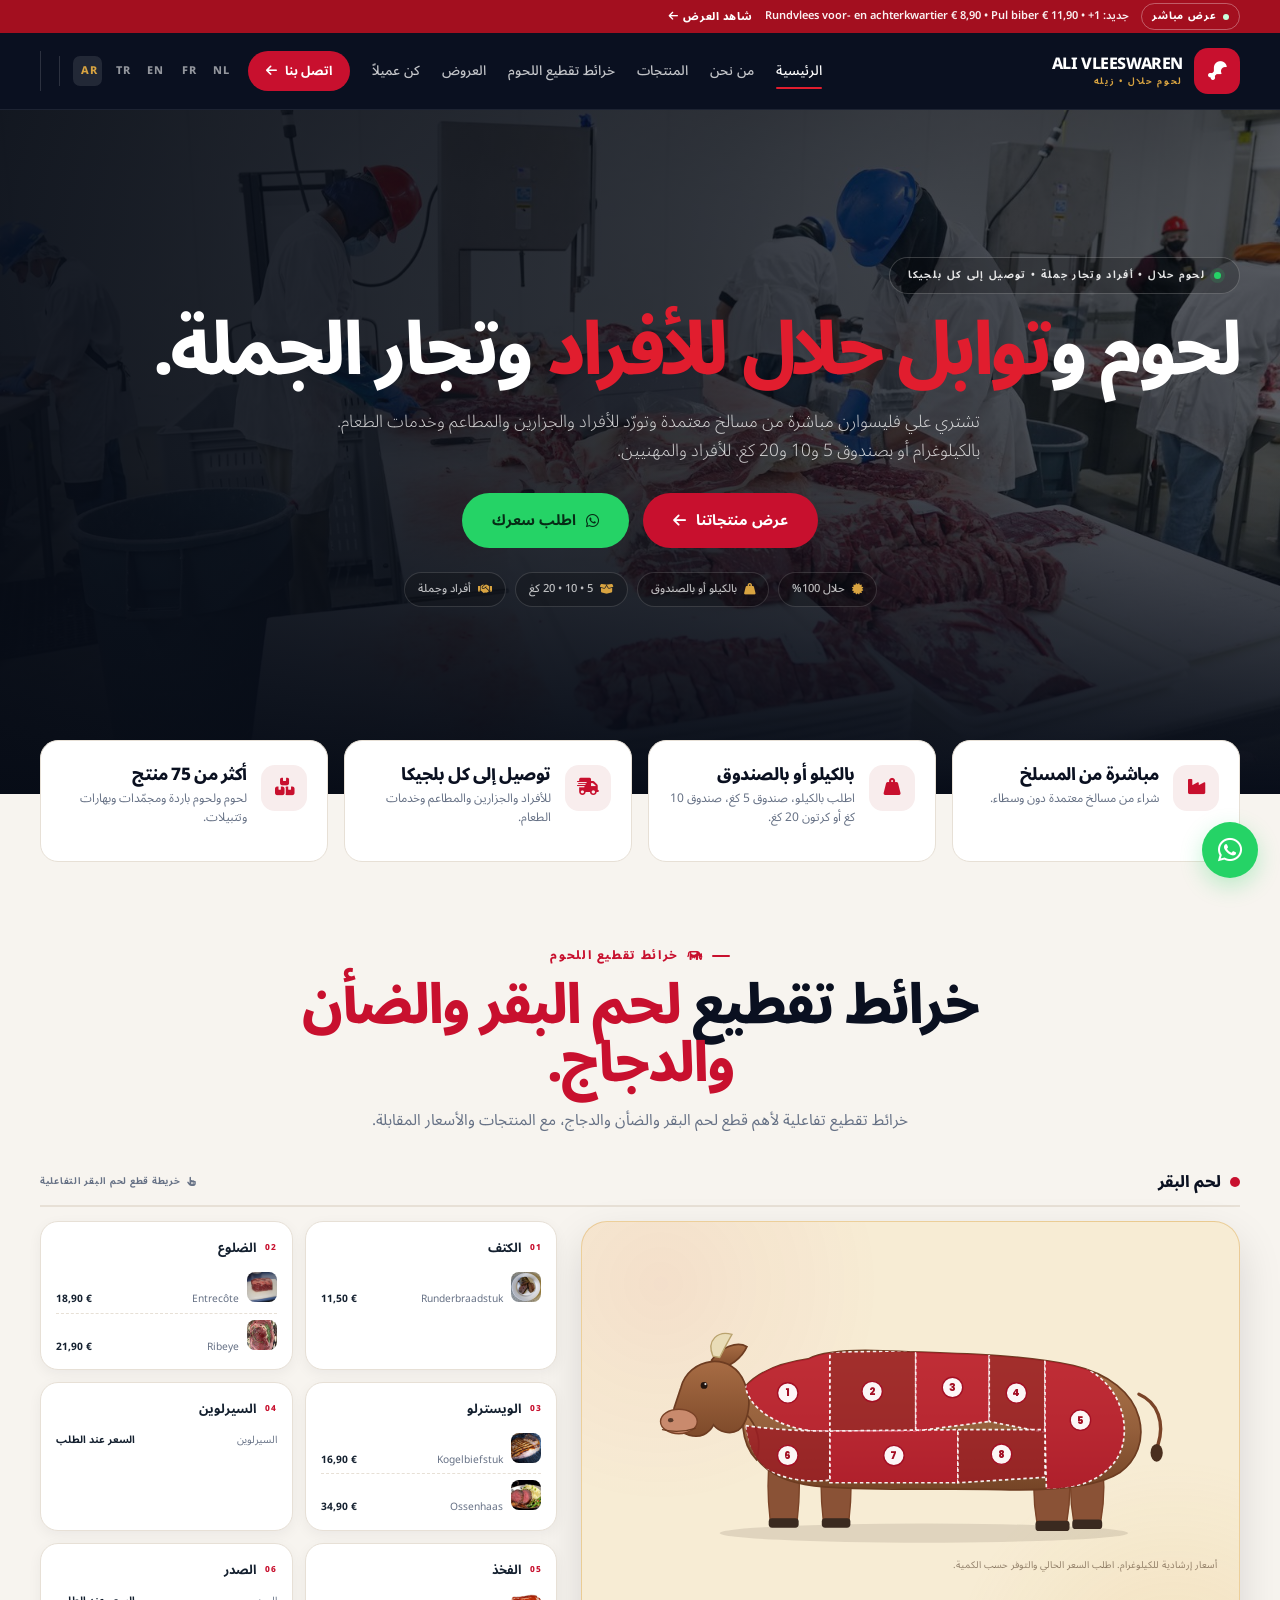
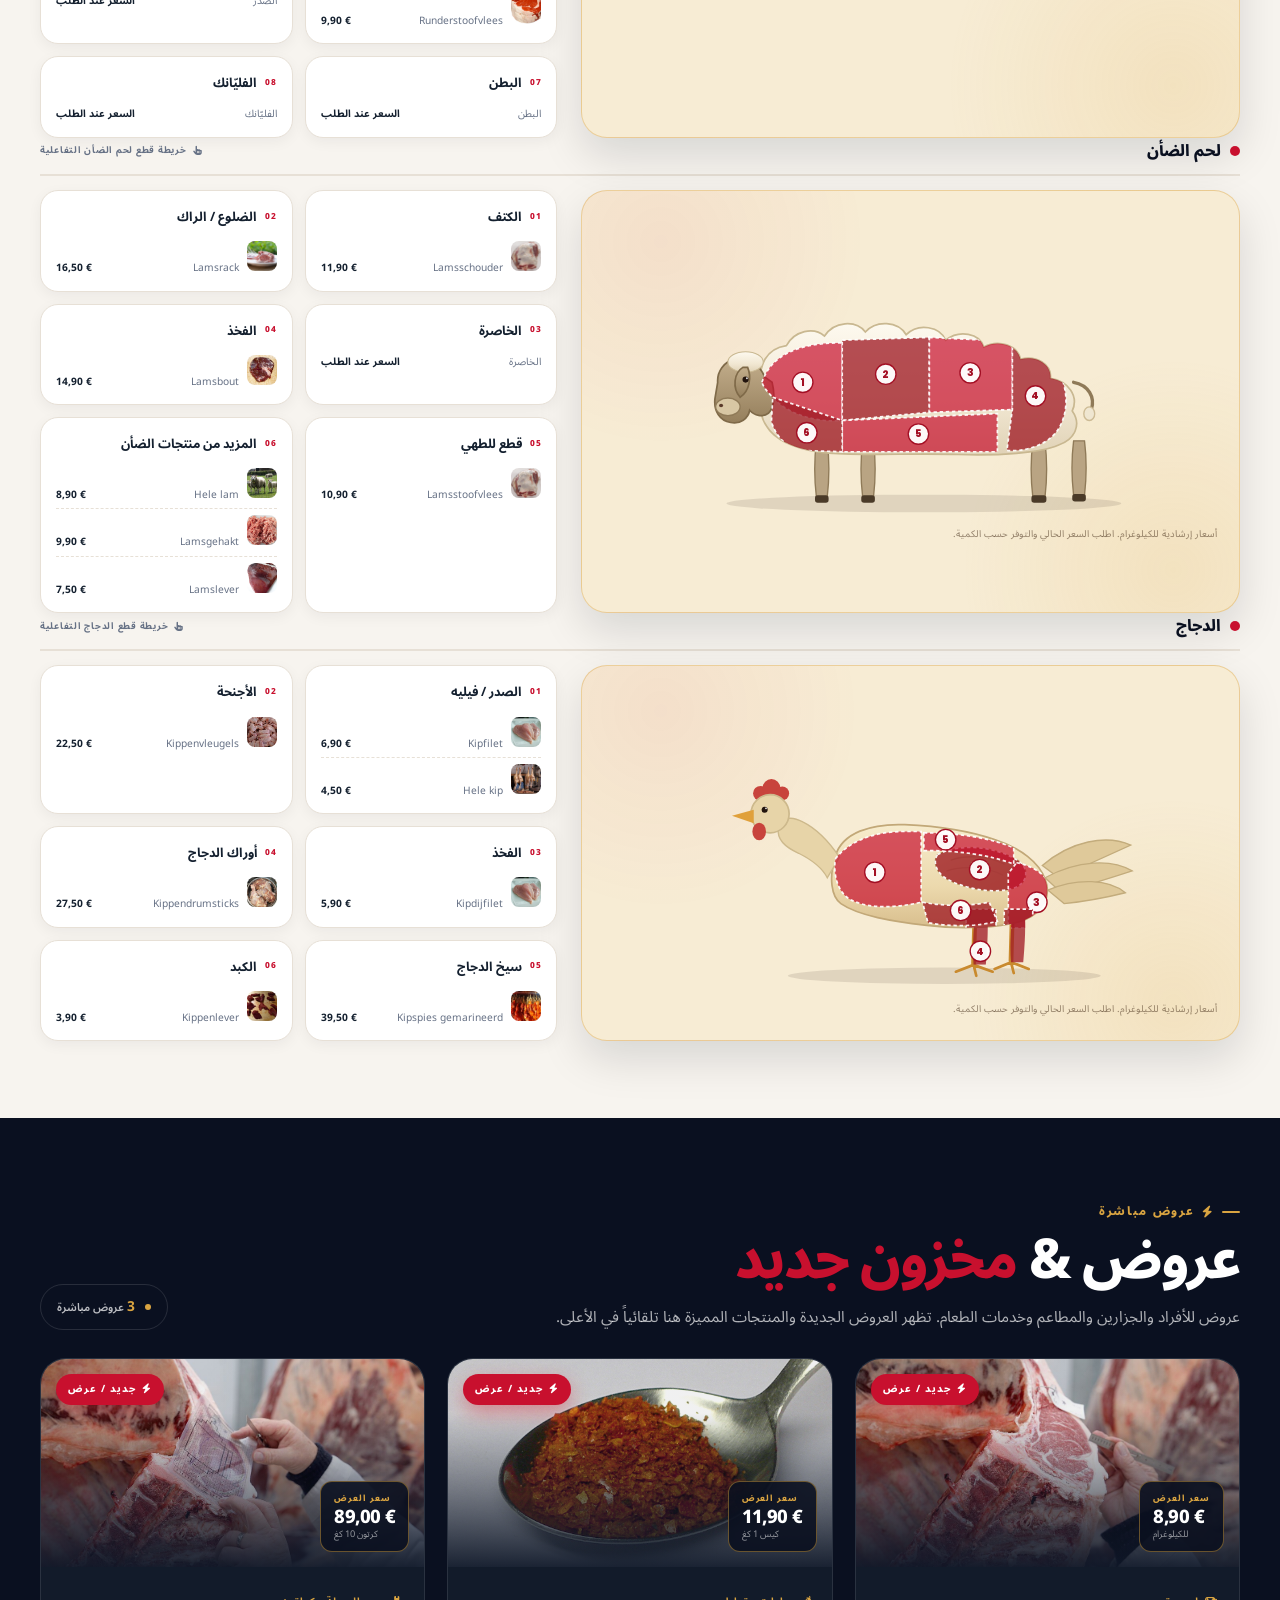
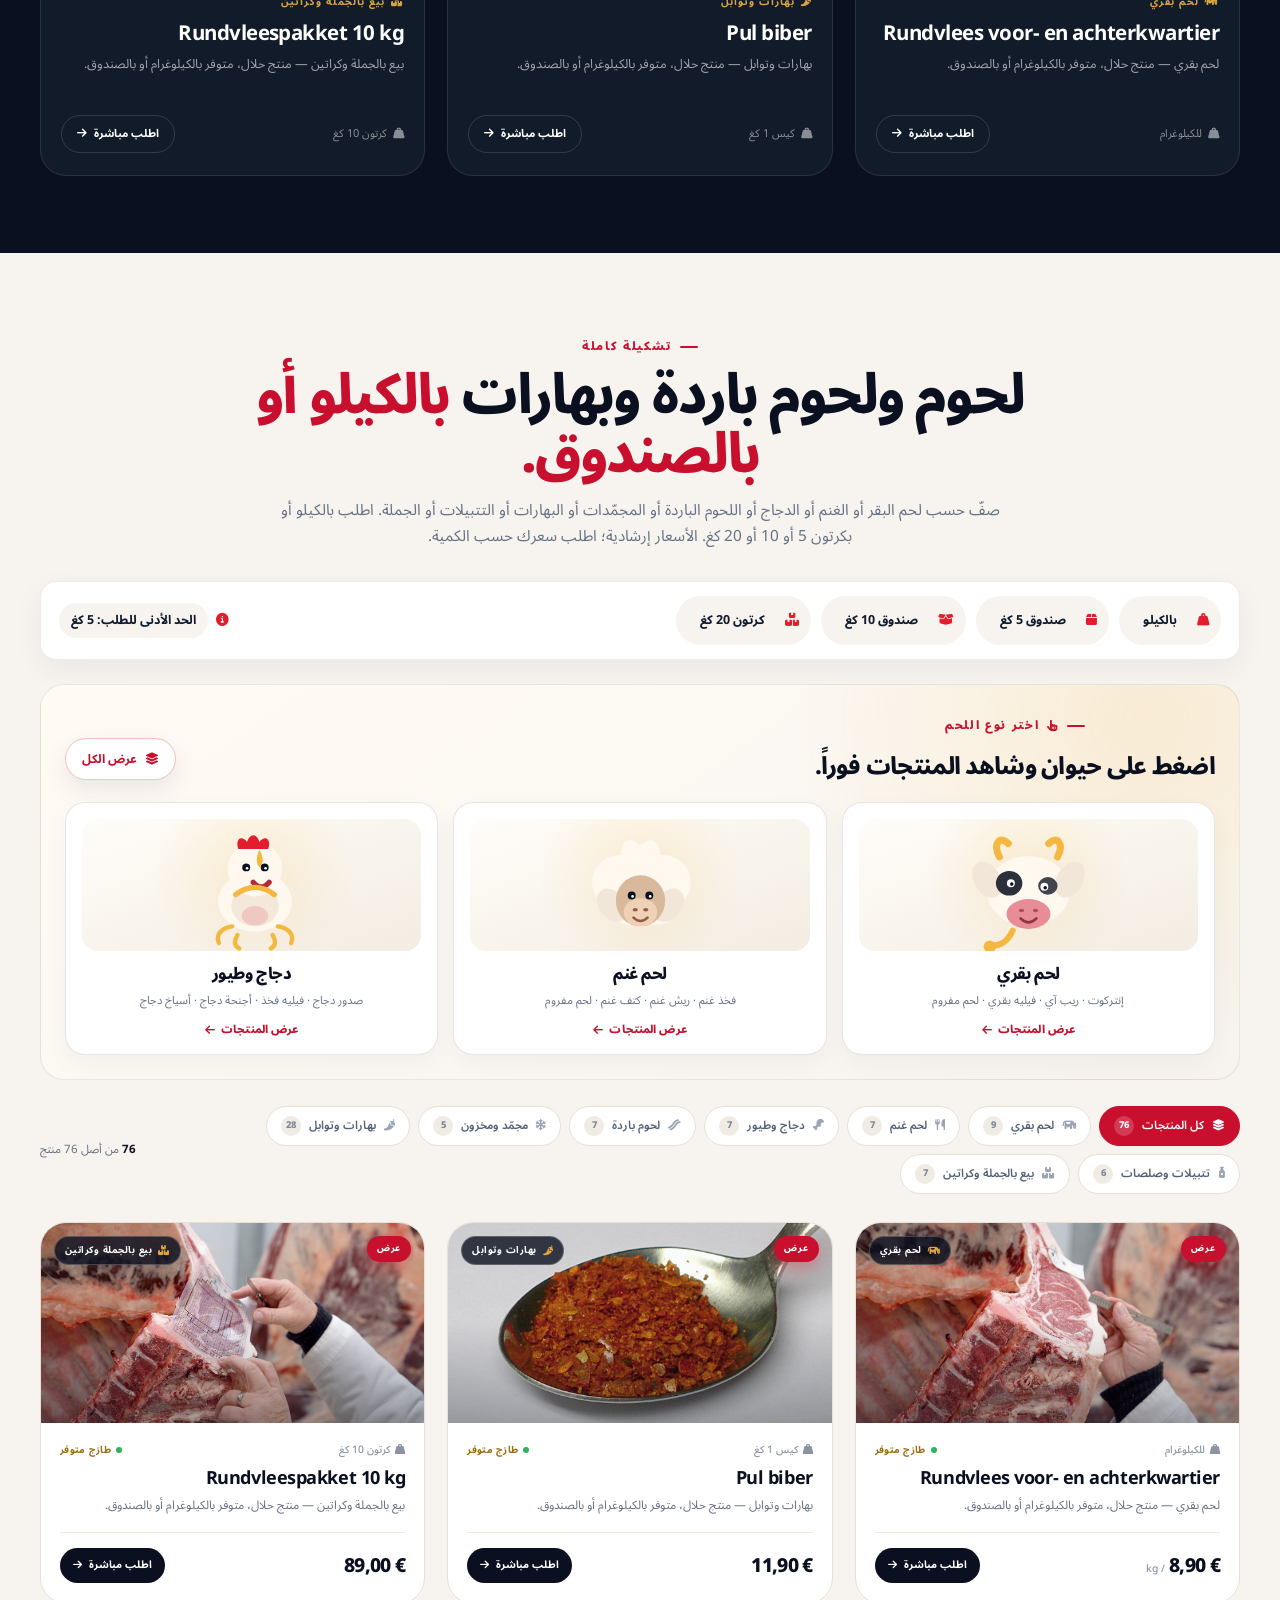
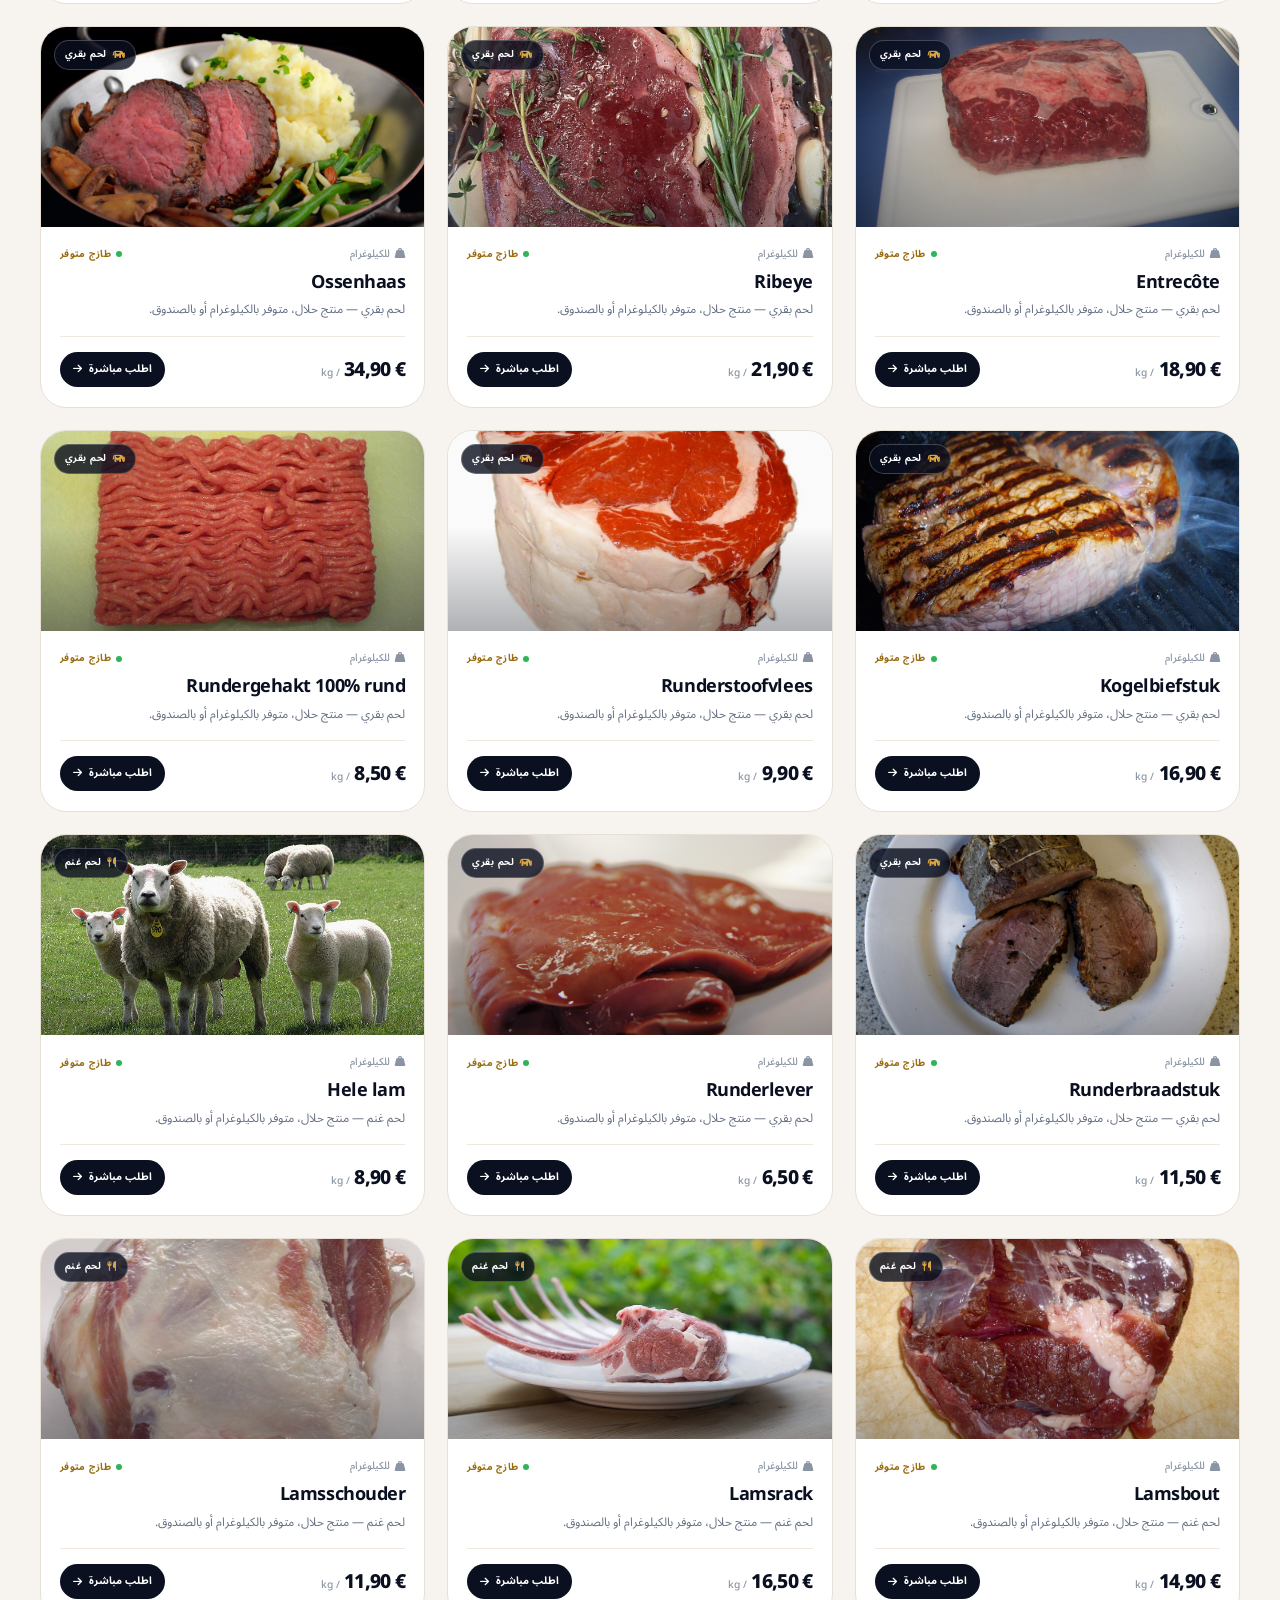
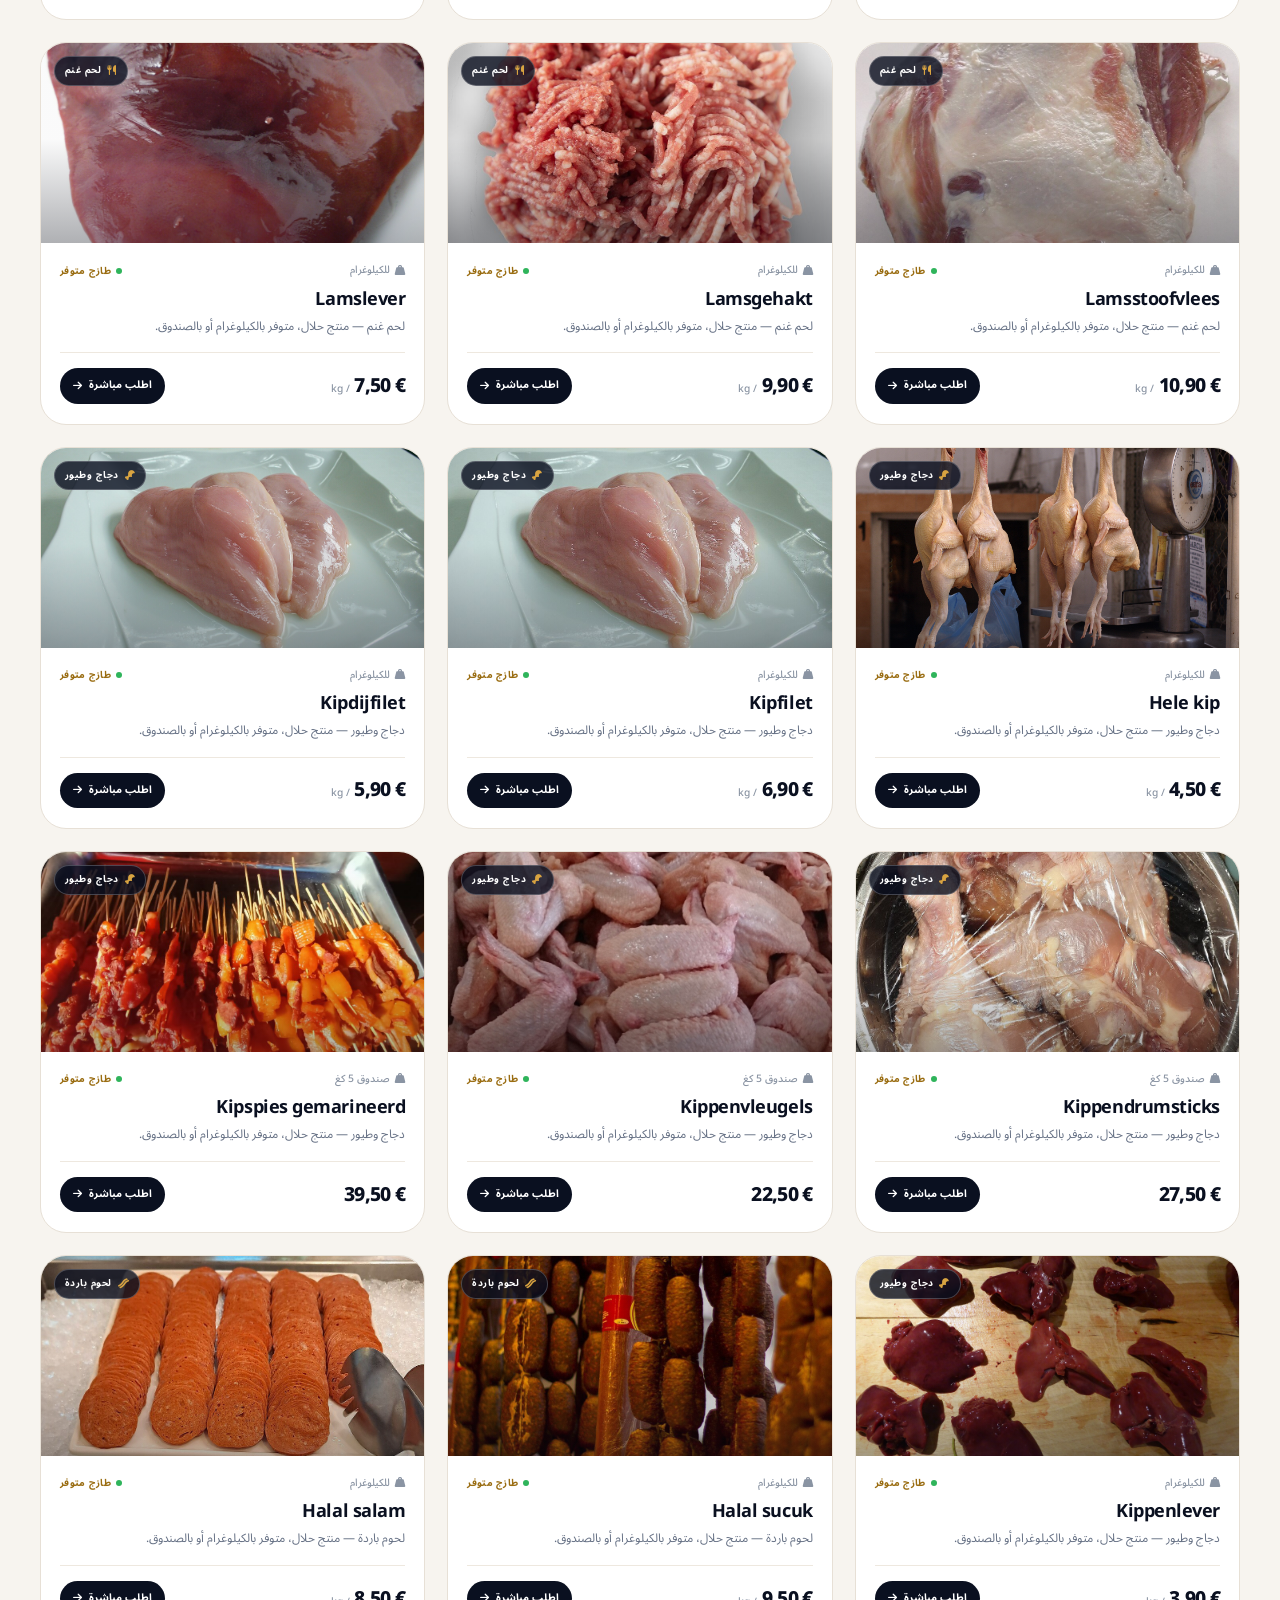
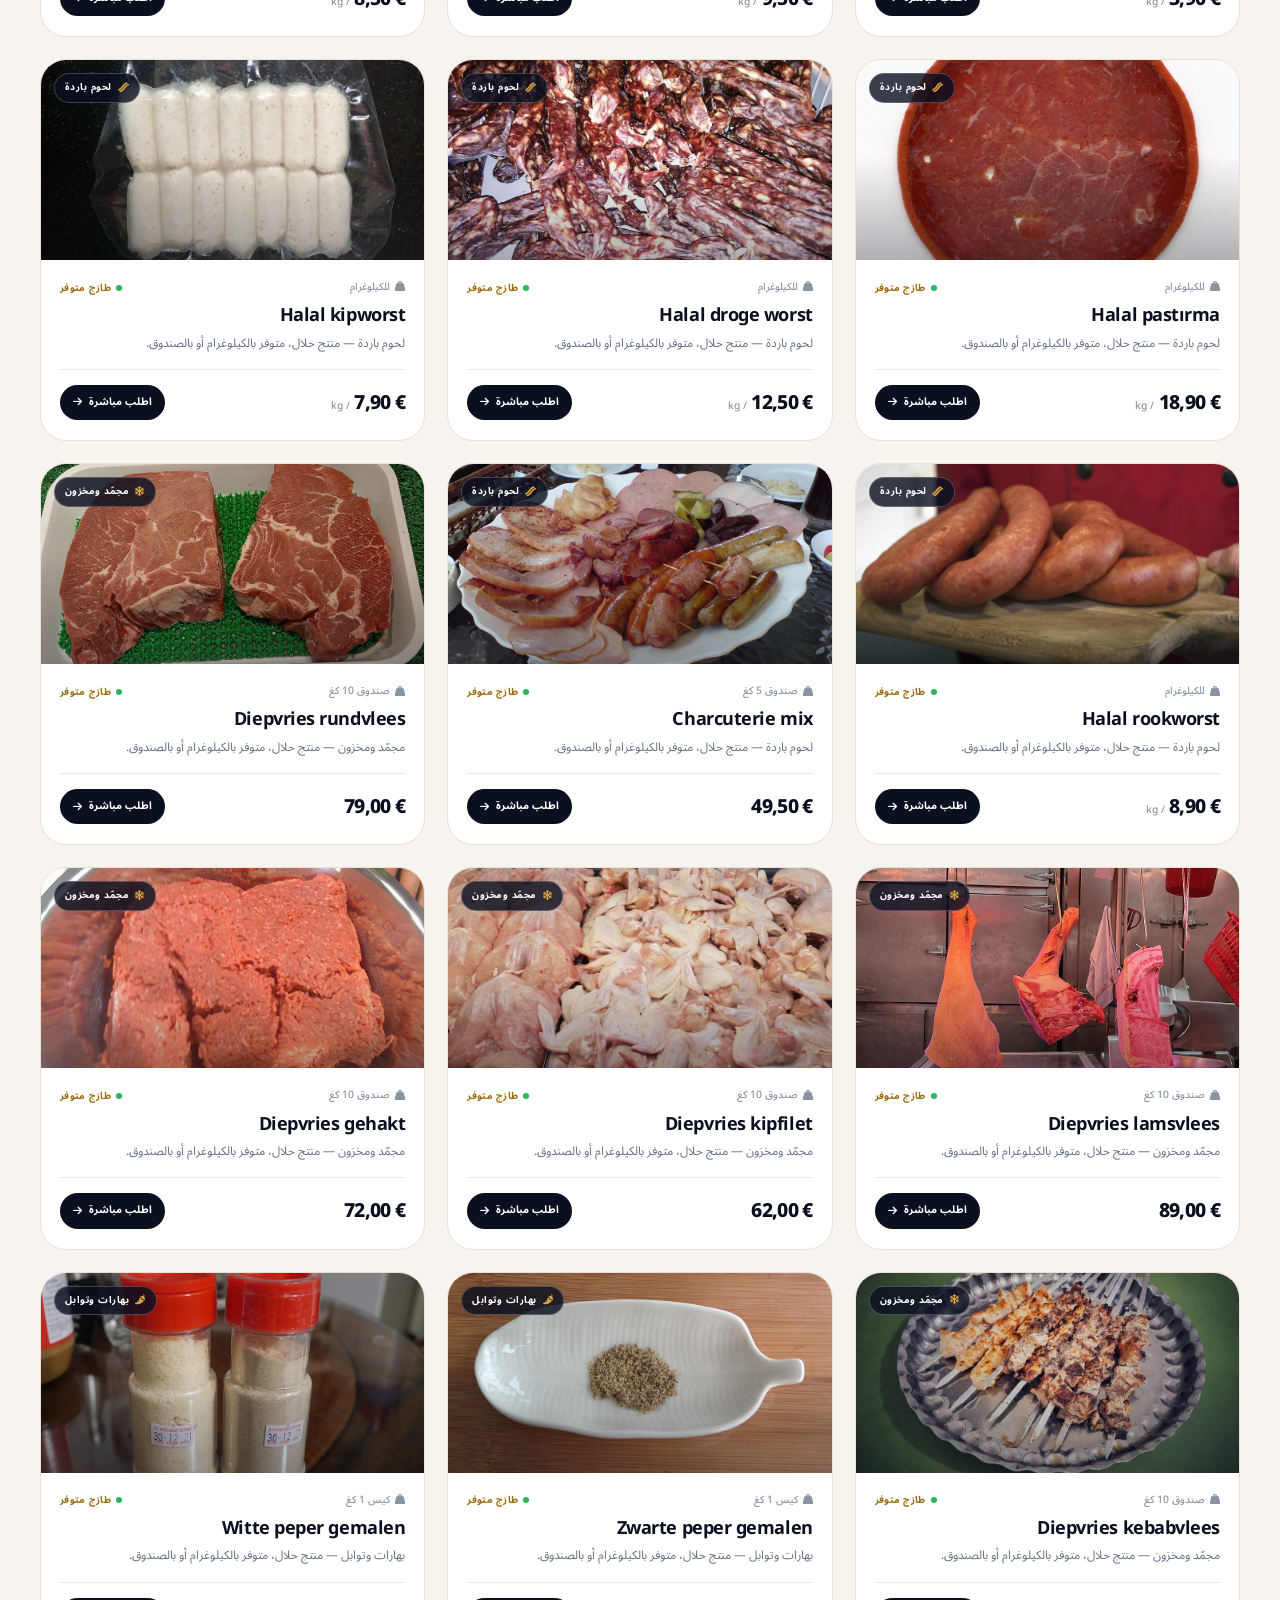
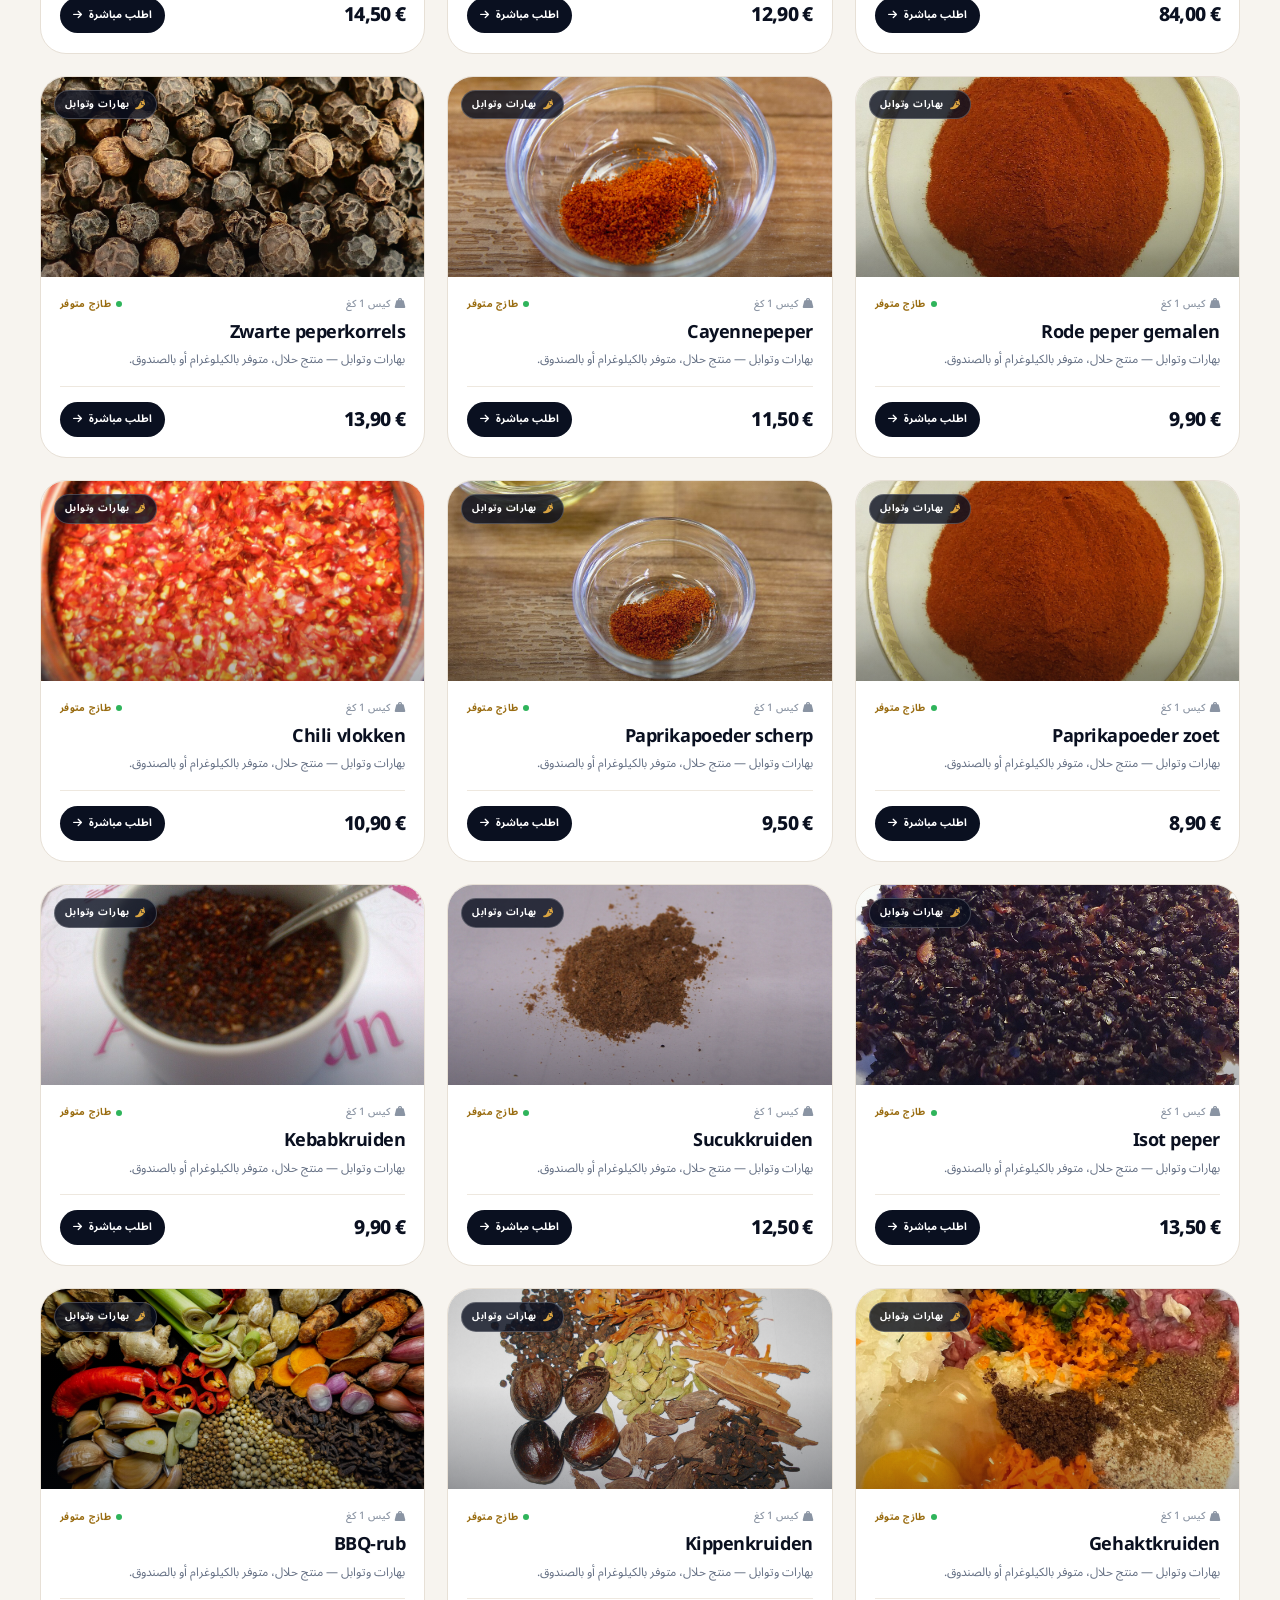
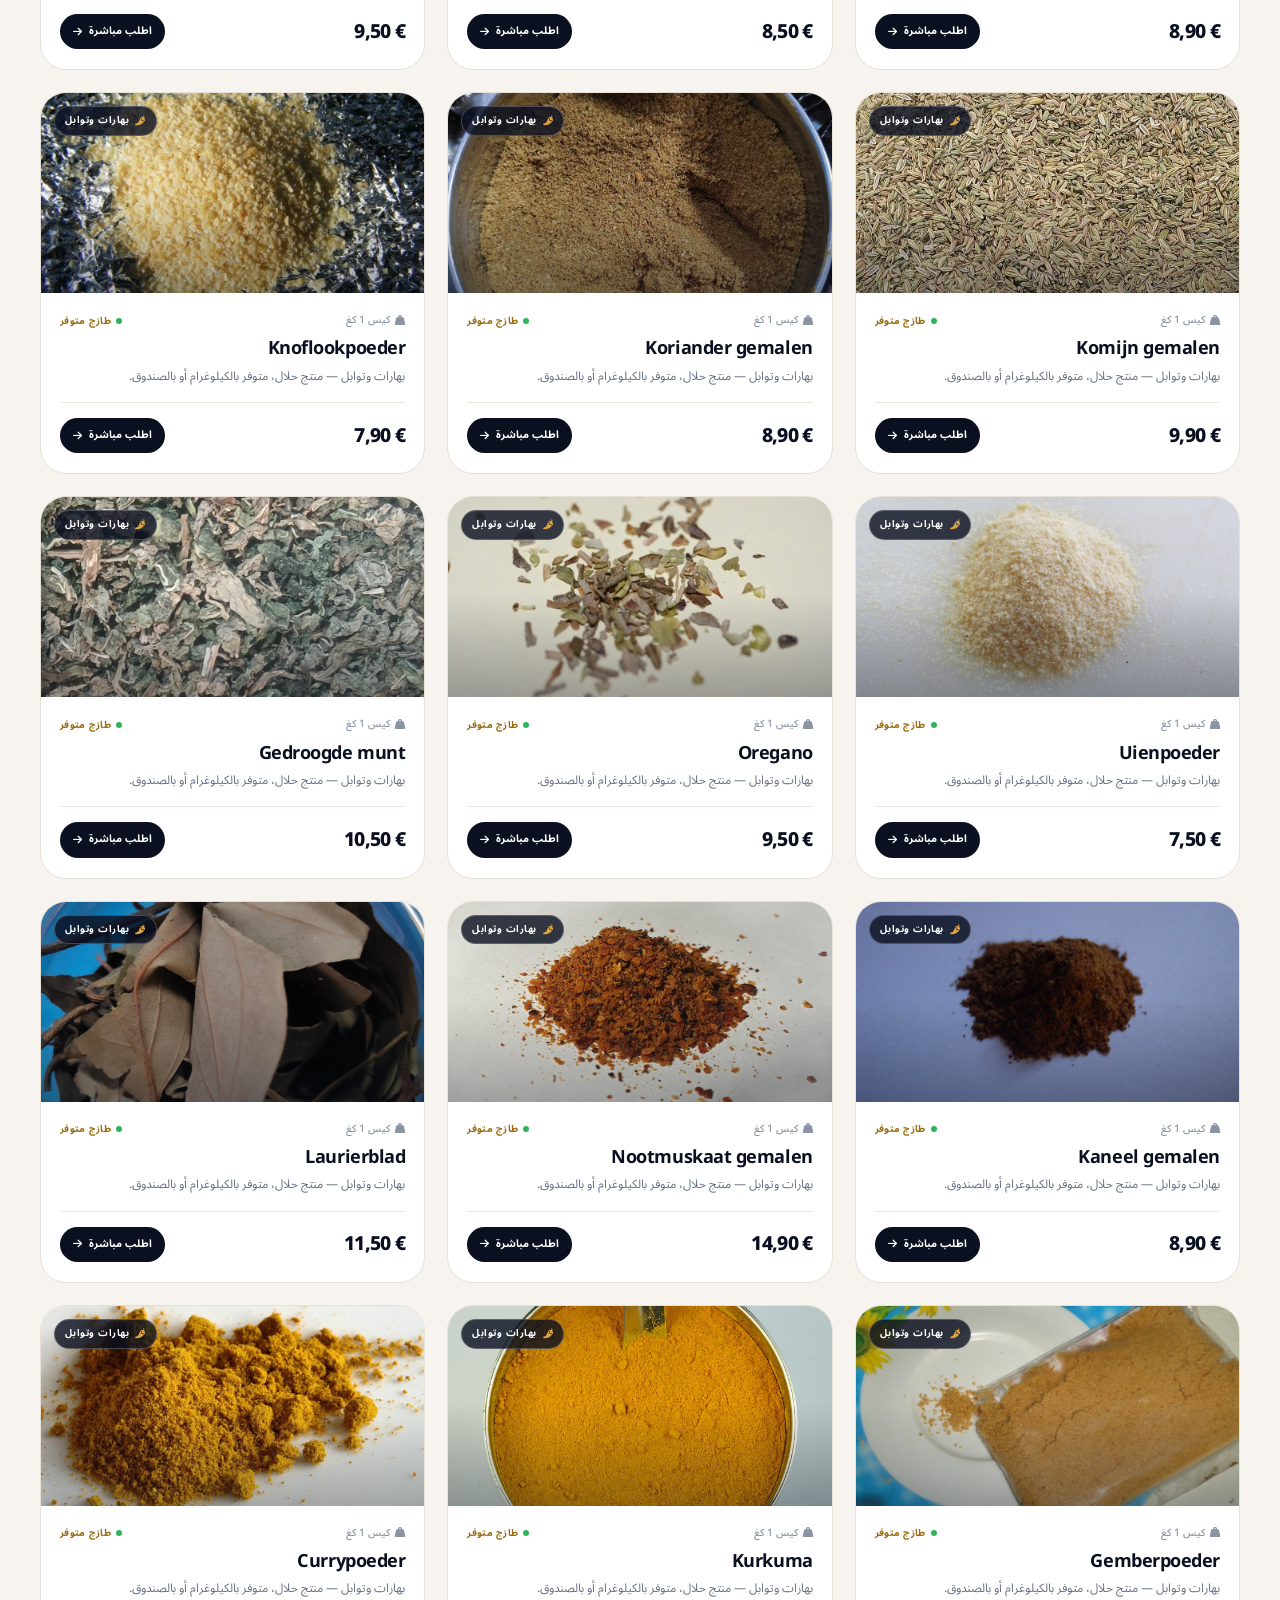
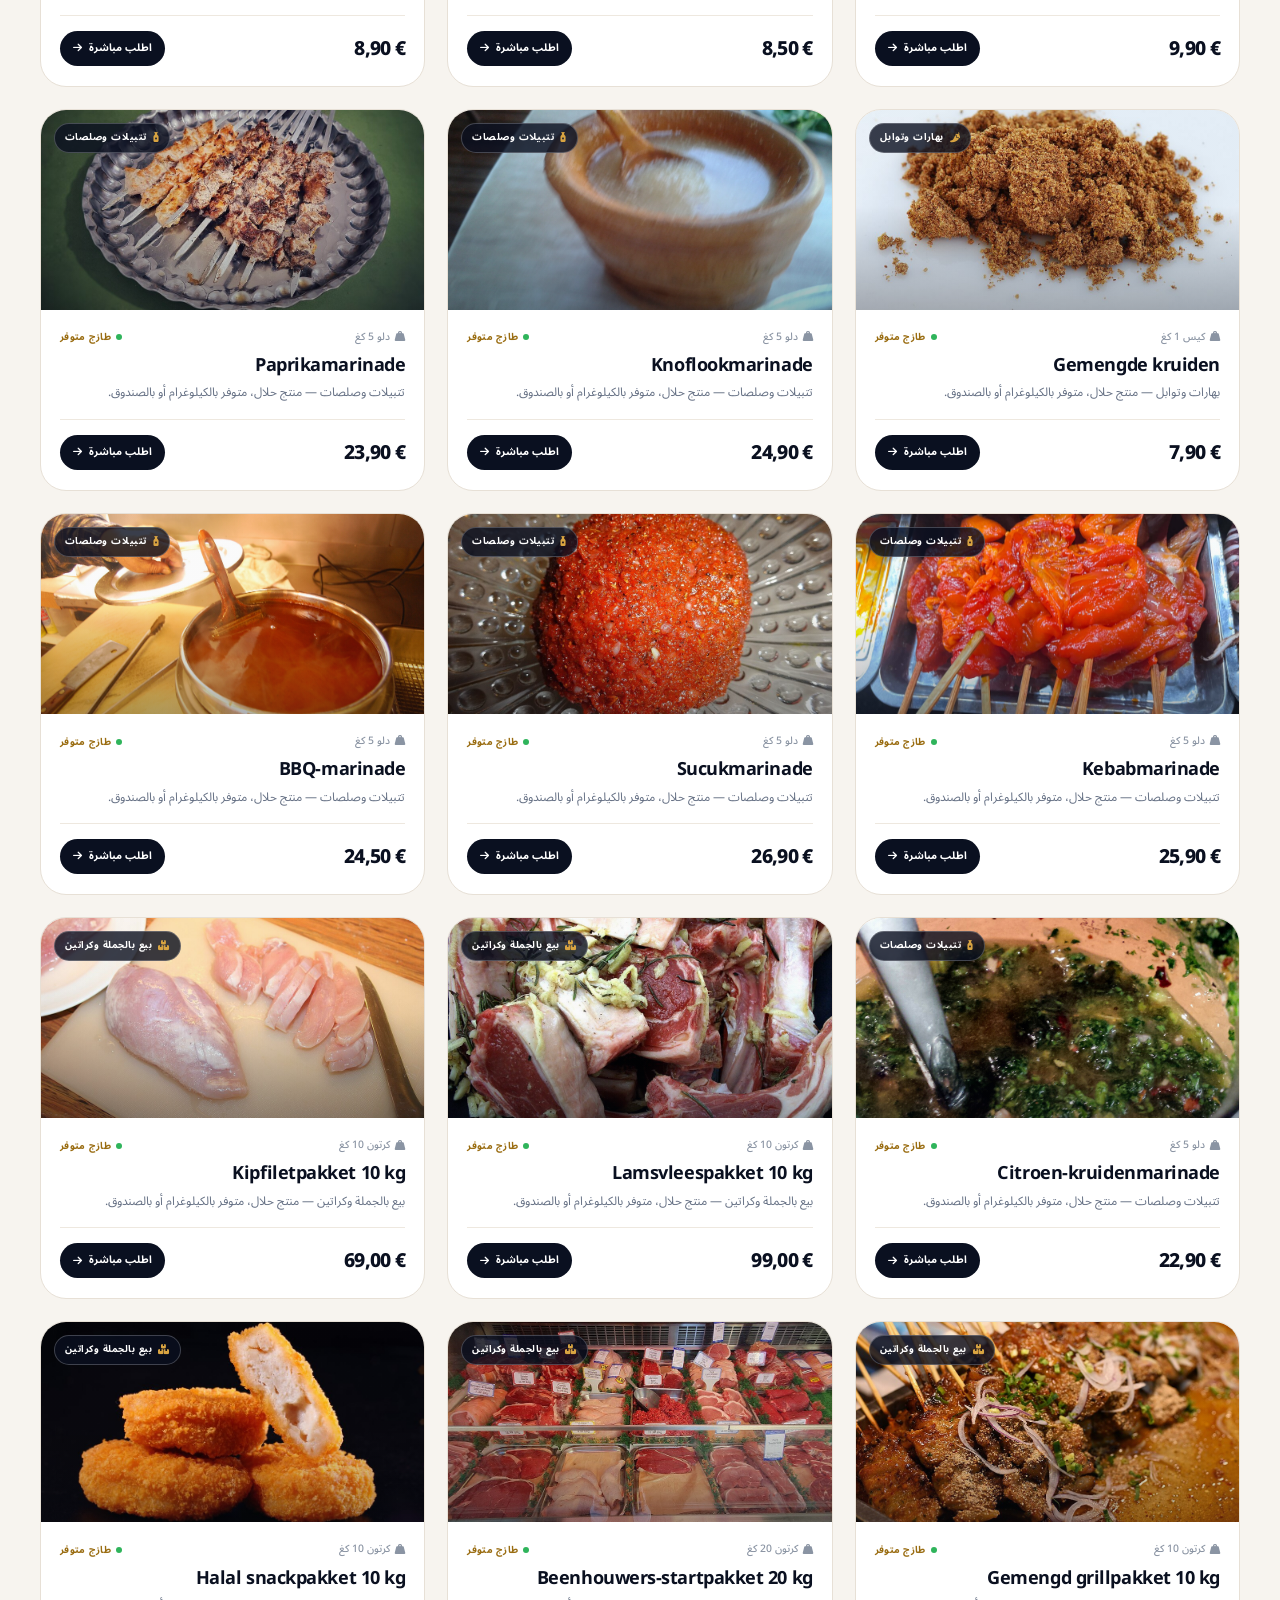
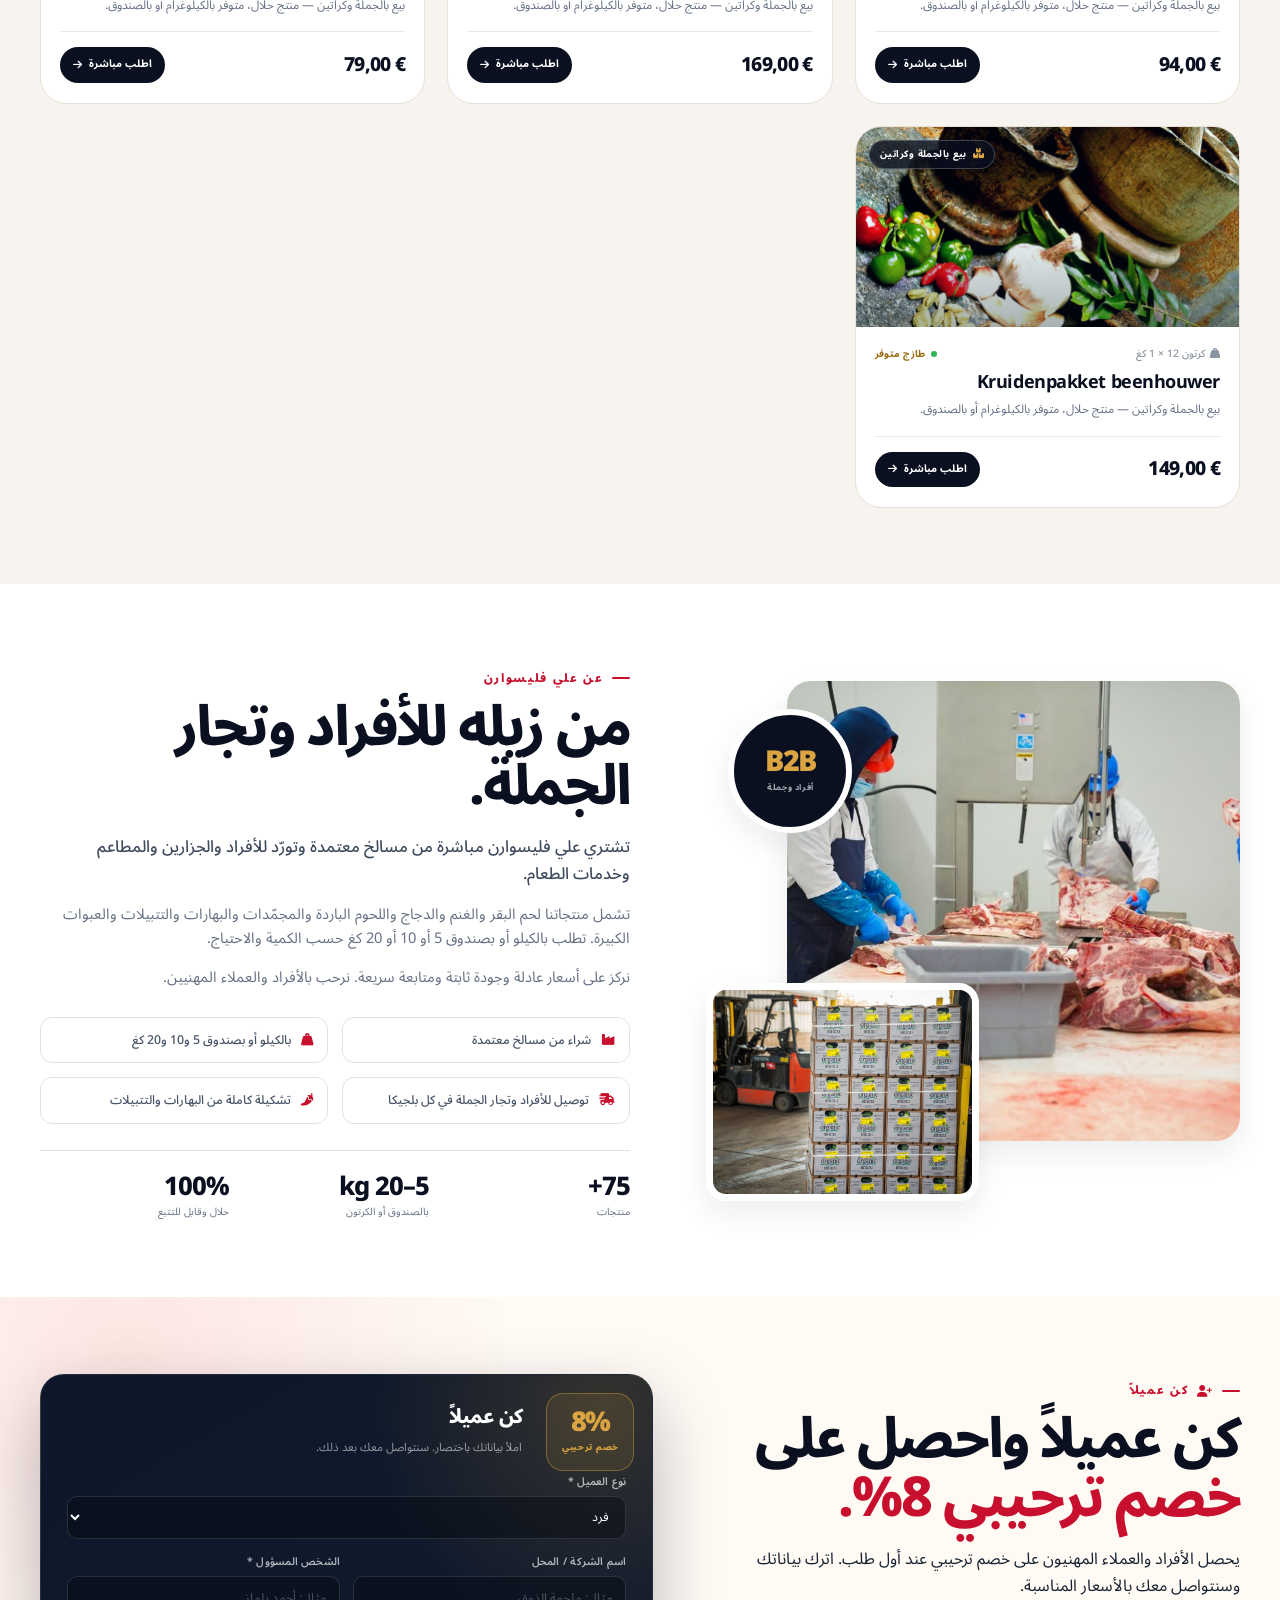
==== ar/index.html @ 91055ade "we website" ====
<!DOCTYPE html>
<html lang="ar" dir="rtl" data-page-language="ar" data-asset-base="../">
<head>
  <meta charset="UTF-8">
  <meta name="viewport" content="width=device-width, initial-scale=1.0">
  <meta name="description" content="علي فليسوارن مورّد لحوم حلال في زيله للأفراد والجزارين والمطاعم وخدمات الطعام. لحم بقر وغنم ودجاج بالكيلوغرام أو بصناديق 5 و10 و20 كغ. أيضاً لحوم باردة ومجمّدات وبهارات وتتبيلات.">
  <meta name="theme-color" content="#0a1020">
  <title>Ali Vleeswaren | لحوم حلال للأفراد وتجار الجملة</title>
  <link rel="preconnect" href="https://fonts.googleapis.com">
  <link rel="preconnect" href="https://fonts.gstatic.com" crossorigin>
  <link href="https://fonts.googleapis.com/css2?family=Noto+Sans+Arabic:wght@400;500;600;700;800&family=Poppins:wght@300;400;500;600;700;800;900&display=swap" rel="stylesheet">
  <link rel="stylesheet" href="https://cdnjs.cloudflare.com/ajax/libs/font-awesome/6.5.2/css/all.min.css">
  <link rel="icon" href="../favicon.svg" type="image/svg+xml">

  <link rel="stylesheet" href="../style.css">
</head>
<body>
  <header class="site-header">
    <div class="topbar">
      <div class="container topbar-inner">
        <span class="topbar-label"><span class="live-dot"></span> <span data-i18n="topbar.live">Live promo</span></span>
        <span id="tickerPromoText">Nieuwe promo's worden hier automatisch getoond.</span>
        <a href="#promo-spotlight" class="topbar-link"><span data-i18n="topbar.spotlight">Bekijk spotlight</span> <i class="fa-solid fa-arrow-right"></i></a>
      </div>
    </div>

    <div class="navbar-shell">
      <nav class="container navbar" aria-label="Hoofdnavigatie">
        <a href="#home" class="brand" aria-label="Ali Vleeswaren home">
          <span class="brand-mark"><i class="fa-solid fa-drumstick-bite"></i></span>
          <span class="brand-copy">
            <span class="brand-name">Ali Vleeswaren</span>
            <span class="brand-sub" data-i18n="brand.sub">Halal vlees &bull; Zele</span>
          </span>
        </a>

        <button type="button" class="menu-toggle" id="menuToggle" aria-label="Menu openen" aria-expanded="false" aria-controls="navMenu">
          <i class="fa-solid fa-bars"></i>
        </button>

        <div class="nav-menu" id="navMenu">
          <div class="mobile-menu-head">
            <a href="#home" class="brand" aria-label="Ali Vleeswaren home">
              <span class="brand-mark"><i class="fa-solid fa-drumstick-bite"></i></span>
              <span class="brand-copy">
                <span class="brand-name">Ali Vleeswaren</span>
                <span class="brand-sub" data-i18n="brand.sub">Halal vlees &bull; Zele</span>
              </span>
            </a>
            <button type="button" class="menu-close" id="menuClose" aria-label="Menu sluiten">
              <i class="fa-solid fa-xmark"></i>
            </button>
          </div>

          <ul class="nav-links">
            <li><a href="#home" class="active" data-nav="home" data-i18n="nav.home">Home</a></li>
            <li><a href="#over-ons" data-nav="over-ons" data-i18n="nav.about">Over Ons</a></li>
            <li><a href="#assortiment" data-nav="assortiment" data-i18n="nav.assortment">Assortiment</a></li>
            <li><a href="#rundvlees-snijkaart" data-nav="rundvlees-snijkaart" data-i18n="cuts.kicker">Vlees snijkaart</a></li>
            <li><a href="#promo-spotlight" data-nav="promo-spotlight" data-i18n="nav.promo">Promo Spotlight</a></li>
            <li><a href="../klanten/ar/" data-nav="word-klant" data-i18n="nav.customer">Word klant</a></li>
          </ul>

          <div class="nav-actions">
            <a href="#contact" class="nav-contact" data-nav="contact"><span data-i18n="nav.contact">Contact</span> <i class="fa-solid fa-arrow-right"></i></a>
            <div class="lang-switch" role="group" aria-label="Taal kiezen" data-i18n-aria-label="lang.label">
              <a class="lang-btn" data-lang="nl" href="../nl/" aria-current="page">NL</a>
              <a class="lang-btn" data-lang="fr" href="../fr/">FR</a>
              <a class="lang-btn" data-lang="en" href="../en/">EN</a>
              <a class="lang-btn" data-lang="tr" href="../tr/">TR</a>
              <a class="lang-btn" data-lang="ar" href="../ar/">AR</a>
            </div>
          </div>
        </div>
      </nav>
    </div>
    <div class="nav-backdrop" id="navBackdrop"></div>
  </header>

  <main>
    <section class="hero" id="home">
      <div class="hero-bg" aria-hidden="true"></div>
      <div class="hero-overlay" aria-hidden="true"></div>
      <div class="hero-grid" aria-hidden="true"></div>

      <div class="container hero-content">
        <span class="hero-badge"><span class="dot"></span> <span data-i18n="hero.badge">Halal vlees &bull; Particulieren &amp; groothandel &bull; Levering heel België</span></span>
        <h1 data-i18n-html="hero.title">Halal vlees en <span class="accent">kruiden voor particulieren</span> en groothandel.</h1>
        <p class="hero-subtitle" data-i18n="hero.subtitle">Ali Vleeswaren koopt rechtstreeks in bij erkende slachthuizen en levert aan particulieren, beenhouwers, horeca en foodservice. Per kg of per doos van 5, 10 en 20 kg. Voor particuliere en professionele kopers.</p>

        <div class="hero-actions">
          <a href="#assortiment" class="btn btn-primary"><span data-i18n="hero.ctaAssortment">Bekijk ons aanbod</span> <i class="fa-solid fa-arrow-right"></i></a>
          <a href="https://wa.me/32470123456?text=Dag%20Ali%20Vleeswaren%2C%20ik%20wil%20graag%20een%20prijs%20of%20beschikbaarheid%20aanvragen%20voor%20particulier%20of%20groothandel." target="_blank" rel="noopener noreferrer" class="btn btn-whatsapp" data-wa-key="wa.general" data-track="whatsapp_hero"><i class="fa-brands fa-whatsapp"></i> <span data-i18n="hero.ctaWhatsapp">Vraag uw prijs</span></a>
        </div>

        <div class="hero-pills" aria-label="Kernkenmerken">
          <span class="hero-pill"><i class="fa-solid fa-certificate"></i> <span data-i18n="hero.halal">100% halal</span></span>
          <span class="hero-pill"><i class="fa-solid fa-weight-hanging"></i> <span data-i18n="hero.unit">Per kg of per doos</span></span>
          <span class="hero-pill"><i class="fa-solid fa-box-open"></i> <span data-i18n="hero.box">5 &bull; 10 &bull; 20 kg</span></span>
          <span class="hero-pill"><i class="fa-solid fa-handshake"></i> <span data-i18n="hero.b2b">Particulier &amp; groothandel</span></span>
        </div>
      </div>

      <a href="#stats" class="hero-scroll"><span data-i18n="hero.scroll">Ontdek ons aanbod</span> <i class="fa-solid fa-chevron-down"></i></a>
    </section>

    <div class="stats-wrap" id="stats">
      <div class="container stats-grid">
        <article class="stat-card reveal">
          <span class="stat-icon"><i class="fa-solid fa-industry"></i></span>
          <div class="stat-copy">
            <strong data-i18n="stats.slaughter.title">Rechtstreeks van slachthuis</strong>
            <span data-i18n="stats.slaughter.text">Inkoop bij erkende slachthuizen, zonder tussenstappen.</span>
          </div>
        </article>
        <article class="stat-card reveal">
          <span class="stat-icon"><i class="fa-solid fa-weight-hanging"></i></span>
          <div class="stat-copy">
            <strong data-i18n="stats.unit.title">Per kg of per doos</strong>
            <span data-i18n="stats.unit.text">Bestel per kg, 5 kg doos, 10 kg doos of 20 kg karton.</span>
          </div>
        </article>
        <article class="stat-card reveal">
          <span class="stat-icon"><i class="fa-solid fa-truck-fast"></i></span>
          <div class="stat-copy">
            <strong data-i18n="stats.delivery.title">Levering heel België</strong>
            <span data-i18n="stats.delivery.text">Voor particulieren, beenhouwers, horeca en foodservice.</span>
          </div>
        </article>
        <article class="stat-card reveal">
          <span class="stat-icon"><i class="fa-solid fa-boxes-stacked"></i></span>
          <div class="stat-copy">
            <strong data-i18n="stats.products.title">75+ producten</strong>
            <span data-i18n="stats.products.text">Vlees, vleeswaren, diepvries, kruiden en marinades.</span>
          </div>
        </article>
      </div>
    </div>

    <section class="section cuts-section" id="rundvlees-snijkaart">
      <div class="container">
        <div class="section-heading reveal">
          <span class="section-kicker"><i class="fa-solid fa-cow"></i> <span data-i18n="cuts.kicker">Vlees snijkaart</span></span>
          <h2 class="section-title" data-i18n-html="cuts.title">Snijkaarten voor <span class="accent">rund, lam & kip.</span></h2>
          <p class="section-subtitle" data-i18n="cuts.subtitle">Interactieve snijkaarten met de belangrijkste sneden van rund, lam en kip, met de bijhorende producten en prijzen.</p>
        </div>
        <div id="cutMapsPanels" class="reveal"></div>
      </div>
    </section>

    <section class="section promo-section" id="promo-spotlight">
      <div class="container">
        <div class="promo-header reveal">
          <div>
            <span class="section-kicker light"><i class="fa-solid fa-bolt"></i> <span data-i18n="promo.kicker">Live promo spotlight</span></span>
            <h2 class="section-title light" data-i18n-html="promo.title">Promo's &amp; <span class="accent">nieuwe voorraad</span></h2>
            <p class="section-subtitle light" style="margin-left:0;" data-i18n="promo.subtitle">Acties voor particulieren, beenhouwers, horeca en foodservice. Nieuwe promo's en uitgelichte producten verschijnen hier automatisch bovenaan.</p>
          </div>
          <div class="promo-live">
            <span class="live-dot"></span>
            <span><strong id="promoCount">3</strong> <span data-i18n="promo.live">live acties</span></span>
          </div>
        </div>

        <div class="promo-grid reveal" id="promoGrid"></div>

        <div class="empty-state" id="promoEmpty">
          <i class="fa-solid fa-tags"></i>
          <strong data-i18n="promo.emptyTitle">Nog geen actieve promo's</strong>
          <span data-i18n="promo.emptyText">Nieuwe promo's verschijnen hier automatisch zodra ze beschikbaar zijn.</span>
        </div>
      </div>
    </section>

    <section class="section catalog-section" id="assortiment">
      <div class="container">
        <div class="section-heading reveal">
          <span class="section-kicker" data-i18n="catalog.kicker">Volledig assortiment</span>
          <h2 class="section-title" data-i18n-html="catalog.title">Vlees, vleeswaren en kruiden <span class="accent">per kg of per doos.</span></h2>
          <p class="section-subtitle" data-i18n="catalog.subtitle">Filter op rund, lam, kip, vleeswaren, diepvries, kruiden, marinades en grootverbruik. Bestel per kg of per karton van 5, 10 of 20 kg. Prijzen zijn indicatief; vraag uw prijs per volume.</p>
        </div>

        <div class="order-strip reveal" aria-label="Bestelvoorwaarden">
          <span><i class="fa-solid fa-weight-hanging"></i> <span data-i18n="order.kg">Per kg</span></span>
          <span><i class="fa-solid fa-box"></i> <span data-i18n="order.box5">5 kg doos</span></span>
          <span><i class="fa-solid fa-box-open"></i> <span data-i18n="order.box10">10 kg doos</span></span>
          <span><i class="fa-solid fa-boxes-stacked"></i> <span data-i18n="order.box20">20 kg karton</span></span>
          <strong class="order-note"><i class="fa-solid fa-circle-info"></i> <span data-i18n="order.min">Minimale bestelling: 5 kg</span></strong>
        </div>

        <div class="animal-section reveal">
          <div class="animal-head">
            <div>
              <span class="section-kicker"><i class="fa-solid fa-hand-pointer"></i> <span data-i18n="animals.kicker">Kies uw vlees</span></span>
              <h3 class="animal-title" data-i18n="animals.title">Klik op een dier en bekijk meteen de producten.</h3>
            </div>
            <button type="button" class="animal-all" data-animal-category="all">
              <i class="fa-solid fa-layer-group"></i> <span data-i18n="animals.all">Toon alles</span>
            </button>
          </div>

          <div class="animal-grid" id="animalGrid">
            <button type="button" class="animal-card" data-animal-category="rund" aria-pressed="false">
              <span class="animal-art" aria-hidden="true">
                <svg viewBox="0 0 180 150" role="img">
                  <ellipse cx="90" cy="82" rx="47" ry="40" fill="#fff8ef"/>
                  <ellipse cx="43" cy="69" rx="15" ry="22" fill="#f2e6d8" transform="rotate(-30 43 69)"/>
                  <ellipse cx="137" cy="69" rx="15" ry="22" fill="#f2e6d8" transform="rotate(30 137 69)"/>
                  <path d="M57 43c-8-15 1-25 10-15" fill="none" stroke="#f4b740" stroke-width="8" stroke-linecap="round"/>
                  <path d="M123 43c8-15-1-25-10-15" fill="none" stroke="#f4b740" stroke-width="8" stroke-linecap="round"/>
                  <ellipse cx="68" cy="73" rx="15" ry="14" fill="#2b303b"/>
                  <ellipse cx="112" cy="76" rx="11" ry="10" fill="#2b303b" opacity=".9"/>
                  <circle cx="70" cy="73" r="4.5" fill="#fff"/>
                  <circle cx="108" cy="77" r="4.5" fill="#fff"/>
                  <circle cx="71" cy="74" r="2" fill="#0a1020"/>
                  <circle cx="109" cy="78" r="2" fill="#0a1020"/>
                  <ellipse cx="90" cy="108" rx="25" ry="17" fill="#e88d98"/>
                  <ellipse cx="82" cy="104" rx="3" ry="2" fill="#b04b58"/>
                  <ellipse cx="98" cy="104" rx="3" ry="2" fill="#b04b58"/>
                  <path d="M81 113c6 6 12 6 18 0" fill="none" stroke="#8f3542" stroke-width="3" stroke-linecap="round"/>
                  <path d="M72 127c-7 15-16 17-24 17" fill="none" stroke="#f4b740" stroke-width="7" stroke-linecap="round"/>
                  <circle cx="46" cy="145" r="7" fill="#f4b740"/>
                </svg>
              </span>
              <span class="animal-copy">
                <strong data-i18n="animals.cow.title">Rundvlees</strong>
                <span data-i18n="animals.cow.meats">Entrecôte · Ribeye · Ossenhaas · Gehakt</span>
              </span>
              <span class="animal-cta"><span data-i18n="animals.view">Bekijk producten</span> <i class="fa-solid fa-arrow-right"></i></span>
            </button>

            <button type="button" class="animal-card" data-animal-category="lam" aria-pressed="false">
              <span class="animal-art" aria-hidden="true">
                <svg viewBox="0 0 180 150" role="img">
                  <circle cx="66" cy="72" r="31" fill="#fff8ef"/>
                  <circle cx="90" cy="57" r="28" fill="#fff8ef"/>
                  <circle cx="116" cy="72" r="31" fill="#fff8ef"/>
                  <circle cx="78" cy="91" r="29" fill="#fff8ef"/>
                  <circle cx="108" cy="91" r="29" fill="#fff8ef"/>
                  <circle cx="90" cy="82" r="30" fill="#fff8ef"/>
                  <ellipse cx="58" cy="98" rx="15" ry="21" fill="#f2e6d8" transform="rotate(-38 58 98)"/>
                  <ellipse cx="122" cy="98" rx="15" ry="21" fill="#f2e6d8" transform="rotate(38 122 98)"/>
                  <ellipse cx="90" cy="93" rx="28" ry="29" fill="#d9b99b"/>
                  <ellipse cx="90" cy="106" rx="19" ry="16" fill="#f0d1b6"/>
                  <circle cx="80" cy="87" r="4.5" fill="#0a1020"/>
                  <circle cx="100" cy="87" r="4.5" fill="#0a1020"/>
                  <circle cx="81" cy="88" r="1.5" fill="#fff"/>
                  <circle cx="101" cy="88" r="1.5" fill="#fff"/>
                  <ellipse cx="84" cy="103" rx="3" ry="2" fill="#8f5e4a"/>
                  <ellipse cx="96" cy="103" rx="3" ry="2" fill="#8f5e4a"/>
                  <path d="M82 112c5 5 11 5 16 0" fill="none" stroke="#8f5e4a" stroke-width="3" stroke-linecap="round"/>
                  <path d="M73 43c-3-12 4-20 11-12" fill="none" stroke="#fff8ef" stroke-width="8" stroke-linecap="round"/>
                  <path d="M107 43c3-12-4-20-11-12" fill="none" stroke="#fff8ef" stroke-width="8" stroke-linecap="round"/>
                </svg>
              </span>
              <span class="animal-copy">
                <strong data-i18n="animals.sheep.title">Lamsvlees</strong>
                <span data-i18n="animals.sheep.meats">Lamsbout · Lamsrack · Lamsschouder · Gehakt</span>
              </span>
              <span class="animal-cta"><span data-i18n="animals.view">Bekijk producten</span> <i class="fa-solid fa-arrow-right"></i></span>
            </button>

            <button type="button" class="animal-card" data-animal-category="kip" aria-pressed="false">
              <span class="animal-art" aria-hidden="true">
                <svg viewBox="0 0 180 150" role="img">
                  <ellipse cx="94" cy="94" rx="42" ry="34" fill="#fff8ef"/>
                  <ellipse cx="94" cy="99" rx="27" ry="23" fill="#f4e8da"/>
                  <circle cx="94" cy="57" r="31" fill="#fff8ef"/>
                  <path d="M75 34c-4-12 4-16 10-8 3-10 11-10 14 0 6-8 14-4 10 8" fill="#e11d2e"/>
                  <path d="M92 72c6 7 12 7 18 0" fill="none" stroke="#b32a36" stroke-width="6" stroke-linecap="round"/>
                  <path d="M99 35c-4 9-4 15 0 20 5-5 5-11 0-20" fill="#f4b740"/>
                  <circle cx="84" cy="55" r="4.5" fill="#0a1020"/>
                  <circle cx="105" cy="55" r="4.5" fill="#0a1020"/>
                  <circle cx="85" cy="56" r="1.5" fill="#fff"/>
                  <circle cx="106" cy="56" r="1.5" fill="#fff"/>
                  <path d="M72 86c14-11 30-11 44 0" fill="none" stroke="#f4b740" stroke-width="6" stroke-linecap="round"/>
                  <ellipse cx="94" cy="110" rx="15" ry="11" fill="#e88d98" opacity=".35"/>
                  <path d="M74 132c-4 7-4 12 2 15M114 132c4 7 4 12-2 15" fill="none" stroke="#f4b740" stroke-width="5" stroke-linecap="round"/>
                  <path d="M68 122c-13 2-19 10-15 19M120 122c13 2 19 10 15 19" fill="none" stroke="#f4b740" stroke-width="5" stroke-linecap="round"/>
                </svg>
              </span>
              <span class="animal-copy">
                <strong data-i18n="animals.chicken.title">Kip &amp; Gevogelte</strong>
                <span data-i18n="animals.chicken.meats">Kipfilet · Kipdijfilet · Kippenvleugels · Kipspies</span>
              </span>
              <span class="animal-cta"><span data-i18n="animals.view">Bekijk producten</span> <i class="fa-solid fa-arrow-right"></i></span>
            </button>
          </div>
        </div>

        <div class="filter-wrap reveal">
          <div class="filter-pills" id="filterPills" aria-label="Filter producten op categorie" data-i18n-aria-label="catalog.filterLabel"></div>
          <div class="catalog-meta" id="catalogMeta"><strong>0</strong> <span data-i18n="catalog.visible">producten zichtbaar</span></div>
        </div>

        <div class="product-grid reveal" id="productGrid"></div>

        <div class="no-products" id="noProducts">
          <i class="fa-solid fa-box-open"></i>
          <strong data-i18n="catalog.noTitle">Geen producten in deze categorie</strong>
          <span data-i18n="catalog.noText">Kies een andere categorie of bekijk het volledige assortiment.</span>
        </div>
      </div>
    </section>

    <section class="section about-section" id="over-ons">
      <div class="container">
        <div class="about-grid">
          <div class="about-visual reveal">
            <div class="about-photo-main">
              <img src="../images/wholesale.jpg" alt="Vleesverwerking in de groothandel" loading="lazy">
            </div>
            <div class="about-photo-small">
              <img src="../images/bulk.jpg" alt="Kartonnen en pallets in het magazijn" loading="lazy">
            </div>
            <div class="about-badge">
              <strong>B2B</strong>
              <span data-i18n="about.badge">Particulier &amp; groothandel</span>
            </div>
          </div>

          <div class="about-copy reveal">
            <span class="section-kicker" data-i18n="about.kicker">Over Ali Vleeswaren</span>
            <h2 class="section-title" data-i18n="about.title">Vanuit Zele, voor particulier en groothandel.</h2>
            <p class="lead" style="margin-top:18px;" data-i18n="about.lead">Ali Vleeswaren koopt rechtstreeks in bij erkende slachthuizen en levert aan particulieren, beenhouwers, horeca en foodservice.</p>
            <p data-i18n="about.p1">Ons aanbod bestaat uit rund-, lam- en kippenvlees, vleeswaren, diepvriesproducten, kruiden, marinades en grootverpakkingen. U bestelt per kg of per doos van 5, 10 of 20 kg, afhankelijk van uw volume en noden.</p>
            <p data-i18n="about.p2">Wij focussen op correcte prijzen, constante kwaliteit en snelle opvolging. Zowel particuliere klanten als professionele afnemers zijn welkom.</p>

            <ul class="about-list">
              <li><i class="fa-solid fa-industry"></i> <span data-i18n="about.list1">Inkoop bij erkende slachthuizen</span></li>
              <li><i class="fa-solid fa-weight-hanging"></i> <span data-i18n="about.list2">Per kg of per doos van 5, 10 en 20 kg</span></li>
              <li><i class="fa-solid fa-truck-fast"></i> <span data-i18n="about.list3">Levering aan particulieren en groothandel in heel België</span></li>
              <li><i class="fa-solid fa-pepper-hot"></i> <span data-i18n="about.list4">Volledig kruiden- en marinade-assortiment</span></li>
            </ul>

            <div class="about-metrics">
              <div>
                <strong>75+</strong>
                <span data-i18n="about.metric1">Producten</span>
              </div>
              <div>
                <strong>5–20 kg</strong>
                <span data-i18n="about.metric2">Per doos of karton</span>
              </div>
              <div>
                <strong>100%</strong>
                <span data-i18n="about.metric3">Halal en traceerbaar</span>
              </div>
            </div>
          </div>
        </div>
      </div>
    </section>

    <section class="section customer-section" id="word-klant">
      <div class="container">
        <div class="customer-grid">
          <div class="customer-copy reveal">
            <span class="section-kicker"><i class="fa-solid fa-user-plus"></i> <span data-i18n="customer.kicker">Word klant</span></span>
            <h2 class="section-title" data-i18n-html="customer.title">Word klant en krijg <span class="accent">8% welkomstkorting.</span></h2>
            <p class="lead" data-i18n="customer.subtitle">Particuliere en professionele klanten krijgen bij hun eerste aanvraag een welkomstkorting. Laat uw gegevens achter en wij contacteren u meteen met de juiste prijzen.</p>

            <ul class="customer-benefits">
              <li>
                <span class="customer-benefit-icon"><i class="fa-solid fa-percent"></i></span>
                <div>
                  <strong data-i18n="customer.b1Title">8% welkomstkorting</strong>
                  <span data-i18n="customer.b1Text">Op uw eerste bestelling na goedkeuring.</span>
                </div>
              </li>
              <li>
                <span class="customer-benefit-icon"><i class="fa-solid fa-tags"></i></span>
                <div>
                  <strong data-i18n="customer.b2Title">Prijzen op maat</strong>
                  <span data-i18n="customer.b2Text">Per kg, per doos of per karton, afhankelijk van uw volume.</span>
                </div>
              </li>
              <li>
                <span class="customer-benefit-icon"><i class="fa-solid fa-headset"></i></span>
                <div>
                  <strong data-i18n="customer.b3Title">Snelle opvolging</strong>
                  <span data-i18n="customer.b3Text">Wij antwoorden via WhatsApp, telefoon of e-mail.</span>
                </div>
              </li>
            </ul>
          </div>

          <div class="customer-card reveal">
            <div class="customer-discount">
              <strong id="discountPercent">8%</strong>
              <span data-i18n="customer.discount">welkomstkorting</span>
            </div>

            <form class="customer-form" id="customerForm">
              <div class="customer-form-head">
                <h3 data-i18n="customer.formTitle">Word klant</h3>
                <p data-i18n="customer.formText">Vul kort uw gegevens in. Wij nemen daarna contact op.</p>
              </div>

              <div class="field">
                <label for="cType" data-i18n="customer.type">Type klant *</label>
                <select id="cType" name="type" required>
                  <option value="particulier" data-i18n="customer.typePrivate">Particulier</option>
                  <option value="groothandel" data-i18n="customer.typeWholesale">Groothandel / horeca</option>
                </select>
              </div>

              <div class="form-row">
                <div class="field">
                  <label for="cBusiness" data-i18n="customer.business">Bedrijfsnaam / zaak</label>
                  <input type="text" id="cBusiness" name="business" autocomplete="organization" placeholder="Bv. Slagerij De Smaak" data-i18n-placeholder="customer.businessPlaceholder">
                </div>
                <div class="field">
                  <label for="cName" data-i18n="customer.name">Contactpersoon *</label>
                  <input type="text" id="cName" name="name" autocomplete="name" placeholder="Bv. Ahmed Yilmaz" data-i18n-placeholder="customer.namePlaceholder" required>
                </div>
              </div>

              <div class="form-row">
                <div class="field">
                  <label for="cEmail" data-i18n="customer.email">E-mail *</label>
                  <input type="email" id="cEmail" name="email" autocomplete="email" placeholder="naam@bedrijf.be" data-i18n-placeholder="customer.emailPlaceholder" required>
                </div>
                <div class="field">
                  <label for="cPhone" data-i18n="customer.phone">Telefoon *</label>
                  <input type="tel" id="cPhone" name="phone" autocomplete="tel" placeholder="+32 4xx xx xx xx" required>
                </div>
              </div>

              <div class="form-row">
                <div class="field">
                  <label for="cCity" data-i18n="customer.city">Stad / gemeente</label>
                  <input type="text" id="cCity" name="city" autocomplete="address-level2" placeholder="Bv. Zele" data-i18n-placeholder="customer.cityPlaceholder">
                </div>
                <div class="field">
                  <label for="cVat" data-i18n="customer.vat">BTW-nummer (optioneel)</label>
                  <input type="text" id="cVat" name="vat" placeholder="BE 0123.456.789">
                </div>
              </div>

              <div class="field">
                <label for="cMessage" data-i18n="customer.message">Waar hebt u interesse in?</label>
                <textarea id="cMessage" name="message" placeholder="Bv. rundvlees, lamsvlees, kip en kruiden..." data-i18n-placeholder="customer.messagePlaceholder"></textarea>
              </div>

              <button type="submit" class="btn btn-primary customer-submit"><i class="fa-solid fa-paper-plane"></i> <span data-i18n="customer.submit">Verstuur aanvraag</span></button>
              <p class="customer-form-note" data-i18n="customer.formNote">Na het versturen opent WhatsApp met uw gegevens. Uw aanvraag wordt niet automatisch goedgekeurd.</p>
            </form>

            <div class="customer-success" id="customerSuccess" hidden aria-live="polite">
              <span class="customer-success-icon"><i class="fa-solid fa-check"></i></span>
              <h3 data-i18n="customer.successTitle">Bedankt! Uw aanvraag is klaar.</h3>
              <p data-i18n="customer.successText">Verstuur uw gegevens via WhatsApp of e-mail. Na bevestiging ontvangt u de welkomstkorting.</p>
              <div class="discount-code">
                <small data-i18n="customer.codeLabel">Uw kortingscode</small>
                <strong id="discountCode">WELKOM8</strong>
              </div>
              <div class="customer-success-actions">
                <a href="#" id="customerWhatsApp" target="_blank" rel="noopener noreferrer" class="btn btn-whatsapp"><i class="fa-brands fa-whatsapp"></i> <span data-i18n="customer.whatsapp">Verstuur via WhatsApp</span></a>
                <a href="#" id="customerMail" class="btn btn-dark"><i class="fa-solid fa-envelope"></i> <span data-i18n="customer.mail">Verstuur via e-mail</span></a>
              </div>
              <button type="button" class="customer-again" id="customerAgain" data-i18n="customer.again">Nieuwe aanvraag</button>
            </div>
          </div>
        </div>
      </div>
    </section>

    <section class="section contact-section" id="contact">
      <div class="container">
        <div class="section-heading reveal">
          <span class="section-kicker" data-i18n="contact.kicker">Contact &amp; bestelling</span>
          <h2 class="section-title" data-i18n-html="contact.title">Vraag uw <span class="accent">prijs of bestelling aan.</span></h2>
          <p class="section-subtitle" data-i18n="contact.subtitle">Stuur uw bestelling of vraag een prijsofferte per kg, doos of karton. Voor particulieren, beenhouwers, horeca en foodservice in heel België.</p>
        </div>

        <div class="contact-grid reveal">
          <article class="contact-card dark">
            <span class="contact-icon"><i class="fa-brands fa-whatsapp"></i></span>
            <h3 data-i18n="contact.waTitle">WhatsApp bestellingen</h3>
            <p data-i18n="contact.waText">Stuur uw bestelling of vraag rechtstreeks een prijs per kg, doos of karton. Voor particulier en groothandel. Tijdens de openingsuren antwoorden we doorgaans binnen 15 minuten.</p>
            <div class="contact-line"><i class="fa-solid fa-phone"></i><span>+32 470 12 34 56</span></div>
            <a href="https://wa.me/32470123456?text=Dag%20Ali%20Vleeswaren%2C%20ik%20wil%20graag%20een%20prijs%20of%20beschikbaarheid%20aanvragen%20voor%20particulier%20of%20groothandel." target="_blank" rel="noopener noreferrer" class="contact-wa" data-wa-key="wa.general" data-track="whatsapp_contact"><i class="fa-brands fa-whatsapp"></i> <span data-i18n="contact.waCta">Start WhatsApp-chat</span></a>
          </article>

          <article class="contact-card">
            <span class="contact-icon"><i class="fa-solid fa-warehouse"></i></span>
            <h3 data-i18n="contact.pickupTitle">Afhaling op afspraak</h3>
            <p data-i18n="contact.pickupText">Particulieren en professionelen halen hun bestelling op na bevestiging via WhatsApp of telefoon.</p>
            <div class="contact-line"><i class="fa-solid fa-location-dot"></i><span>Nijverheidsstraat 24<br>9240 Zele, België</span></div>
            <div class="contact-line"><i class="fa-solid fa-phone"></i><span>+32 470 12 34 56</span></div>
            <div class="contact-line"><i class="fa-solid fa-envelope"></i><span>info@alivleeswaren.be</span></div>
          </article>

          <article class="contact-card">
            <span class="contact-icon"><i class="fa-solid fa-clock"></i></span>
            <h3 data-i18n="contact.hoursTitle">Levering &amp; openingsuren</h3>
            <p data-i18n="contact.hoursText">Leveringen voor particulieren en professionelen zijn ook vóór de openingstijden mogelijk na afspraak.</p>
            <div class="hours-row"><strong data-i18n="contact.weekdays">Maandag - vrijdag</strong><span>07:00 - 18:00</span></div>
            <div class="hours-row"><strong data-i18n="contact.saturday">Zaterdag</strong><span>07:00 - 14:00</span></div>
            <div class="hours-row"><strong data-i18n="contact.sunday">Zondag</strong><span class="closed" data-i18n="contact.closed">Gesloten</span></div>
            <div class="contact-line" style="margin-top:14px;"><i class="fa-solid fa-truck-fast"></i><span data-i18n="contact.hoursDelivery">Levering in heel België na afspraak.</span></div>
          </article>
        </div>

        <div class="contact-cta reveal">
          <div class="contact-cta-copy">
            <span><i class="fa-solid fa-store"></i> <span data-i18n="contact.ctaBadge">Particulier of professionnel?</span></span>
            <h3 data-i18n="contact.ctaTitle">Vraag vandaag nog uw prijs per kg of per doos.</h3>
            <p data-i18n="contact.ctaText">Vertel ons welke producten en volumes u nodig hebt. Wij bezorgen u snel een voorstel op maat.</p>
          </div>
          <div class="contact-cta-actions">
            <a href="https://wa.me/32470123456?text=Dag%20Ali%20Vleeswaren%2C%20ik%20wil%20graag%20een%20prijs%20of%20beschikbaarheid%20aanvragen%20voor%20particulier%20of%20groothandel." target="_blank" rel="noopener noreferrer" class="btn btn-whatsapp" data-wa-key="wa.general" data-track="whatsapp_cta"><i class="fa-brands fa-whatsapp"></i> <span data-i18n="contact.ctaWa">WhatsApp ons</span></a>
            <a href="mailto:info@alivleeswaren.be" class="btn btn-outline"><i class="fa-solid fa-envelope"></i> <span data-i18n="contact.ctaMail">Mail ons</span></a>
          </div>
        </div>
      </div>
    </section>
  </main>

  <footer class="main-footer">
    <div class="container">
      <div class="footer-grid">
        <div class="footer-col footer-brand">
          <a href="#home" class="brand" aria-label="Ali Vleeswaren home">
            <span class="brand-mark"><i class="fa-solid fa-drumstick-bite"></i></span>
            <span class="brand-copy">
              <span class="brand-name">Ali Vleeswaren</span>
              <span class="brand-sub" data-i18n="brand.sub">Halal vlees &bull; Zele</span>
            </span>
          </a>
          <p data-i18n="footer.about">Halal vlees voor particulieren, beenhouwers, horeca en foodservice. Vlees, vleeswaren, diepvries, kruiden en marinades per kg of per doos. Vanuit Zele naar heel België.</p>
          <div class="footer-socials" aria-label="Social media">
            <a href="https://wa.me/32470123456" target="_blank" rel="noopener noreferrer" aria-label="WhatsApp"><i class="fa-brands fa-whatsapp"></i></a>
            <a href="https://www.facebook.com/alivleeswaren" target="_blank" rel="noopener noreferrer" aria-label="Facebook"><i class="fa-brands fa-facebook-f"></i></a>
            <a href="https://www.instagram.com/alivleeswaren" target="_blank" rel="noopener noreferrer" aria-label="Instagram"><i class="fa-brands fa-instagram"></i></a>
            <a href="https://www.youtube.com/@alivleeswaren" target="_blank" rel="noopener noreferrer" aria-label="YouTube"><i class="fa-brands fa-youtube"></i></a>
            <a href="https://www.tiktok.com/@alivleeswaren" target="_blank" rel="noopener noreferrer" aria-label="TikTok"><i class="fa-brands fa-tiktok"></i></a>
            <a href="https://www.snapchat.com/add/alivleeswaren" target="_blank" rel="noopener noreferrer" aria-label="Snapchat"><i class="fa-brands fa-snapchat"></i></a>
          </div>
        </div>

        <div class="footer-col">
          <h4 data-i18n="footer.nav">Navigatie</h4>
          <ul class="footer-links">
            <li><a href="#home" data-i18n="nav.home">Home</a></li>
            <li><a href="#over-ons" data-i18n="nav.about">Over Ons</a></li>
            <li><a href="#assortiment" data-i18n="nav.assortment">Assortiment</a></li>
            <li><a href="#rundvlees-snijkaart" data-i18n="cuts.kicker">Vlees snijkaart</a></li>
            <li><a href="#promo-spotlight" data-i18n="nav.promo">Promo Spotlight</a></li>
            <li><a href="../klanten/ar/" data-i18n="nav.customer">Word klant</a></li>
            <li><a href="../admin/" data-i18n="nav.admin">Beheer</a></li>
          </ul>
        </div>

        <div class="footer-col">
          <h4 data-i18n="footer.contact">Contact</h4>
          <div class="footer-contact">
            <span><i class="fa-solid fa-location-dot"></i> Nijverheidsstraat 24, 9240 Zele</span>
            <a href="tel:+32470123456"><i class="fa-solid fa-phone"></i> +32 470 12 34 56</a>
            <a href="mailto:info@alivleeswaren.be"><i class="fa-solid fa-envelope"></i> info@alivleeswaren.be</a>
            <span><i class="fa-solid fa-clock"></i> <span data-i18n="footer.hours">Ma-vr 07:00-18:00 &bull; Za 07:00-14:00</span></span>
          </div>
        </div>

        <div class="footer-col">
          <h4 data-i18n="footer.agencyTitle">Concept &amp; realisatie</h4>
          <div class="agency-card">
            <span data-i18n="footer.agencyBy">Website door</span>
            <a href="https://www.it-solutions-cakir.be/nl/" target="_blank" rel="noopener noreferrer">Cakir Technics <i class="fa-solid fa-arrow-up-right-from-square"></i></a>
            <small data-i18n-html="footer.agencyDesc">IT-Solutions &bull; Zele<br>Digital, web &amp; slimme oplossingen.</small>
          </div>
        </div>
      </div>

      <div class="footer-bottom">
        <span data-i18n="footer.rights">&copy; 2026 Ali Vleeswaren. Alle rechten voorbehouden. &bull; BTW BE 0123.456.789</span>
        <span><span data-i18n="footer.credit">Concept &amp; Realisatie door</span> <a href="https://www.it-solutions-cakir.be/nl/" target="_blank" rel="noopener noreferrer">Cakir Technics – IT-Solutions (Zele)</a></span>
      </div>
    </div>
  </footer>

  <a href="https://wa.me/32470123456?text=Dag%20Ali%20Vleeswaren%2C%20ik%20heb%20een%20vraag." target="_blank" rel="noopener noreferrer" class="whatsapp-float" aria-label="Chat via WhatsApp" data-wa-key="wa.general" data-track="whatsapp_float">
    <i class="fa-brands fa-whatsapp"></i>
  </a>

  

  <div class="toast" id="toast" role="status" aria-live="polite">
    <span class="toast-icon" id="toastIcon"><i class="fa-solid fa-check"></i></span>
    <div class="toast-copy">
      <strong id="toastTitle"></strong>
      <span id="toastMessage"></span>
    </div>
    <button type="button" class="toast-close" id="toastClose" aria-label="Melding sluiten"><i class="fa-solid fa-xmark"></i></button>
  </div>

  <script src="../translations.js"></script>
  <script src="../script.js"></script>
</body>
</html>
---- style.css ----
:root {
      --ink: #0a1020;
      --ink-2: #0f1829;
      --ink-3: #162238;
      --accent: #c8102e;
      --accent-dark: #8f0b1c;
      --accent-light: #e11d2e;
      --gold: #d9a441;
      --green: #25d366;
      --bg: #f7f4ef;
      --surface: #ffffff;
      --surface-2: #fbf8f3;
      --border: #e7e0d6;
      --border-dark: rgba(255, 255, 255, 0.1);
      --text: #14202f;
      --muted: #667185;
      --white: #ffffff;
      --shadow-sm: 0 4px 14px rgba(17, 24, 39, 0.05);
      --shadow-md: 0 12px 30px rgba(17, 24, 39, 0.08);
      --shadow-lg: 0 18px 44px rgba(5, 12, 27, 0.13);
      --radius-sm: 12px;
      --radius-md: 18px;
      --radius-lg: 26px;
      --radius-xl: 34px;
      --radius-full: 999px;
      --container: 1200px;
      --tr: 0.28s ease;
    }

    *, *::before, *::after {
      box-sizing: border-box;
    }

    html {
      scroll-behavior: smooth;
    }

    body {
      margin: 0;
      font-family: "Poppins", sans-serif;
      background: var(--bg);
      color: var(--text);
      line-height: 1.7;
      overflow-x: hidden;
      -webkit-font-smoothing: antialiased;
    }

    body.menu-open {
      overflow: hidden;
    }

    img {
      display: block;
      max-width: 100%;
    }

    a {
      color: inherit;
      text-decoration: none;
    }

    button,
    input,
    textarea,
    select {
      font: inherit;
    }

    button {
      cursor: pointer;
    }

    ::selection {
      background: var(--accent);
      color: var(--white);
    }

    :focus-visible {
      outline: 3px solid rgba(244, 183, 64, 0.9);
      outline-offset: 3px;
    }

    body .container {
      width: min(var(--container), calc(100% - 40px));
      max-width: var(--container);
      margin: 0 auto;
    }

    .section {
      position: relative;
      padding: clamp(68px, 8vw, 110px) 0;
      scroll-margin-top: 132px;
    }

    .section-kicker {
      display: inline-flex;
      align-items: center;
      gap: 8px;
      margin-bottom: 14px;
      color: var(--accent);
      font-size: 0.74rem;
      font-weight: 800;
      letter-spacing: 0.17em;
      text-transform: uppercase;
    }

    .section-kicker::before {
      content: "";
      width: 26px;
      height: 2px;
      border-radius: var(--radius-full);
      background: currentColor;
    }

    .section-kicker.light {
      color: var(--gold);
    }

    .section-title {
      margin: 0;
      color: var(--ink);
      font-size: clamp(2.15rem, 4.4vw, 3.45rem);
      font-weight: 800;
      line-height: 1.06;
      letter-spacing: -0.045em;
    }

    .section-title .accent {
      color: var(--accent);
    }

    .section-title.light {
      color: var(--white);
    }

    .section-subtitle {
      max-width: 720px;
      margin: 18px auto 0;
      color: var(--muted);
      font-size: 1.02rem;
    }

    .section-subtitle.light {
      color: rgba(255, 255, 255, 0.68);
    }

    .section-heading {
      max-width: 820px;
      margin: 0 auto 48px;
      text-align: center;
    }

    .btn {
      display: inline-flex;
      align-items: center;
      justify-content: center;
      gap: 10px;
      min-height: 52px;
      padding: 13px 26px;
      border: 1px solid transparent;
      border-radius: var(--radius-full);
      font-size: 0.92rem;
      font-weight: 700;
      line-height: 1.2;
      transition: transform var(--tr), box-shadow var(--tr), background var(--tr), color var(--tr), border-color var(--tr);
    }

    .btn:hover {
      transform: translateY(-2px);
    }

    .btn-primary {
      background: linear-gradient(135deg, var(--accent-light), var(--accent-dark));
      color: var(--white);
      box-shadow: 0 14px 30px rgba(225, 29, 46, 0.3);
    }

    .btn-primary:hover {
      box-shadow: 0 18px 38px rgba(225, 29, 46, 0.42);
    }

    .btn-whatsapp {
      background: var(--green);
      color: #062c16;
      box-shadow: 0 14px 30px rgba(37, 211, 102, 0.25);
    }

    .btn-whatsapp:hover {
      background: #31e877;
      box-shadow: 0 18px 38px rgba(37, 211, 102, 0.35);
    }

    .btn-outline {
      border-color: rgba(255, 255, 255, 0.3);
      background: rgba(255, 255, 255, 0.06);
      color: var(--white);
      backdrop-filter: blur(6px);
    }

    .btn-outline:hover {
      border-color: var(--white);
      background: var(--white);
      color: var(--ink);
    }

    .btn-dark {
      background: var(--ink);
      color: var(--white);
    }

    .btn-dark:hover {
      background: var(--accent);
      box-shadow: 0 16px 34px rgba(225, 29, 46, 0.28);
    }

    .site-header {
      position: sticky;
      top: 0;
      z-index: 1000;
    }

    .topbar {
      position: relative;
      overflow: hidden;
      background: linear-gradient(90deg, #8e0917 0%, var(--accent) 45%, #b10f22 100%);
      color: var(--white);
    }

    .topbar::after {
      content: "";
      position: absolute;
      inset: 0;
      background:
        repeating-linear-gradient(115deg, transparent 0 16px, rgba(255, 255, 255, 0.06) 16px 17px);
      pointer-events: none;
    }

    .topbar-inner {
      position: relative;
      z-index: 1;
      display: flex;
      align-items: center;
      gap: 12px;
      min-height: 37px;
      font-size: 0.72rem;
      font-weight: 600;
      letter-spacing: 0.02em;
    }

    .topbar-label {
      display: inline-flex;
      align-items: center;
      gap: 6px;
      flex-shrink: 0;
      padding: 4px 10px;
      border: 1px solid rgba(255, 255, 255, 0.32);
      border-radius: var(--radius-full);
      font-size: 0.63rem;
      font-weight: 800;
      letter-spacing: 0.09em;
      text-transform: uppercase;
    }

    .live-dot {
      width: 6px;
      height: 6px;
      border-radius: 50%;
      background: #c8ffdc;
      box-shadow: 0 0 0 0 rgba(200, 255, 220, 0.7);
      animation: livePulse 1.8s infinite;
    }

    #tickerPromoText {
      min-width: 0;
      overflow: hidden;
      text-overflow: ellipsis;
      white-space: nowrap;
      color: rgba(255, 255, 255, 0.94);
    }

    .topbar-link {
      display: inline-flex;
      align-items: center;
      gap: 6px;
      margin-left: auto;
      flex-shrink: 0;
      color: var(--white);
      font-size: 0.67rem;
      font-weight: 800;
      letter-spacing: 0.05em;
      text-transform: uppercase;
    }

    .topbar-link:hover {
      text-decoration: underline;
      text-underline-offset: 4px;
    }

    .navbar-shell {
      background: rgba(10, 16, 32, 0.97);
      border-bottom: 1px solid rgba(255, 255, 255, 0.08);
      backdrop-filter: blur(18px);
    }

    .navbar {
      display: flex;
      align-items: center;
      justify-content: space-between;
      gap: 24px;
      min-height: 76px;
    }

    .brand {
      display: inline-flex;
      align-items: center;
      gap: 11px;
      flex-shrink: 0;
      color: var(--white);
    }

    .brand-mark {
      position: relative;
      display: inline-flex;
      align-items: center;
      justify-content: center;
      width: 46px;
      height: 46px;
      overflow: hidden;
      border-radius: 14px;
      background: linear-gradient(145deg, var(--accent-light), var(--accent-dark));
      color: var(--white);
      font-size: 1.18rem;
      box-shadow: 0 10px 24px rgba(225, 29, 46, 0.3), inset 0 1px 0 rgba(255, 255, 255, 0.22);
    }

    .brand-mark::after {
      content: "";
      position: absolute;
      right: -11px;
      bottom: -13px;
      width: 32px;
      height: 32px;
      border-radius: 50%;
      background: rgba(255, 255, 255, 0.14);
    }

    .brand-copy {
      display: flex;
      flex-direction: column;
      line-height: 1.04;
    }

    .brand-name {
      font-size: 1rem;
      font-weight: 800;
      letter-spacing: -0.025em;
      text-transform: uppercase;
    }

    .brand-sub {
      margin-top: 5px;
      color: var(--gold);
      font-size: 0.56rem;
      font-weight: 700;
      letter-spacing: 0.19em;
      text-transform: uppercase;
    }

    .nav-menu {
      display: flex;
      align-items: center;
      justify-content: flex-end;
      gap: 22px;
      flex: 1;
    }

    .nav-links {
      display: flex;
      align-items: center;
      gap: 22px;
      margin: 0;
      padding: 0;
      list-style: none;
    }

    .nav-links a {
      position: relative;
      display: inline-flex;
      align-items: center;
      gap: 6px;
      padding: 8px 0;
      color: rgba(255, 255, 255, 0.75);
      font-size: 0.84rem;
      font-weight: 500;
      transition: color var(--tr);
    }

    .nav-links a::after {
      content: "";
      position: absolute;
      left: 0;
      bottom: 1px;
      width: 0;
      height: 2px;
      border-radius: var(--radius-full);
      background: var(--accent-light);
      transition: width var(--tr);
    }

    .nav-links a:hover,
    .nav-links a.active {
      color: var(--white);
    }

    .nav-links a:hover::after,
    .nav-links a.active::after {
      width: 100%;
    }

    .nav-links .nav-admin-link {
      color: var(--gold);
    }

    .nav-links .nav-admin-link::after {
      background: var(--gold);
    }

    .nav-actions {
      display: flex;
      align-items: center;
      gap: 14px;
      padding-left: 18px;
      border-left: 1px solid rgba(255, 255, 255, 0.14);
    }

    .nav-contact {
      display: inline-flex;
      align-items: center;
      justify-content: center;
      gap: 8px;
      min-height: 40px;
      padding: 9px 18px;
      border-radius: var(--radius-full);
      background: var(--accent);
      color: var(--white);
      font-size: 0.79rem;
      font-weight: 700;
      box-shadow: 0 10px 22px rgba(225, 29, 46, 0.24);
      transition: transform var(--tr), background var(--tr), box-shadow var(--tr);
    }

    .nav-contact:hover {
      transform: translateY(-2px);
      background: var(--accent-light);
      box-shadow: 0 14px 28px rgba(225, 29, 46, 0.34);
    }

    .lang-switch {
      display: flex;
      align-items: center;
      gap: 4px;
      padding-left: 13px;
      border-left: 1px solid rgba(255, 255, 255, 0.14);
    }

    .lang-btn {
      min-width: 29px;
      padding: 6px 5px;
      border: 0;
      border-radius: 7px;
      background: transparent;
      color: rgba(255, 255, 255, 0.56);
      font-size: 0.68rem;
      font-weight: 800;
      letter-spacing: 0.04em;
      transition: background var(--tr), color var(--tr);
    }

    .lang-btn:hover {
      color: var(--white);
    }

    .lang-btn.active {
      background: rgba(255, 255, 255, 0.1);
      color: var(--gold);
    }

    .menu-toggle,
    .mobile-menu-head,
    .nav-backdrop {
      display: none;
    }

    .hero {
      position: relative;
      display: flex;
      align-items: center;
      min-height: clamp(660px, 86vh, 900px);
      padding: 96px 0 138px;
      overflow: hidden;
      color: var(--white);
    }

    .hero-bg {
      position: absolute;
      inset: -3%;
      background-image: url("images/hero.jpg");
      background-position: center;
      background-size: cover;
      transform: scale(1.04);
      animation: heroZoom 22s ease-in-out infinite alternate;
    }

    .hero-overlay {
      position: absolute;
      inset: 0;
      background:
        radial-gradient(circle at 78% 26%, rgba(225, 29, 46, 0.26), transparent 32%),
        linear-gradient(90deg, rgba(5, 9, 18, 0.96) 0%, rgba(5, 9, 18, 0.82) 46%, rgba(5, 9, 18, 0.46) 100%),
        linear-gradient(0deg, var(--ink) 0%, transparent 46%);
    }

    .hero-grid {
      position: absolute;
      inset: 0;
      opacity: 0.2;
      background-image:
        linear-gradient(rgba(255, 255, 255, 0.06) 1px, transparent 1px),
        linear-gradient(90deg, rgba(255, 255, 255, 0.06) 1px, transparent 1px);
      background-size: 80px 80px;
      mask-image: linear-gradient(90deg, #000 0%, transparent 72%);
    }

    .hero-content {
      position: relative;
      z-index: 2;
      width: 100%;
      max-width: 940px;
      text-align: center;
      animation: heroFadeUp 0.9s ease both;
    }

    .hero-badge {
      display: inline-flex;
      align-items: center;
      justify-content: center;
      gap: 9px;
      flex-wrap: wrap;
      padding: 9px 18px;
      margin-bottom: 24px;
      border: 1px solid rgba(255, 255, 255, 0.2);
      border-radius: var(--radius-full);
      background: rgba(255, 255, 255, 0.07);
      color: rgba(255, 255, 255, 0.88);
      font-size: 0.68rem;
      font-weight: 700;
      letter-spacing: 0.13em;
      text-transform: uppercase;
      backdrop-filter: blur(8px);
    }

    .hero-badge .dot {
      width: 7px;
      height: 7px;
      border-radius: 50%;
      background: var(--green);
      box-shadow: 0 0 0 4px rgba(37, 211, 102, 0.14);
    }

    .hero h1 {
      margin: 0;
      font-size: clamp(2.75rem, 6.8vw, 5.65rem);
      font-weight: 900;
      line-height: 0.97;
      letter-spacing: -0.065em;
      text-wrap: balance;
      text-shadow: 0 10px 30px rgba(0, 0, 0, 0.28);
    }

    .hero h1 .accent {
      color: var(--accent-light);
    }

    .hero-subtitle {
      max-width: 720px;
      margin: 24px auto 0;
      color: rgba(255, 255, 255, 0.82);
      font-size: clamp(0.98rem, 1.8vw, 1.15rem);
      font-weight: 300;
    }

    .hero-actions {
      display: flex;
      align-items: center;
      justify-content: center;
      gap: 14px;
      flex-wrap: wrap;
      margin-top: 34px;
    }

    .hero-actions .btn {
      min-height: 55px;
      padding: 14px 29px;
    }

    .hero-pills {
      display: flex;
      align-items: center;
      justify-content: center;
      gap: 9px;
      flex-wrap: wrap;
      margin-top: 32px;
    }

    .hero-pill {
      display: inline-flex;
      align-items: center;
      gap: 7px;
      padding: 7px 13px;
      border: 1px solid rgba(255, 255, 255, 0.12);
      border-radius: var(--radius-full);
      background: rgba(10, 16, 32, 0.38);
      color: rgba(255, 255, 255, 0.71);
      font-size: 0.7rem;
      font-weight: 500;
      backdrop-filter: blur(8px);
    }

    .hero-pill i {
      color: var(--gold);
      font-size: 0.7rem;
    }

    .hero-scroll {
      position: absolute;
      left: 50%;
      bottom: 26px;
      z-index: 2;
      display: inline-flex;
      align-items: center;
      gap: 8px;
      transform: translateX(-50%);
      color: rgba(255, 255, 255, 0.48);
      font-size: 0.62rem;
      font-weight: 700;
      letter-spacing: 0.13em;
      text-transform: uppercase;
    }

    .hero-scroll i {
      animation: scrollNudge 1.8s ease-in-out infinite;
    }

    .stats-wrap {
      position: relative;
      z-index: 5;
      margin-top: -72px;
    }

    .stats-grid {
      display: grid;
      grid-template-columns: repeat(4, minmax(0, 1fr));
      gap: 16px;
    }

    .stat-card {
      position: relative;
      display: flex;
      align-items: flex-start;
      gap: 14px;
      min-height: 122px;
      padding: 24px 20px;
      overflow: hidden;
      border: 1px solid var(--border);
      border-radius: var(--radius-md);
      background: var(--surface);
      box-shadow: var(--shadow-sm);
      transition: transform var(--tr), box-shadow var(--tr), border-color var(--tr);
    }

    .stat-card::after {
      content: "";
      position: absolute;
      left: 0;
      bottom: 0;
      width: 0;
      height: 3px;
      background: linear-gradient(90deg, var(--accent), var(--gold));
      transition: width 0.4s ease;
    }

    .stat-card:hover {
      transform: translateY(-6px);
      border-color: rgba(225, 29, 46, 0.2);
      box-shadow: var(--shadow-md);
    }

    .stat-card:hover::after {
      width: 100%;
    }

    .stat-icon {
      display: inline-flex;
      align-items: center;
      justify-content: center;
      width: 46px;
      height: 46px;
      flex-shrink: 0;
      border-radius: 14px;
      background: linear-gradient(145deg, rgba(225, 29, 46, 0.1), rgba(225, 29, 46, 0.04));
      color: var(--accent);
      font-size: 1.08rem;
    }

    .stat-copy strong {
      display: block;
      color: var(--ink);
      font-size: 1.08rem;
      font-weight: 800;
      line-height: 1.18;
      letter-spacing: -0.025em;
    }

    .stat-copy span {
      display: block;
      margin-top: 5px;
      color: var(--muted);
      font-size: 0.75rem;
      line-height: 1.55;
    }

    .promo-section {
      overflow: hidden;
      background:
        radial-gradient(circle at 86% 8%, rgba(225, 29, 46, 0.2), transparent 28%),
        radial-gradient(circle at 8% 86%, rgba(244, 183, 64, 0.08), transparent 24%),
        var(--ink);
    }

    .promo-section::before {
      content: "";
      position: absolute;
      inset: 0;
      background-image:
        linear-gradient(rgba(255, 255, 255, 0.035) 1px, transparent 1px),
        linear-gradient(90deg, rgba(255, 255, 255, 0.035) 1px, transparent 1px);
      background-size: 72px 72px;
      pointer-events: none;
    }

    .promo-section .container {
      position: relative;
      z-index: 1;
    }

    .promo-header {
      display: flex;
      align-items: flex-end;
      justify-content: space-between;
      gap: 30px;
      margin-bottom: 38px;
    }

    .promo-header .section-title {
      max-width: 650px;
    }

    .promo-live {
      display: inline-flex;
      align-items: center;
      gap: 10px;
      flex-shrink: 0;
      padding: 11px 16px;
      border: 1px solid rgba(255, 255, 255, 0.12);
      border-radius: var(--radius-full);
      background: rgba(255, 255, 255, 0.05);
      color: rgba(255, 255, 255, 0.72);
      font-size: 0.69rem;
      font-weight: 600;
      backdrop-filter: blur(8px);
    }

    .promo-live strong {
      color: var(--gold);
      font-size: 0.86rem;
    }

    .promo-live .live-dot {
      background: var(--gold);
      box-shadow: 0 0 0 0 rgba(244, 183, 64, 0.6);
    }

    .promo-grid {
      display: grid;
      grid-template-columns: repeat(3, minmax(0, 1fr));
      gap: 22px;
    }

    .promo-card {
      position: relative;
      overflow: hidden;
      border: 1px solid rgba(255, 255, 255, 0.1);
      border-radius: var(--radius-lg);
      background: linear-gradient(180deg, #152136 0%, #0e1728 100%);
      box-shadow: 0 22px 55px rgba(0, 0, 0, 0.25);
      transition: transform var(--tr), border-color var(--tr), box-shadow var(--tr);
    }

    .promo-card:hover {
      transform: translateY(-6px);
      border-color: rgba(244, 183, 64, 0.34);
      box-shadow: 0 32px 70px rgba(0, 0, 0, 0.38);
    }

    .promo-media {
      position: relative;
      height: 230px;
      overflow: hidden;
    }

    .promo-media img {
      width: 100%;
      height: 100%;
      object-fit: cover;
      transition: transform 0.7s ease;
    }

    .promo-card:hover .promo-media img {
      transform: scale(1.06);
    }

    .promo-media::after {
      content: "";
      position: absolute;
      inset: 0;
      background: linear-gradient(180deg, rgba(4, 8, 16, 0.06) 26%, rgba(14, 23, 40, 0.94) 100%);
    }

    .promo-flag {
      position: absolute;
      top: 15px;
      left: 15px;
      z-index: 2;
      display: inline-flex;
      align-items: center;
      gap: 6px;
      padding: 7px 12px;
      border-radius: var(--radius-full);
      background: var(--accent);
      color: var(--white);
      font-size: 0.62rem;
      font-weight: 800;
      letter-spacing: 0.1em;
      text-transform: uppercase;
      box-shadow: 0 8px 20px rgba(225, 29, 46, 0.38);
    }

    .promo-price {
      position: absolute;
      right: 15px;
      bottom: 15px;
      z-index: 2;
      display: flex;
      flex-direction: column;
      align-items: flex-end;
      padding: 9px 13px;
      border: 1px solid rgba(244, 183, 64, 0.4);
      border-radius: 12px;
      background: rgba(10, 16, 32, 0.84);
      color: var(--white);
      backdrop-filter: blur(8px);
    }

    .promo-price small {
      color: var(--gold);
      font-size: 0.54rem;
      font-weight: 800;
      letter-spacing: 0.11em;
      text-transform: uppercase;
    }

    .promo-price strong {
      margin-top: 1px;
      font-size: 1.16rem;
      font-weight: 800;
      line-height: 1.1;
      letter-spacing: -0.03em;
    }

    .promo-price span {
      color: rgba(255, 255, 255, 0.55);
      font-size: 0.58rem;
    }

    .promo-body {
      padding: 20px 20px 22px;
    }

    .promo-category {
      display: inline-flex;
      align-items: center;
      gap: 6px;
      color: var(--gold);
      font-size: 0.64rem;
      font-weight: 700;
      letter-spacing: 0.1em;
      text-transform: uppercase;
    }

    .promo-body h3 {
      margin: 8px 0 8px;
      color: var(--white);
      font-size: 1.28rem;
      font-weight: 700;
      line-height: 1.18;
      letter-spacing: -0.025em;
    }

    .promo-body p {
      min-height: 44px;
      margin: 0 0 17px;
      color: rgba(255, 255, 255, 0.6);
      font-size: 0.79rem;
      line-height: 1.6;
    }

    .promo-actions {
      display: flex;
      align-items: center;
      justify-content: space-between;
      gap: 12px;
    }

    .promo-weight {
      display: inline-flex;
      align-items: center;
      gap: 6px;
      color: rgba(255, 255, 255, 0.5);
      font-size: 0.69rem;
    }

    .promo-link {
      display: inline-flex;
      align-items: center;
      gap: 7px;
      padding: 9px 15px;
      border: 1px solid rgba(255, 255, 255, 0.14);
      border-radius: var(--radius-full);
      background: rgba(255, 255, 255, 0.06);
      color: var(--white);
      font-size: 0.69rem;
      font-weight: 700;
      transition: background var(--tr), border-color var(--tr);
    }

    .promo-link:hover {
      border-color: var(--green);
      background: var(--green);
      color: #062c16;
    }

    .empty-state {
      display: none;
      padding: 48px 24px;
      border: 1px dashed rgba(255, 255, 255, 0.18);
      border-radius: var(--radius-lg);
      background: rgba(255, 255, 255, 0.035);
      text-align: center;
      color: rgba(255, 255, 255, 0.55);
    }

    .empty-state.show {
      display: block;
    }

    .empty-state i {
      display: inline-flex;
      align-items: center;
      justify-content: center;
      width: 54px;
      height: 54px;
      margin-bottom: 13px;
      border-radius: 50%;
      background: rgba(244, 183, 64, 0.1);
      color: var(--gold);
      font-size: 1.3rem;
    }

    .empty-state strong {
      display: block;
      margin-bottom: 5px;
      color: var(--white);
      font-size: 1.03rem;
    }

    .catalog-section {
      background:
        radial-gradient(circle at 4% 0%, rgba(225, 29, 46, 0.04), transparent 22%),
        var(--bg);
    }

    .filter-wrap {
      display: flex;
      align-items: center;
      justify-content: space-between;
      gap: 20px;
      margin-bottom: 28px;
    }

    .filter-pills {
      display: flex;
      align-items: center;
      gap: 8px;
      flex-wrap: wrap;
    }

    .filter-pill {
      display: inline-flex;
      align-items: center;
      gap: 8px;
      padding: 9px 14px;
      border: 1px solid var(--border);
      border-radius: var(--radius-full);
      background: var(--surface);
      color: #536075;
      font-size: 0.72rem;
      font-weight: 600;
      transition: transform var(--tr), background var(--tr), color var(--tr), border-color var(--tr), box-shadow var(--tr);
    }

    .filter-pill i {
      color: #9aa4b3;
      font-size: 0.7rem;
      transition: color var(--tr);
    }

    .filter-pill .count {
      display: inline-flex;
      align-items: center;
      justify-content: center;
      min-width: 20px;
      height: 20px;
      padding: 0 5px;
      border-radius: var(--radius-full);
      background: #f0ece4;
      color: #7d8795;
      font-size: 0.59rem;
      font-weight: 800;
    }

    .filter-pill:hover {
      transform: translateY(-2px);
      border-color: rgba(225, 29, 46, 0.24);
      color: var(--accent);
    }

    .filter-pill:hover i {
      color: var(--accent);
    }

    .filter-pill.active {
      border-color: var(--ink);
      background: var(--ink);
      color: var(--white);
      box-shadow: 0 10px 24px rgba(10, 16, 32, 0.17);
    }

    .filter-pill.active i {
      color: var(--gold);
    }

    .filter-pill.active .count {
      background: rgba(255, 255, 255, 0.12);
      color: var(--gold);
    }

    .catalog-meta {
      flex-shrink: 0;
      color: var(--muted);
      font-size: 0.72rem;
      white-space: nowrap;
    }

    .catalog-meta strong {
      color: var(--ink);
    }

    .product-grid {
      display: grid;
      grid-template-columns: repeat(3, minmax(0, 1fr));
      gap: 22px;
    }

    .product-card {
      display: flex;
      flex-direction: column;
      overflow: hidden;
      border: 1px solid var(--border);
      border-radius: var(--radius-lg);
      background: var(--surface);
      box-shadow: var(--shadow-sm);
      transition: transform var(--tr), box-shadow var(--tr), border-color var(--tr);
    }

    .product-card:hover {
      transform: translateY(-6px);
      border-color: rgba(225, 29, 46, 0.22);
      box-shadow: var(--shadow-md);
    }

    .product-media {
      position: relative;
      height: 212px;
      overflow: hidden;
      background: #ece5db;
    }

    .product-media img {
      width: 100%;
      height: 100%;
      object-fit: cover;
      transition: transform 0.65s ease;
    }

    .product-card:hover .product-media img {
      transform: scale(1.05);
    }

    .product-media::after {
      content: "";
      position: absolute;
      inset: 0;
      background: linear-gradient(180deg, rgba(6, 10, 20, 0.02) 48%, rgba(6, 10, 20, 0.32) 100%);
      pointer-events: none;
    }

    .product-cat {
      position: absolute;
      top: 13px;
      left: 13px;
      z-index: 2;
      display: inline-flex;
      align-items: center;
      gap: 6px;
      padding: 6px 10px;
      border: 1px solid rgba(255, 255, 255, 0.22);
      border-radius: var(--radius-full);
      background: rgba(10, 16, 32, 0.77);
      color: var(--white);
      font-size: 0.6rem;
      font-weight: 700;
      letter-spacing: 0.05em;
      backdrop-filter: blur(8px);
    }

    .product-cat i {
      color: var(--gold);
      font-size: 0.62rem;
    }

    .product-promo-flag {
      position: absolute;
      top: 13px;
      right: 13px;
      z-index: 2;
      padding: 6px 10px;
      border-radius: var(--radius-full);
      background: var(--accent);
      color: var(--white);
      font-size: 0.56rem;
      font-weight: 800;
      letter-spacing: 0.1em;
      box-shadow: 0 6px 16px rgba(225, 29, 46, 0.35);
    }

    .product-body {
      display: flex;
      flex: 1;
      flex-direction: column;
      padding: 19px 19px 20px;
    }

    .product-meta {
      display: flex;
      align-items: center;
      justify-content: space-between;
      gap: 12px;
      margin-bottom: 8px;
    }

    .product-weight {
      display: inline-flex;
      align-items: center;
      gap: 5px;
      color: #8a94a3;
      font-size: 0.65rem;
      font-weight: 500;
    }

    .product-stock {
      display: inline-flex;
      align-items: center;
      gap: 5px;
      color: #9a6d12;
      font-size: 0.61rem;
      font-weight: 700;
      letter-spacing: 0.03em;
      text-transform: uppercase;
    }

    .product-stock .status-dot {
      width: 6px;
      height: 6px;
      border-radius: 50%;
      background: #2fb45b;
    }

    .product-body h3 {
      margin: 0 0 7px;
      color: var(--ink);
      font-size: 1.13rem;
      font-weight: 700;
      line-height: 1.24;
      letter-spacing: -0.025em;
    }

    .product-desc {
      flex: 1;
      margin: 0 0 16px;
      color: var(--muted);
      font-size: 0.75rem;
      line-height: 1.62;
    }

    .product-footer {
      display: flex;
      align-items: center;
      justify-content: space-between;
      gap: 11px;
      padding-top: 15px;
      border-top: 1px solid #eee8df;
    }

    .product-price {
      color: var(--ink);
      font-size: 1.21rem;
      font-weight: 800;
      line-height: 1;
      letter-spacing: -0.035em;
    }

    .product-price small {
      color: #8a94a3;
      font-size: 0.64rem;
      font-weight: 500;
      letter-spacing: 0;
    }

    .product-request {
      display: inline-flex;
      align-items: center;
      gap: 7px;
      padding: 9px 13px;
      border-radius: var(--radius-full);
      background: var(--ink);
      color: var(--white);
      font-size: 0.65rem;
      font-weight: 700;
      transition: background var(--tr), transform var(--tr), box-shadow var(--tr);
    }

    .product-request:hover {
      transform: translateY(-2px);
      background: var(--accent);
      box-shadow: 0 9px 20px rgba(225, 29, 46, 0.25);
    }

    .no-products {
      display: none;
      padding: 58px 24px;
      border: 1px dashed #d6cec2;
      border-radius: var(--radius-lg);
      background: var(--surface);
      text-align: center;
      color: var(--muted);
    }

    .no-products.show {
      display: block;
    }

    .no-products i {
      display: inline-flex;
      align-items: center;
      justify-content: center;
      width: 56px;
      height: 56px;
      margin-bottom: 12px;
      border-radius: 50%;
      background: #f0ece4;
      color: var(--accent);
      font-size: 1.25rem;
    }

    .no-products strong {
      display: block;
      color: var(--ink);
      font-size: 1.06rem;
    }

    .about-section {
      overflow: hidden;
      background: var(--surface);
    }

    .about-section::before {
      content: "";
      position: absolute;
      top: -60px;
      right: -160px;
      width: 430px;
      height: 430px;
      border-radius: 50%;
      background: radial-gradient(circle, rgba(225, 29, 46, 0.07), transparent 66%);
      pointer-events: none;
    }

    .about-grid {
      display: grid;
      grid-template-columns: 0.95fr 1.05fr;
      align-items: center;
      gap: clamp(40px, 6vw, 78px);
    }

    .about-visual {
      position: relative;
      min-height: 520px;
    }

    .about-photo-main {
      width: 85%;
      height: 460px;
      overflow: hidden;
      border-radius: var(--radius-xl);
      box-shadow: var(--shadow-lg);
    }

    .about-photo-main img {
      width: 100%;
      height: 100%;
      object-fit: cover;
    }

    .about-photo-small {
      position: absolute;
      right: 0;
      bottom: 0;
      width: 51%;
      height: 218px;
      overflow: hidden;
      border: 7px solid var(--surface);
      border-radius: var(--radius-lg);
      box-shadow: var(--shadow-md);
    }

    .about-photo-small img {
      width: 100%;
      height: 100%;
      object-fit: cover;
    }

    .about-badge {
      position: absolute;
      top: 28px;
      right: 22px;
      display: flex;
      flex-direction: column;
      align-items: center;
      justify-content: center;
      width: 124px;
      height: 124px;
      border: 6px solid var(--surface);
      border-radius: 50%;
      background: var(--ink);
      color: var(--white);
      box-shadow: var(--shadow-md);
      text-align: center;
    }

    .about-badge strong {
      color: var(--gold);
      font-size: 1.8rem;
      font-weight: 900;
      line-height: 1;
      letter-spacing: -0.04em;
    }

    .about-badge span {
      max-width: 72px;
      margin-top: 5px;
      color: rgba(255, 255, 255, 0.64);
      font-size: 0.53rem;
      font-weight: 700;
      line-height: 1.4;
      letter-spacing: 0.07em;
      text-transform: uppercase;
    }

    .about-list {
      display: grid;
      grid-template-columns: repeat(2, minmax(0, 1fr));
      gap: 14px;
      margin: 26px 0 0;
      padding: 0;
      list-style: none;
    }

    .about-list li {
      display: flex;
      align-items: flex-start;
      gap: 10px;
      padding: 13px 14px;
      border: 1px solid var(--border);
      border-radius: var(--radius-sm);
      background: var(--surface-2);
      color: #475366;
      font-size: 0.77rem;
      font-weight: 500;
      line-height: 1.5;
    }

    .about-list i {
      margin-top: 3px;
      color: var(--accent);
      font-size: 0.78rem;
    }

    .about-metrics {
      display: grid;
      grid-template-columns: repeat(3, minmax(0, 1fr));
      gap: 12px;
      margin-top: 26px;
      padding-top: 24px;
      border-top: 1px solid var(--border);
    }

    .about-metrics strong {
      display: block;
      color: var(--ink);
      font-size: 1.6rem;
      font-weight: 800;
      line-height: 1;
      letter-spacing: -0.04em;
    }

    .about-metrics span {
      display: block;
      margin-top: 5px;
      color: var(--muted);
      font-size: 0.64rem;
      line-height: 1.45;
    }

    .about-copy p {
      margin: 0 0 15px;
      color: var(--muted);
      font-size: 0.92rem;
    }

    .about-copy .lead {
      color: #3e4a5d;
      font-size: 1.02rem;
      font-weight: 500;
    }

    .admin-section {
      overflow: hidden;
      background:
        radial-gradient(circle at 100% 0%, rgba(244, 183, 64, 0.08), transparent 24%),
        radial-gradient(circle at 0% 100%, rgba(225, 29, 46, 0.12), transparent 26%),
        #0a1020;
      color: var(--white);
    }

    .admin-section::before {
      content: "";
      position: absolute;
      inset: 0;
      opacity: 0.7;
      background-image:
        linear-gradient(rgba(255, 255, 255, 0.028) 1px, transparent 1px),
        linear-gradient(90deg, rgba(255, 255, 255, 0.028) 1px, transparent 1px);
      background-size: 64px 64px;
      pointer-events: none;
    }

    .admin-section .container {
      position: relative;
      z-index: 1;
    }

    .admin-head {
      display: flex;
      align-items: flex-end;
      justify-content: space-between;
      gap: 24px;
      margin-bottom: 36px;
    }

    .admin-head .section-title {
      font-size: clamp(2rem, 4vw, 3.05rem);
    }

    .admin-demo-badge {
      display: inline-flex;
      align-items: center;
      gap: 8px;
      flex-shrink: 0;
      padding: 9px 14px;
      border: 1px solid rgba(244, 183, 64, 0.28);
      border-radius: var(--radius-full);
      background: rgba(244, 183, 64, 0.08);
      color: var(--gold);
      font-size: 0.64rem;
      font-weight: 800;
      letter-spacing: 0.08em;
      text-transform: uppercase;
    }

    .admin-layout {
      display: grid;
      grid-template-columns: 0.84fr 1.16fr;
      align-items: start;
      gap: 22px;
    }

    .admin-card {
      border: 1px solid rgba(255, 255, 255, 0.1);
      border-radius: var(--radius-lg);
      background: rgba(17, 27, 46, 0.82);
      box-shadow: 0 24px 60px rgba(0, 0, 0, 0.2);
      backdrop-filter: blur(16px);
    }

    .admin-form-card {
      padding: 26px;
    }

    .admin-card-head {
      display: flex;
      align-items: flex-start;
      justify-content: space-between;
      gap: 16px;
      margin-bottom: 22px;
    }

    .admin-card-head h3 {
      margin: 0;
      color: var(--white);
      font-size: 1.18rem;
      font-weight: 700;
      letter-spacing: -0.025em;
    }

    .admin-card-head p {
      margin: 5px 0 0;
      color: rgba(255, 255, 255, 0.47);
      font-size: 0.69rem;
      line-height: 1.55;
    }

    .admin-total {
      display: inline-flex;
      align-items: center;
      gap: 7px;
      flex-shrink: 0;
      padding: 6px 10px;
      border-radius: var(--radius-full);
      background: rgba(255, 255, 255, 0.06);
      color: rgba(255, 255, 255, 0.6);
      font-size: 0.6rem;
      font-weight: 700;
      white-space: nowrap;
    }

    .admin-total strong {
      color: var(--gold);
    }

    .admin-form {
      display: grid;
      gap: 14px;
    }

    .form-row {
      display: grid;
      grid-template-columns: repeat(2, minmax(0, 1fr));
      gap: 13px;
    }

    .field {
      display: flex;
      flex-direction: column;
      gap: 6px;
    }

    .field label {
      color: rgba(255, 255, 255, 0.67);
      font-size: 0.66rem;
      font-weight: 600;
      letter-spacing: 0.02em;
    }

    .field label .req {
      color: var(--accent-light);
    }

    .field input,
    .field select,
    .field textarea {
      width: 100%;
      border: 1px solid rgba(255, 255, 255, 0.12);
      border-radius: 10px;
      background: rgba(5, 9, 18, 0.46);
      color: var(--white);
      font-size: 0.78rem;
      transition: border-color var(--tr), box-shadow var(--tr), background var(--tr);
    }

    .field input,
    .field select {
      height: 43px;
      padding: 0 12px;
    }

    .field textarea {
      min-height: 88px;
      padding: 10px 12px;
      resize: vertical;
    }

    .field input::placeholder,
    .field textarea::placeholder {
      color: rgba(255, 255, 255, 0.27);
    }

    .field input:focus,
    .field select:focus,
    .field textarea:focus {
      outline: none;
      border-color: rgba(244, 183, 64, 0.55);
      background: rgba(5, 9, 18, 0.65);
      box-shadow: 0 0 0 3px rgba(244, 183, 64, 0.09);
    }

    .field select option {
      background: #111b2e;
      color: var(--white);
    }

    .promo-check {
      display: flex;
      align-items: flex-start;
      gap: 12px;
      padding: 13px 14px;
      border: 1px solid rgba(244, 183, 64, 0.22);
      border-radius: 12px;
      background: rgba(244, 183, 64, 0.06);
      cursor: pointer;
      transition: border-color var(--tr), background var(--tr);
    }

    .promo-check:hover {
      border-color: rgba(244, 183, 64, 0.42);
      background: rgba(244, 183, 64, 0.1);
    }

    .promo-check input {
      position: absolute;
      width: 1px;
      height: 1px;
      opacity: 0;
      pointer-events: none;
    }

    .promo-check-box {
      display: inline-flex;
      align-items: center;
      justify-content: center;
      width: 38px;
      height: 38px;
      flex-shrink: 0;
      border: 1px solid rgba(244, 183, 64, 0.3);
      border-radius: 10px;
      background: rgba(244, 183, 64, 0.1);
      color: var(--gold);
      font-size: 0.9rem;
      transition: background var(--tr), color var(--tr), border-color var(--tr);
    }

    .promo-check input:checked + .promo-check-box {
      border-color: var(--gold);
      background: var(--gold);
      color: var(--ink);
    }

    .promo-check-text strong {
      display: block;
      color: var(--white);
      font-size: 0.73rem;
      font-weight: 600;
      line-height: 1.45;
    }

    .promo-check-text span {
      display: block;
      margin-top: 3px;
      color: rgba(255, 255, 255, 0.43);
      font-size: 0.63rem;
      line-height: 1.45;
    }

    .form-actions {
      display: flex;
      align-items: center;
      gap: 9px;
      margin-top: 3px;
    }

    .form-actions .btn {
      min-height: 45px;
      padding: 11px 18px;
      font-size: 0.75rem;
    }

    .btn-reset {
      border: 1px solid rgba(255, 255, 255, 0.14);
      background: transparent;
      color: rgba(255, 255, 255, 0.6);
    }

    .btn-reset:hover {
      border-color: rgba(255, 255, 255, 0.32);
      background: rgba(255, 255, 255, 0.06);
      color: var(--white);
    }

    .admin-form-note {
      display: flex;
      align-items: flex-start;
      gap: 7px;
      margin: 2px 0 0;
      color: rgba(255, 255, 255, 0.38);
      font-size: 0.6rem;
      line-height: 1.5;
    }

    .admin-form-note i {
      margin-top: 2px;
      color: var(--gold);
    }

    .admin-inventory {
      overflow: hidden;
    }

    .admin-inventory-head {
      display: flex;
      align-items: center;
      justify-content: space-between;
      gap: 14px;
      padding: 22px 22px 18px;
      border-bottom: 1px solid rgba(255, 255, 255, 0.08);
    }

    .admin-inventory-title h3 {
      margin: 0;
      color: var(--white);
      font-size: 1.05rem;
      font-weight: 700;
      letter-spacing: -0.02em;
    }

    .admin-inventory-title p {
      margin: 4px 0 0;
      color: rgba(255, 255, 255, 0.4);
      font-size: 0.63rem;
    }

    .admin-inventory-actions {
      display: flex;
      align-items: center;
      gap: 8px;
    }

    .admin-count-pill {
      display: inline-flex;
      align-items: center;
      gap: 6px;
      padding: 6px 10px;
      border: 1px solid rgba(255, 255, 255, 0.09);
      border-radius: var(--radius-full);
      background: rgba(255, 255, 255, 0.04);
      color: rgba(255, 255, 255, 0.5);
      font-size: 0.58rem;
      font-weight: 700;
      white-space: nowrap;
    }

    .admin-count-pill strong {
      color: var(--gold);
    }

    .admin-reset-top {
      display: inline-flex;
      align-items: center;
      justify-content: center;
      width: 30px;
      height: 30px;
      border: 1px solid rgba(255, 255, 255, 0.1);
      border-radius: 8px;
      background: transparent;
      color: rgba(255, 255, 255, 0.44);
      font-size: 0.7rem;
      transition: background var(--tr), color var(--tr), border-color var(--tr);
    }

    .admin-reset-top:hover {
      border-color: rgba(255, 255, 255, 0.28);
      background: rgba(255, 255, 255, 0.07);
      color: var(--white);
    }

    .admin-list {
      max-height: 596px;
      overflow-y: auto;
      padding: 10px;
      scrollbar-width: thin;
      scrollbar-color: rgba(255, 255, 255, 0.16) transparent;
    }

    .admin-list::-webkit-scrollbar {
      width: 5px;
    }

    .admin-list::-webkit-scrollbar-thumb {
      border-radius: var(--radius-full);
      background: rgba(255, 255, 255, 0.16);
    }

    .admin-row {
      display: grid;
      grid-template-columns: 45px minmax(0, 1fr) auto auto;
      align-items: center;
      gap: 11px;
      padding: 10px;
      border-radius: 12px;
      transition: background var(--tr);
    }

    .admin-row + .admin-row {
      border-top: 1px solid rgba(255, 255, 255, 0.055);
    }

    .admin-row:hover {
      background: rgba(255, 255, 255, 0.035);
    }

    .admin-row-thumb {
      width: 45px;
      height: 45px;
      overflow: hidden;
      border-radius: 9px;
      background: rgba(255, 255, 255, 0.06);
    }

    .admin-row-thumb img {
      width: 100%;
      height: 100%;
      object-fit: cover;
    }

    .admin-row-copy {
      min-width: 0;
    }

    .admin-row-copy strong {
      display: block;
      overflow: hidden;
      color: rgba(255, 255, 255, 0.87);
      font-size: 0.71rem;
      font-weight: 600;
      line-height: 1.3;
      text-overflow: ellipsis;
      white-space: nowrap;
    }

    .admin-row-copy span {
      display: block;
      margin-top: 3px;
      color: rgba(255, 255, 255, 0.35);
      font-size: 0.57rem;
      line-height: 1.35;
    }

    .admin-row-copy span b {
      color: var(--gold);
      font-weight: 600;
    }

    .promo-toggle {
      display: inline-flex;
      align-items: center;
      gap: 6px;
      padding: 5px 7px;
      border: 1px solid rgba(255, 255, 255, 0.1);
      border-radius: var(--radius-full);
      background: transparent;
      color: rgba(255, 255, 255, 0.42);
      font-size: 0.55rem;
      font-weight: 600;
      white-space: nowrap;
      transition: border-color var(--tr), color var(--tr), background var(--tr);
    }

    .promo-toggle:hover {
      border-color: rgba(244, 183, 64, 0.3);
      color: rgba(255, 255, 255, 0.72);
    }

    .toggle-track {
      position: relative;
      display: inline-flex;
      align-items: center;
      width: 27px;
      height: 16px;
      flex-shrink: 0;
      border-radius: var(--radius-full);
      background: rgba(255, 255, 255, 0.14);
      transition: background var(--tr);
    }

    .toggle-knob {
      position: absolute;
      left: 2px;
      width: 12px;
      height: 12px;
      border-radius: 50%;
      background: rgba(255, 255, 255, 0.7);
      transition: transform var(--tr), background var(--tr);
    }

    .promo-toggle.is-on {
      border-color: rgba(244, 183, 64, 0.28);
      background: rgba(244, 183, 64, 0.08);
      color: var(--gold);
    }

    .promo-toggle.is-on .toggle-track {
      background: var(--gold);
    }

    .promo-toggle.is-on .toggle-knob {
      transform: translateX(11px);
      background: var(--ink);
    }

    .delete-btn {
      display: inline-flex;
      align-items: center;
      justify-content: center;
      width: 30px;
      height: 30px;
      border: 1px solid rgba(255, 255, 255, 0.08);
      border-radius: 8px;
      background: transparent;
      color: rgba(255, 255, 255, 0.32);
      font-size: 0.66rem;
      transition: border-color var(--tr), background var(--tr), color var(--tr);
    }

    .delete-btn:hover {
      border-color: rgba(225, 29, 46, 0.4);
      background: rgba(225, 29, 46, 0.12);
      color: #ff7b86;
    }

    .admin-empty {
      display: none;
      padding: 36px 16px;
      text-align: center;
      color: rgba(255, 255, 255, 0.45);
    }

    .admin-empty.show {
      display: block;
    }

    .admin-empty i {
      display: block;
      margin-bottom: 8px;
      color: var(--gold);
      font-size: 1.3rem;
    }

    .admin-empty strong {
      display: block;
      margin-bottom: 3px;
      color: var(--white);
      font-size: 0.86rem;
    }

    .contact-section {
      background: var(--bg);
    }

    .contact-grid {
      display: grid;
      grid-template-columns: repeat(3, minmax(0, 1fr));
      gap: 20px;
    }

    .contact-card {
      position: relative;
      height: 100%;
      padding: 26px 24px;
      overflow: hidden;
      border: 1px solid var(--border);
      border-radius: var(--radius-lg);
      background: var(--surface);
      box-shadow: var(--shadow-sm);
      transition: transform var(--tr), box-shadow var(--tr), border-color var(--tr);
    }

    .contact-card::after {
      content: "";
      position: absolute;
      left: 0;
      bottom: 0;
      width: 0;
      height: 3px;
      background: linear-gradient(90deg, var(--accent), var(--gold));
      transition: width 0.35s ease;
    }

    .contact-card:hover {
      transform: translateY(-6px);
      border-color: rgba(225, 29, 46, 0.2);
      box-shadow: var(--shadow-md);
    }

    .contact-card:hover::after {
      width: 100%;
    }

    .contact-card.dark {
      border-color: rgba(255, 255, 255, 0.08);
      background: var(--ink);
      color: var(--white);
    }

    .contact-icon {
      display: inline-flex;
      align-items: center;
      justify-content: center;
      width: 50px;
      height: 50px;
      margin-bottom: 16px;
      border-radius: 14px;
      background: linear-gradient(145deg, rgba(225, 29, 46, 0.12), rgba(225, 29, 46, 0.04));
      color: var(--accent);
      font-size: 1.08rem;
    }

    .contact-card.dark .contact-icon {
      background: rgba(255, 255, 255, 0.07);
      color: var(--gold);
    }

    .contact-card h3 {
      margin: 0 0 7px;
      color: var(--ink);
      font-size: 1.08rem;
      font-weight: 700;
      letter-spacing: -0.02em;
    }

    .contact-card.dark h3 {
      color: var(--white);
    }

    .contact-card p {
      margin: 0 0 16px;
      color: var(--muted);
      font-size: 0.76rem;
      line-height: 1.65;
    }

    .contact-card.dark p {
      color: rgba(255, 255, 255, 0.55);
    }

    .contact-line {
      display: flex;
      align-items: flex-start;
      gap: 9px;
      margin-top: 9px;
      color: #4b5769;
      font-size: 0.73rem;
      line-height: 1.5;
    }

    .contact-line i {
      width: 16px;
      margin-top: 3px;
      color: var(--accent);
      text-align: center;
    }

    .contact-card.dark .contact-line {
      color: rgba(255, 255, 255, 0.7);
    }

    .contact-card.dark .contact-line i {
      color: var(--gold);
    }

    .contact-wa {
      display: inline-flex;
      align-items: center;
      gap: 8px;
      margin-top: 16px;
      padding: 9px 15px;
      border-radius: var(--radius-full);
      background: var(--green);
      color: #062c16;
      font-size: 0.69rem;
      font-weight: 700;
      transition: transform var(--tr), box-shadow var(--tr);
    }

    .contact-wa:hover {
      transform: translateY(-2px);
      box-shadow: 0 12px 26px rgba(37, 211, 102, 0.26);
    }

    .hours-row {
      display: flex;
      align-items: center;
      justify-content: space-between;
      gap: 12px;
      padding: 7px 0;
      border-bottom: 1px dashed #ece4da;
      color: #5c687a;
      font-size: 0.71rem;
    }

    .hours-row:last-child {
      border-bottom: 0;
    }

    .hours-row strong {
      color: var(--ink);
      font-weight: 600;
    }

    .hours-row .closed {
      color: var(--accent);
    }

    .contact-cta {
      position: relative;
      display: flex;
      align-items: center;
      justify-content: space-between;
      gap: 28px;
      margin-top: 28px;
      padding: 31px 34px;
      overflow: hidden;
      border-radius: var(--radius-xl);
      background:
        radial-gradient(circle at 88% 16%, rgba(244, 183, 64, 0.16), transparent 28%),
        linear-gradient(120deg, #0e1829, #182740);
      color: var(--white);
      box-shadow: var(--shadow-lg);
    }

    .contact-cta::after {
      content: "";
      position: absolute;
      right: -50px;
      bottom: -92px;
      width: 260px;
      height: 260px;
      border: 1px solid rgba(255, 255, 255, 0.08);
      border-radius: 50%;
      pointer-events: none;
    }

    .contact-cta-copy {
      position: relative;
      z-index: 1;
    }

    .contact-cta-copy span {
      display: inline-flex;
      align-items: center;
      gap: 7px;
      color: var(--gold);
      font-size: 0.61rem;
      font-weight: 800;
      letter-spacing: 0.12em;
      text-transform: uppercase;
    }

    .contact-cta-copy h3 {
      margin: 8px 0 5px;
      font-size: clamp(1.4rem, 2.5vw, 2rem);
      font-weight: 800;
      line-height: 1.12;
      letter-spacing: -0.035em;
    }

    .contact-cta-copy p {
      margin: 0;
      color: rgba(255, 255, 255, 0.58);
      font-size: 0.78rem;
    }

    .contact-cta-actions {
      position: relative;
      z-index: 1;
      display: flex;
      align-items: center;
      gap: 10px;
      flex-wrap: wrap;
      flex-shrink: 0;
    }

    .contact-cta .btn {
      min-height: 46px;
      padding: 11px 19px;
      font-size: 0.74rem;
    }

    .main-footer {
      position: relative;
      padding: 56px 0 0;
      overflow: hidden;
      background: #070c17;
      color: rgba(255, 255, 255, 0.58);
    }

    .footer-grid {
      display: grid;
      grid-template-columns: 1.5fr 0.7fr 1fr 1.15fr;
      gap: 34px;
      padding-bottom: 40px;
    }

    .footer-brand .brand {
      margin-bottom: 14px;
    }

    .footer-brand p {
      max-width: 310px;
      margin: 0;
      color: rgba(255, 255, 255, 0.48);
      font-size: 0.72rem;
      line-height: 1.7;
    }

    .footer-socials {
      display: flex;
      align-items: center;
      gap: 8px;
      margin-top: 18px;
    }

    .footer-socials a {
      display: inline-flex;
      align-items: center;
      justify-content: center;
      width: 34px;
      height: 34px;
      border: 1px solid rgba(255, 255, 255, 0.11);
      border-radius: 9px;
      color: rgba(255, 255, 255, 0.6);
      font-size: 0.72rem;
      transition: background var(--tr), color var(--tr), border-color var(--tr);
    }

    .footer-socials a:hover {
      border-color: var(--accent);
      background: var(--accent);
      color: var(--white);
    }

    .footer-col h4 {
      margin: 0 0 13px;
      color: var(--white);
      font-size: 0.71rem;
      font-weight: 700;
      letter-spacing: 0.08em;
      text-transform: uppercase;
    }

    .footer-links {
      display: grid;
      gap: 8px;
      margin: 0;
      padding: 0;
      list-style: none;
    }

    .footer-links a {
      color: rgba(255, 255, 255, 0.46);
      font-size: 0.7rem;
      transition: color var(--tr), padding-left var(--tr);
    }

    .footer-links a:hover {
      padding-left: 4px;
      color: var(--gold);
    }

    .footer-contact {
      display: grid;
      gap: 9px;
    }

    .footer-contact a,
    .footer-contact span {
      display: flex;
      align-items: flex-start;
      gap: 8px;
      color: rgba(255, 255, 255, 0.46);
      font-size: 0.69rem;
      line-height: 1.55;
    }

    .footer-contact i {
      width: 14px;
      margin-top: 3px;
      color: var(--gold);
      text-align: center;
    }

    .footer-contact a:hover {
      color: var(--white);
    }

    .agency-card {
      padding: 15px;
      border: 1px solid rgba(255, 255, 255, 0.1);
      border-radius: 12px;
      background: rgba(255, 255, 255, 0.035);
    }

    .agency-card span {
      display: block;
      color: rgba(255, 255, 255, 0.36);
      font-size: 0.56rem;
      font-weight: 700;
      letter-spacing: 0.09em;
      text-transform: uppercase;
    }

    .agency-card a {
      display: inline-flex;
      align-items: center;
      gap: 7px;
      margin-top: 5px;
      color: var(--white);
      font-size: 0.74rem;
      font-weight: 700;
      transition: color var(--tr);
    }

    .agency-card a:hover {
      color: var(--gold);
    }

    .agency-card small {
      display: block;
      margin-top: 6px;
      color: rgba(255, 255, 255, 0.35);
      font-size: 0.6rem;
      line-height: 1.5;
    }

    .footer-bottom {
      display: flex;
      align-items: center;
      justify-content: space-between;
      gap: 20px;
      flex-wrap: wrap;
      padding: 18px 0;
      border-top: 1px solid rgba(255, 255, 255, 0.08);
      color: rgba(255, 255, 255, 0.32);
      font-size: 0.62rem;
    }

    .footer-bottom a {
      color: rgba(255, 255, 255, 0.55);
      font-weight: 500;
    }

    .footer-bottom a:hover {
      color: var(--gold);
    }

    .whatsapp-float {
      position: fixed;
      right: 22px;
      bottom: 22px;
      z-index: 950;
      display: inline-flex;
      align-items: center;
      justify-content: center;
      width: 56px;
      height: 56px;
      border-radius: 50%;
      background: var(--green);
      color: var(--white);
      font-size: 1.72rem;
      box-shadow: 0 10px 32px rgba(37, 211, 102, 0.45);
      transition: transform 0.2s ease, box-shadow 0.2s ease;
      animation: waPulse 2.8s ease-in-out infinite;
    }

    .whatsapp-float:hover {
      transform: translateY(-3px) scale(1.06);
      box-shadow: 0 16px 42px rgba(37, 211, 102, 0.58);
      animation: none;
    }

    .toast {
      position: fixed;
      right: 22px;
      bottom: 90px;
      z-index: 1200;
      display: flex;
      align-items: flex-start;
      gap: 11px;
      width: min(360px, calc(100vw - 44px));
      padding: 14px;
      border: 1px solid rgba(255, 255, 255, 0.1);
      border-radius: 14px;
      background: #111b2e;
      color: var(--white);
      box-shadow: var(--shadow-lg);
      opacity: 0;
      visibility: hidden;
      transform: translateY(14px);
      transition: opacity 0.25s ease, transform 0.25s ease, visibility 0.25s ease;
    }

    .toast.show {
      opacity: 1;
      visibility: visible;
      transform: translateY(0);
    }

    .toast-icon {
      display: inline-flex;
      align-items: center;
      justify-content: center;
      width: 34px;
      height: 34px;
      flex-shrink: 0;
      border-radius: 9px;
      background: rgba(37, 211, 102, 0.12);
      color: var(--green);
      font-size: 0.82rem;
    }

    .toast.error .toast-icon {
      background: rgba(225, 29, 46, 0.14);
      color: #ff6a76;
    }

    .toast-copy {
      min-width: 0;
      padding-top: 1px;
    }

    .toast-copy strong {
      display: block;
      font-size: 0.75rem;
      font-weight: 600;
      line-height: 1.4;
    }

    .toast-copy span {
      display: block;
      margin-top: 2px;
      color: rgba(255, 255, 255, 0.5);
      font-size: 0.65rem;
      line-height: 1.5;
    }

    .toast-close {
      margin-left: auto;
      padding: 2px;
      border: 0;
      background: transparent;
      color: rgba(255, 255, 255, 0.35);
      font-size: 0.7rem;
    }

    .toast-close:hover {
      color: var(--white);
    }

    .reveal {
      opacity: 0;
      transform: translateY(34px);
      transition: opacity 0.7s ease, transform 0.7s ease;
    }

    .reveal.visible {
      opacity: 1;
      transform: translateY(0);
    }

    .flash {
      animation: promoFlash 1.1s ease;
    }

    @keyframes livePulse {
      0%, 100% {
        box-shadow: 0 0 0 0 rgba(200, 255, 220, 0.5);
      }
      50% {
        box-shadow: 0 0 0 5px rgba(200, 255, 220, 0);
      }
    }

    @keyframes heroFadeUp {
      from {
        opacity: 0;
        transform: translateY(28px);
      }
      to {
        opacity: 1;
        transform: translateY(0);
      }
    }

    @keyframes heroZoom {
      from {
        transform: scale(1.04);
      }
      to {
        transform: scale(1.11);
      }
    }

    @keyframes scrollNudge {
      0%, 100% {
        transform: translateY(0);
      }
      50% {
        transform: translateY(5px);
      }
    }

    @keyframes waPulse {
      0%, 100% {
        box-shadow: 0 10px 32px rgba(37, 211, 102, 0.45);
      }
      50% {
        box-shadow: 0 10px 32px rgba(37, 211, 102, 0.45), 0 0 0 10px rgba(37, 211, 102, 0.08);
      }
    }

    @keyframes promoFlash {
      0% {
        box-shadow: 0 0 0 0 rgba(244, 183, 64, 0.45);
      }
      55% {
        box-shadow: 0 0 0 14px rgba(244, 183, 64, 0);
      }
      100% {
        box-shadow: 0 0 0 0 rgba(244, 183, 64, 0);
      }
    }

    @media (max-width: 1120px) {
      .nav-links {
        gap: 15px;
      }

      .nav-menu {
        gap: 14px;
      }

      .nav-actions {
        gap: 9px;
        padding-left: 12px;
      }

      .stats-grid {
        grid-template-columns: repeat(2, minmax(0, 1fr));
      }

      .promo-grid {
        grid-template-columns: repeat(2, minmax(0, 1fr));
      }

      .product-grid {
        grid-template-columns: repeat(3, minmax(0, 1fr));
      }

      .about-grid {
        gap: 42px;
      }

      .admin-layout {
        grid-template-columns: 1fr 1.15fr;
      }

      .footer-grid {
        grid-template-columns: 1.3fr 0.7fr 1fr;
      }

      .footer-grid .footer-col:last-child {
        grid-column: 1 / -1;
      }
    }

    @media (max-width: 991px) {
      body .container {
        width: min(var(--container), calc(100% - 32px));
      }

      .navbar {
        min-height: 70px;
      }

      .menu-toggle {
        display: inline-flex;
        align-items: center;
        justify-content: center;
        width: 42px;
        height: 42px;
        border: 1px solid rgba(255, 255, 255, 0.14);
        border-radius: 10px;
        background: rgba(255, 255, 255, 0.05);
        color: var(--white);
        font-size: 1rem;
      }

      .nav-menu {
        position: fixed;
        top: 0;
        right: -110%;
        z-index: 1005;
        display: flex;
        flex-direction: column;
        align-items: stretch;
        justify-content: flex-start;
        width: min(360px, 88vw);
        height: 100dvh;
        gap: 0;
        padding: 22px 24px 32px;
        overflow-y: auto;
        background: #0b1322;
        box-shadow: -24px 0 60px rgba(0, 0, 0, 0.45);
        transition: right 0.34s ease;
      }

      .nav-menu.open {
        right: 0;
      }

      .mobile-menu-head {
        display: flex;
        align-items: center;
        justify-content: space-between;
        gap: 16px;
        margin-bottom: 30px;
        padding-bottom: 19px;
        border-bottom: 1px solid rgba(255, 255, 255, 0.1);
      }

      .mobile-menu-head .brand-mark {
        width: 40px;
        height: 40px;
        border-radius: 12px;
        font-size: 1rem;
      }

      .menu-close {
        display: inline-flex;
        align-items: center;
        justify-content: center;
        width: 38px;
        height: 38px;
        border: 1px solid rgba(255, 255, 255, 0.12);
        border-radius: 9px;
        background: transparent;
        color: var(--white);
        font-size: 0.9rem;
      }

      .nav-links {
        flex-direction: column;
        align-items: stretch;
        gap: 0;
      }

      .nav-links li {
        border-bottom: 1px solid rgba(255, 255, 255, 0.07);
      }

      .nav-links a {
        width: 100%;
        padding: 14px 2px;
        font-size: 0.93rem;
      }

      .nav-links a::after {
        display: none;
      }

      .nav-links a.active {
        color: var(--gold);
      }

      .nav-actions {
        flex-direction: column;
        align-items: stretch;
        gap: 14px;
        margin-top: 24px;
        padding: 0;
        border: 0;
      }

      .nav-contact {
        width: 100%;
        min-height: 46px;
      }

      .lang-switch {
        justify-content: flex-start;
        padding: 16px 0 0;
        border-top: 1px solid rgba(255, 255, 255, 0.1);
        border-left: 0;
      }

      .lang-btn {
        min-width: 40px;
        padding: 8px;
        border: 1px solid rgba(255, 255, 255, 0.1);
        font-size: 0.7rem;
      }

      .nav-backdrop {
        position: fixed;
        inset: 0;
        z-index: 1002;
        display: block;
        background: rgba(3, 7, 15, 0.64);
        opacity: 0;
        visibility: hidden;
        backdrop-filter: blur(3px);
        transition: opacity 0.3s ease, visibility 0.3s ease;
      }

      .nav-backdrop.open {
        opacity: 1;
        visibility: visible;
      }

      .hero {
        min-height: auto;
        padding: 82px 0 106px;
      }

      .stats-wrap {
        margin-top: -62px;
      }

      .hero-content {
        max-width: 760px;
      }

      .promo-header,
      .admin-head {
        align-items: flex-start;
        flex-direction: column;
        gap: 16px;
      }

      .about-grid {
        grid-template-columns: 1fr;
      }

      .about-visual {
        max-width: 620px;
        min-height: 500px;
        margin: 0 auto;
        width: 100%;
      }

      .admin-layout {
        grid-template-columns: 1fr;
      }

      .contact-grid {
        grid-template-columns: 1fr;
      }

      .contact-cta {
        align-items: flex-start;
        flex-direction: column;
      }

      .footer-grid {
        grid-template-columns: 1.2fr 0.8fr;
      }

      .footer-grid .footer-col:last-child {
        grid-column: auto;
      }
    }

    @media (max-width: 767px) {
      body .container {
        width: min(var(--container), calc(100% - 28px));
      }

      .section {
        padding: 66px 0;
        scroll-margin-top: 116px;
      }

      .topbar-inner {
        gap: 8px;
        min-height: 34px;
        font-size: 0.61rem;
      }

      .topbar-label {
        display: none;
      }

      .topbar-link {
        font-size: 0.58rem;
      }

      .brand-mark {
        width: 41px;
        height: 41px;
        border-radius: 12px;
        font-size: 1rem;
      }

      .brand-name {
        font-size: 0.86rem;
      }

      .brand-sub {
        font-size: 0.49rem;
        letter-spacing: 0.14em;
      }

      .hero {
        padding: 70px 0 94px;
      }

      .hero-badge {
        font-size: 0.57rem;
        letter-spacing: 0.09em;
      }

      .hero h1 {
        font-size: clamp(2.35rem, 11.5vw, 3.65rem);
        letter-spacing: -0.055em;
      }

      .hero-subtitle {
        font-size: 0.91rem;
      }

      .hero-actions {
        flex-direction: column;
        gap: 10px;
      }

      .hero-actions .btn {
        width: min(100%, 310px);
        min-height: 51px;
      }

      .hero-pills {
        gap: 6px;
      }

      .hero-pill {
        font-size: 0.6rem;
        padding: 6px 10px;
      }

      .hero-scroll {
        display: none;
      }

      .stats-wrap {
        margin-top: -54px;
      }

      .stats-grid {
        gap: 11px;
      }

      .stat-card {
        min-height: 0;
        flex-direction: column;
        gap: 11px;
        padding: 17px 15px;
      }

      .stat-icon {
        width: 38px;
        height: 38px;
        border-radius: 11px;
        font-size: 0.9rem;
      }

      .stat-copy strong {
        font-size: 0.9rem;
      }

      .stat-copy span {
        font-size: 0.65rem;
        line-height: 1.45;
      }

      .filter-wrap {
        align-items: flex-start;
        flex-direction: column;
        gap: 11px;
      }

      .filter-pills {
        gap: 6px;
      }

      .filter-pill {
        padding: 7px 10px;
        font-size: 0.63rem;
      }

      .filter-pill .count {
        min-width: 18px;
        height: 18px;
        font-size: 0.53rem;
      }

      .catalog-meta {
        font-size: 0.65rem;
      }

      .promo-grid,
      .product-grid {
        grid-template-columns: 1fr;
      }

      .promo-media {
        height: 215px;
      }

      .about-visual {
        min-height: 390px;
      }

      .about-photo-main {
        width: 88%;
        height: 330px;
        border-radius: 24px;
      }

      .about-photo-small {
        width: 53%;
        height: 158px;
        border-width: 5px;
        border-radius: 18px;
      }

      .about-badge {
        width: 93px;
        height: 93px;
        top: 16px;
        right: 8px;
        border-width: 5px;
      }

      .about-badge strong {
        font-size: 1.35rem;
      }

      .about-badge span {
        font-size: 0.44rem;
      }

      .about-list {
        grid-template-columns: 1fr;
      }

      .about-metrics {
        gap: 8px;
      }

      .about-metrics strong {
        font-size: 1.3rem;
      }

      .about-metrics span {
        font-size: 0.57rem;
      }

      .admin-form-card {
        padding: 20px;
      }

      .form-row {
        grid-template-columns: 1fr;
      }

      .admin-inventory-head {
        align-items: flex-start;
        flex-direction: column;
        padding: 18px 16px 14px;
      }

      .admin-inventory-actions {
        width: 100%;
        justify-content: space-between;
      }

      .admin-list {
        padding: 7px;
        max-height: 520px;
      }

      .admin-row {
        grid-template-columns: 40px minmax(0, 1fr) auto;
        gap: 9px;
        padding: 9px 7px;
      }

      .admin-row-thumb {
        width: 40px;
        height: 40px;
      }

      .admin-row .delete-btn {
        grid-column: 3;
        grid-row: 2;
        width: 26px;
        height: 26px;
        margin-left: auto;
      }

      .admin-row .promo-toggle {
        grid-column: 3;
        grid-row: 1;
      }

      .admin-row-copy {
        grid-column: 2;
        grid-row: 1 / span 2;
      }

      .contact-cta {
        padding: 25px 21px;
      }

      .footer-grid {
        grid-template-columns: 1fr;
        gap: 28px;
      }

      .footer-brand p {
        max-width: none;
      }

      .footer-bottom {
        align-items: flex-start;
        flex-direction: column;
        gap: 8px;
      }

      .whatsapp-float {
        width: 51px;
        height: 51px;
        right: 16px;
        bottom: 16px;
        font-size: 1.55rem;
      }

      .toast {
        right: 14px;
        bottom: 80px;
        width: calc(100vw - 28px);
      }
    }

    @media (prefers-reduced-motion: reduce) {
      *,
      *::before,
      *::after {
        scroll-behavior: auto !important;
        animation-duration: 0.01ms !important;
        animation-iteration-count: 1 !important;
        transition-duration: 0.01ms !important;
      }

      .reveal {
        opacity: 1;
        transform: none;
      }
    }

    body {
      line-height: 1.65;
    }

    .container {
      width: min(1140px, calc(100% - 40px));
    }

    .section {
      padding: clamp(58px, 6vw, 88px) 0;
    }

    .section-kicker {
      margin-bottom: 11px;
      letter-spacing: 0.14em;
    }

    .section-kicker::before {
      width: 18px;
    }

    .section-title {
      letter-spacing: -0.035em;
    }

    .section-subtitle {
      margin-top: 14px;
      font-size: 0.96rem;
    }

    .section-heading {
      margin-bottom: 36px;
    }

    .topbar {
      background: #a30f1f;
    }

    .topbar::after {
      display: none;
    }

    .topbar-inner {
      min-height: 33px;
      font-size: 0.69rem;
      letter-spacing: 0;
    }

    .live-dot {
      animation: none;
      box-shadow: none;
    }

    .navbar-shell {
      background: #0a1020;
      backdrop-filter: none;
    }

    .brand-mark {
      background: var(--accent);
      box-shadow: none;
    }

    .brand-mark::after {
      display: none;
    }

    .nav-contact {
      background: var(--accent);
      box-shadow: none;
    }

    .nav-contact:hover {
      background: var(--accent-light);
      box-shadow: none;
    }

    .hero {
      min-height: clamp(580px, 76vh, 760px);
      padding: 80px 0 120px;
    }

    .hero-bg {
      inset: 0;
      transform: none;
      animation: none;
    }

    .hero-overlay {
      background:
        linear-gradient(90deg, rgba(7, 12, 22, 0.94) 0%, rgba(7, 12, 22, 0.82) 52%, rgba(7, 12, 22, 0.66) 100%),
        linear-gradient(0deg, var(--ink) 0%, transparent 48%);
    }

    .hero-grid,
    .hero-scroll {
      display: none;
    }

    .hero-content {
      max-width: 880px;
      animation: none;
    }

    .hero-badge {
      margin-bottom: 20px;
      background: rgba(0, 0, 0, 0.2);
      backdrop-filter: none;
      font-size: 0.64rem;
    }

    .hero h1 {
      font-size: clamp(2.6rem, 5.7vw, 4.7rem);
      font-weight: 800;
      line-height: 1.02;
      letter-spacing: -0.045em;
      text-shadow: none;
    }

    .hero-subtitle {
      max-width: 680px;
      margin-top: 20px;
      color: rgba(255, 255, 255, 0.78);
      font-size: clamp(0.95rem, 1.4vw, 1.08rem);
    }

    .hero-actions {
      margin-top: 28px;
    }

    .btn,
    .btn-primary,
    .btn-whatsapp,
    .btn-primary:hover,
    .btn-whatsapp:hover {
      box-shadow: none;
    }

    .btn-primary {
      background: var(--accent);
    }

    .btn-primary:hover {
      background: var(--accent-dark);
    }

    .btn-whatsapp {
      background: var(--green);
    }

    .btn-whatsapp:hover {
      background: #1fbe5a;
    }

    .btn-outline {
      backdrop-filter: none;
    }

    .hero-pills {
      margin-top: 24px;
    }

    .hero-pill {
      background: rgba(0, 0, 0, 0.2);
      border-color: rgba(255, 255, 255, 0.14);
      backdrop-filter: none;
    }

    .stats-wrap {
      margin-top: -54px;
    }

    .stat-card {
      box-shadow: none;
    }

    .stat-card:hover {
      transform: none;
      box-shadow: var(--shadow-sm);
    }

    .stat-icon {
      background: #f8eded;
    }

    .promo-section {
      background: var(--ink);
    }

    .promo-section::before {
      display: none;
    }

    .promo-header {
      margin-bottom: 28px;
    }

    .promo-live {
      background: transparent;
      backdrop-filter: none;
    }

    .promo-card {
      background: #121b2a;
      box-shadow: none;
    }

    .promo-card:hover {
      transform: translateY(-3px);
      box-shadow: none;
    }

    .promo-media {
      height: 208px;
    }

    .promo-price {
      background: rgba(10, 16, 32, 0.9);
      backdrop-filter: none;
    }

    .promo-link {
      background: transparent;
    }

    .empty-state {
      background: transparent;
    }

    .catalog-section {
      background: var(--bg);
    }

    .filter-pill {
      background: var(--surface);
    }

    .filter-pill.active {
      border-color: var(--accent);
      background: var(--accent);
      box-shadow: none;
    }

    .filter-pill.active i,
    .filter-pill.active .count {
      color: var(--white);
    }

    .filter-pill.active .count {
      background: rgba(255, 255, 255, 0.18);
    }

    .product-card {
      box-shadow: none;
    }

    .product-card:hover {
      transform: translateY(-3px);
      box-shadow: var(--shadow-md);
    }

    .product-media {
      height: 200px;
    }

    .product-cat {
      background: rgba(10, 16, 32, 0.8);
      backdrop-filter: none;
    }

    .product-request {
      background: var(--ink);
    }

    .product-request:hover {
      background: var(--accent);
      box-shadow: none;
    }

    .about-section::before {
      display: none;
    }

    .about-photo-main {
      border-radius: 24px;
      box-shadow: var(--shadow-md);
    }

    .about-photo-small {
      border-radius: 20px;
      box-shadow: var(--shadow-md);
    }

    .about-badge {
      box-shadow: var(--shadow-md);
    }

    .about-list li {
      background: var(--surface);
    }

    .admin-section {
      background: #0b1220;
    }

    .admin-section::before {
      display: none;
    }

    .admin-card {
      background: #111a29;
      box-shadow: none;
      backdrop-filter: none;
    }

    .admin-demo-badge {
      background: transparent;
    }

    .contact-section {
      background: var(--bg);
    }

    .contact-card {
      box-shadow: none;
    }

    .contact-card:hover {
      transform: none;
      box-shadow: var(--shadow-md);
    }

    .contact-cta {
      border-radius: 24px;
      background: #111a29;
      box-shadow: none;
    }

    .contact-cta::after {
      display: none;
    }

    .main-footer {
      background: #080d17;
    }

    .whatsapp-float {
      animation: none;
      box-shadow: 0 8px 22px rgba(37, 211, 102, 0.28);
    }

    .whatsapp-float:hover {
      animation: none;
      box-shadow: 0 12px 28px rgba(37, 211, 102, 0.34);
    }

    .toast {
      box-shadow: var(--shadow-lg);
    }

    .reveal,
    .reveal.visible {
      opacity: 1 !important;
      transform: none !important;
      transition: none !important;
    }

    @media (max-width: 991px) {
      .container {
        width: min(1140px, calc(100% - 32px));
      }

      .navbar {
        min-height: 66px;
      }

      .nav-menu {
        background: #0c1422;
      }

      .hero {
        min-height: auto;
        padding: 64px 0 88px;
      }

      .hero-overlay {
        background:
          linear-gradient(180deg, rgba(7, 12, 22, 0.9) 0%, rgba(7, 12, 22, 0.84) 100%),
          linear-gradient(0deg, var(--ink) 0%, transparent 48%);
      }

      .hero h1 {
        font-size: clamp(2.35rem, 8.4vw, 3.5rem);
      }

      .section {
        padding: 56px 0;
      }

      .stats-wrap {
        margin-top: -42px;
      }

      .stats-grid {
        gap: 12px;
      }

      .promo-header {
        margin-bottom: 22px;
      }

      .about-grid {
        gap: 36px;
      }

      .admin-layout {
        gap: 16px;
      }

      .contact-cta {
        padding: 26px 24px;
      }
    }

    @media (max-width: 767px) {
      .container {
        width: calc(100% - 24px);
      }

      .topbar-inner {
        min-height: 32px;
        gap: 6px;
      }

      .topbar-link {
        display: none;
      }

      #tickerPromoText {
        width: 100%;
        font-size: 0.61rem;
      }

      .navbar {
        min-height: 62px;
      }

      .brand-mark {
        width: 38px;
        height: 38px;
        border-radius: 10px;
        font-size: 0.92rem;
      }

      .brand-name {
        font-size: 0.8rem;
      }

      .brand-sub {
        margin-top: 4px;
        font-size: 0.44rem;
        letter-spacing: 0.12em;
      }

      .menu-toggle {
        width: 38px;
        height: 38px;
      }

      .section {
        padding: 52px 0;
        scroll-margin-top: 104px;
      }

      .section-heading {
        margin-bottom: 28px;
      }

      .section-title {
        font-size: clamp(1.8rem, 8vw, 2.5rem);
        letter-spacing: -0.03em;
      }

      .section-subtitle {
        margin-top: 12px;
        font-size: 0.82rem;
      }

      .hero {
        padding: 48px 0 72px;
      }

      .hero-badge {
        padding: 7px 11px;
        margin-bottom: 16px;
        border-radius: 10px;
        font-size: 0.54rem;
        line-height: 1.5;
        text-align: center;
      }

      .hero h1 {
        font-size: clamp(2.1rem, 10.4vw, 3rem);
        line-height: 1.04;
        letter-spacing: -0.038em;
      }

      .hero-subtitle {
        margin-top: 15px;
        font-size: 0.85rem;
        line-height: 1.62;
      }

      .hero-actions {
        margin-top: 22px;
      }

      .hero-actions .btn {
        width: min(100%, 330px);
      }

      .hero-pills {
        margin-top: 18px;
        gap: 6px;
      }

      .hero-pill {
        padding: 5px 9px;
        font-size: 0.57rem;
      }

      .stats-wrap {
        margin-top: -30px;
      }

      .stats-grid {
        gap: 9px;
      }

      .stat-card {
        gap: 9px;
        padding: 14px 13px;
        border-radius: 14px;
      }

      .stat-icon {
        width: 34px;
        height: 34px;
        border-radius: 9px;
      }

      .stat-copy strong {
        font-size: 0.82rem;
      }

      .stat-copy span {
        font-size: 0.6rem;
      }

      .promo-header {
        gap: 12px;
      }

      .promo-live {
        padding: 8px 12px;
      }

      .promo-grid,
      .product-grid {
        gap: 15px;
      }

      .promo-media {
        height: 196px;
      }

      .promo-body {
        padding: 17px;
      }

      .filter-wrap {
        gap: 8px;
        margin-bottom: 18px;
      }

      .filter-pills {
        flex-wrap: wrap;
        width: 100%;
        gap: 6px;
      }

      .filter-pill {
        flex: 0 0 auto;
      }

      .catalog-meta {
        font-size: 0.61rem;
      }

      .product-media {
        height: 194px;
      }

      .product-body {
        padding: 16px;
      }

      .product-footer {
        flex-wrap: wrap;
        gap: 8px;
      }

      .product-request {
        padding: 8px 11px;
        font-size: 0.61rem;
      }

      .about-list {
        gap: 9px;
      }

      .admin-head {
        margin-bottom: 24px;
      }

      .admin-form-card {
        padding: 18px;
      }

      .admin-inventory-head {
        padding: 16px 14px 12px;
      }

      .contact-grid {
        gap: 14px;
      }

      .contact-card {
        padding: 22px 19px;
      }

      .contact-cta {
        padding: 22px 18px;
      }

      .contact-cta-actions {
        width: 100%;
        flex-direction: column;
        align-items: stretch;
      }

      .contact-cta-actions .btn {
        width: 100%;
      }

      .footer-grid {
        gap: 24px;
      }

      .whatsapp-float {
        width: 48px;
        height: 48px;
        right: 14px;
        bottom: 14px;
        font-size: 1.42rem;
      }

      .toast {
        right: 12px;
        bottom: 74px;
        width: calc(100vw - 24px);
      }
    }

    @media (max-width: 380px) {
      .hero h1 {
        font-size: 2rem;
      }

      .hero-pill {
        font-size: 0.53rem;
      }

      .stat-copy strong {
        font-size: 0.76rem;
      }

      .stat-copy span {
        font-size: 0.56rem;
      }

      .product-footer {
        flex-direction: column;
        align-items: stretch;
      }

      .product-request {
        width: 100%;
        justify-content: center;
      }

      .admin-row {
        grid-template-columns: 38px minmax(0, 1fr) auto;
      }

      .admin-row-thumb {
        width: 38px;
        height: 38px;
      }
    }

    .order-strip {
      display: flex;
      flex-wrap: wrap;
      align-items: center;
      gap: 10px;
      margin: -4px 0 24px;
      padding: 14px 18px;
      border: 1px solid rgba(10, 16, 32, 0.08);
      border-radius: 16px;
      background: #ffffff;
      box-shadow: 0 10px 30px rgba(10, 16, 32, 0.05);
    }

    .order-strip span {
      display: inline-flex;
      align-items: center;
      gap: 8px;
      padding: 7px 12px;
      border-radius: 999px;
      background: #f7f4ef;
      color: #111b2e;
      font-size: 0.78rem;
      font-weight: 700;
    }

    .order-strip span i {
      color: #e11d2e;
    }

    .order-strip .order-note {
      display: inline-flex;
      align-items: center;
      gap: 8px;
      margin-left: auto;
      color: #111b2e;
      font-size: 0.8rem;
      font-weight: 700;
    }

    .order-strip .order-note i {
      color: #e11d2e;
    }

    @media (max-width: 767px) {
      .order-strip {
        padding: 12px 14px;
      }

      .order-strip .order-note {
        width: 100%;
        margin-left: 0;
      }
    }

    .stat-copy {
      min-width: 0;
    }

    .stat-copy strong,
    .stat-copy span {
      overflow-wrap: break-word;
    }

    .stat-card {
      min-width: 0;
    }

    /* Animal category selector */
    .animal-section {
      margin: 10px 0 26px;
      padding: 24px;
      border: 1px solid rgba(10, 16, 32, 0.08);
      border-radius: 24px;
      background:
        radial-gradient(circle at 92% 8%, rgba(244, 183, 64, 0.16), transparent 30%),
        linear-gradient(145deg, #fffaf4 0%, #f7f4ef 100%);
    }

    .animal-head {
      display: flex;
      align-items: flex-end;
      justify-content: space-between;
      gap: 20px;
      margin-bottom: 20px;
    }

    .animal-title {
      margin: 7px 0 0;
      color: var(--ink);
      font-size: clamp(1.15rem, 2vw, 1.5rem);
      font-weight: 800;
      line-height: 1.2;
      letter-spacing: -0.03em;
    }

    .animal-all {
      display: inline-flex;
      align-items: center;
      justify-content: center;
      gap: 8px;
      flex-shrink: 0;
      min-height: 42px;
      padding: 9px 16px;
      border: 1px solid rgba(10, 16, 32, 0.12);
      border-radius: 999px;
      background: #ffffff;
      color: var(--ink);
      font-size: 0.76rem;
      font-weight: 700;
      transition: border-color var(--tr), color var(--tr), transform var(--tr), box-shadow var(--tr);
    }

    .animal-all:hover,
    .animal-all.active {
      transform: translateY(-2px);
      border-color: rgba(225, 29, 46, 0.28);
      color: var(--accent);
      box-shadow: 0 10px 24px rgba(10, 16, 32, 0.08);
    }

    .animal-grid {
      display: grid;
      grid-template-columns: repeat(3, minmax(0, 1fr));
      gap: 15px;
    }

    .animal-card {
      position: relative;
      display: flex;
      flex-direction: column;
      align-items: center;
      min-width: 0;
      padding: 16px 16px 14px;
      border: 1px solid rgba(10, 16, 32, 0.1);
      border-radius: 20px;
      background: #ffffff;
      color: var(--ink);
      text-align: center;
      cursor: pointer;
      box-shadow: 0 10px 26px rgba(10, 16, 32, 0.04);
      transition: transform var(--tr), border-color var(--tr), box-shadow var(--tr), background var(--tr);
    }

    .animal-card:hover {
      transform: translateY(-5px);
      border-color: rgba(225, 29, 46, 0.28);
      box-shadow: 0 18px 36px rgba(10, 16, 32, 0.1);
    }

    .animal-card.active {
      border-color: var(--accent);
      box-shadow: 0 0 0 3px rgba(225, 29, 46, 0.1), 0 18px 36px rgba(225, 29, 46, 0.12);
    }

    .animal-art {
      display: grid;
      place-items: center;
      width: 100%;
      height: 132px;
      margin-bottom: 10px;
      overflow: hidden;
      border-radius: 16px;
      background:
        radial-gradient(circle at 50% 42%, rgba(244, 183, 64, 0.18), transparent 54%),
        linear-gradient(160deg, #fffdf9, #f3ece2);
    }

    .animal-art svg {
      width: 100%;
      height: 100%;
      max-width: 175px;
      transition: transform 0.35s ease;
    }

    .animal-card:hover .animal-art svg,
    .animal-card.active .animal-art svg {
      transform: translateY(-3px) scale(1.04);
    }

    .animal-copy {
      display: flex;
      flex-direction: column;
      gap: 4px;
      min-width: 0;
    }

    .animal-copy strong {
      color: var(--ink);
      font-size: 1.02rem;
      font-weight: 800;
      letter-spacing: -0.025em;
    }

    .animal-copy span {
      color: var(--muted);
      font-size: 0.71rem;
      line-height: 1.5;
    }

    .animal-cta {
      display: inline-flex;
      align-items: center;
      gap: 6px;
      margin-top: 12px;
      color: var(--accent);
      font-size: 0.7rem;
      font-weight: 800;
      letter-spacing: 0.01em;
    }

    .animal-cta i {
      transition: transform var(--tr);
    }

    .animal-card:hover .animal-cta i,
    .animal-card.active .animal-cta i {
      transform: translateX(3px);
    }

    /* Word klant */
    .customer-section {
      position: relative;
      overflow: hidden;
      background:
        radial-gradient(circle at 10% 8%, rgba(225, 29, 46, 0.09), transparent 28%),
        radial-gradient(circle at 90% 90%, rgba(244, 183, 64, 0.14), transparent 26%),
        #fffaf4;
    }

    .customer-grid {
      display: grid;
      grid-template-columns: 0.92fr 1.08fr;
      align-items: start;
      gap: clamp(34px, 5vw, 68px);
    }

    .customer-copy .lead {
      margin-top: 18px;
    }

    .customer-benefits {
      display: grid;
      gap: 13px;
      margin: 28px 0 0;
      padding: 0;
      list-style: none;
    }

    .customer-benefits li {
      display: flex;
      align-items: flex-start;
      gap: 13px;
      padding: 14px 16px;
      border: 1px solid rgba(10, 16, 32, 0.07);
      border-radius: 15px;
      background: rgba(255, 255, 255, 0.72);
    }

    .customer-benefit-icon {
      display: inline-flex;
      align-items: center;
      justify-content: center;
      width: 40px;
      height: 40px;
      flex-shrink: 0;
      border-radius: 12px;
      background: linear-gradient(145deg, rgba(225, 29, 46, 0.12), rgba(244, 183, 64, 0.12));
      color: var(--accent);
    }

    .customer-benefits strong {
      display: block;
      color: var(--ink);
      font-size: 0.88rem;
      font-weight: 800;
    }

    .customer-benefits div span {
      display: block;
      margin-top: 2px;
      color: var(--muted);
      font-size: 0.72rem;
      line-height: 1.55;
    }

    .customer-card {
      position: relative;
      padding: 26px;
      overflow: hidden;
      border: 1px solid rgba(255, 255, 255, 0.08);
      border-radius: 24px;
      background:
        radial-gradient(circle at 92% 4%, rgba(244, 183, 64, 0.16), transparent 28%),
        linear-gradient(150deg, #0d1729 0%, #111b2e 62%, #0a1020 100%);
      color: var(--white);
      box-shadow: 0 28px 70px rgba(10, 16, 32, 0.28);
    }

    .customer-card::after {
      content: "";
      position: absolute;
      right: -58px;
      bottom: -90px;
      width: 230px;
      height: 230px;
      border: 1px solid rgba(255, 255, 255, 0.07);
      border-radius: 50%;
      pointer-events: none;
    }

    .customer-discount {
      position: absolute;
      top: 18px;
      right: 18px;
      z-index: 1;
      display: flex;
      flex-direction: column;
      align-items: center;
      justify-content: center;
      min-width: 88px;
      min-height: 78px;
      padding: 10px;
      border: 1px solid rgba(244, 183, 64, 0.34);
      border-radius: 17px;
      background: rgba(244, 183, 64, 0.1);
      color: var(--gold);
      text-align: center;
    }

    .customer-discount strong {
      font-size: 1.7rem;
      font-weight: 900;
      line-height: 1;
      letter-spacing: -0.05em;
    }

    .customer-discount span {
      margin-top: 4px;
      font-size: 0.55rem;
      font-weight: 800;
      letter-spacing: 0.08em;
      text-transform: uppercase;
    }

    .customer-form {
      position: relative;
      z-index: 1;
      display: grid;
      gap: 14px;
    }

    .customer-form-head {
      margin-bottom: 2px;
      padding-right: 104px;
    }

    .customer-form-head h3 {
      margin: 0;
      color: var(--white);
      font-size: 1.25rem;
      font-weight: 800;
      letter-spacing: -0.03em;
    }

    .customer-form-head p {
      margin: 5px 0 0;
      color: rgba(255, 255, 255, 0.55);
      font-size: 0.72rem;
      line-height: 1.55;
    }

    .customer-form .form-row {
      padding-right: 0;
    }

    .customer-submit {
      width: 100%;
      margin-top: 2px;
    }

    .customer-form-note {
      margin: 0;
      color: rgba(255, 255, 255, 0.42);
      font-size: 0.63rem;
      line-height: 1.55;
    }

    .customer-success {
      position: relative;
      z-index: 1;
      display: grid;
      justify-items: center;
      gap: 10px;
      text-align: center;
      padding: 16px 4px 4px;
    }

    .customer-success[hidden] {
      display: none;
    }

    .customer-success-icon {
      display: inline-flex;
      align-items: center;
      justify-content: center;
      width: 58px;
      height: 58px;
      border-radius: 50%;
      background: rgba(37, 211, 102, 0.14);
      color: var(--green);
      font-size: 1.35rem;
    }

    .customer-success h3 {
      margin: 2px 0 0;
      color: var(--white);
      font-size: 1.25rem;
      font-weight: 800;
    }

    .customer-success p {
      max-width: 380px;
      margin: 0;
      color: rgba(255, 255, 255, 0.58);
      font-size: 0.74rem;
      line-height: 1.6;
    }

    .discount-code {
      display: flex;
      flex-direction: column;
      gap: 3px;
      width: 100%;
      max-width: 290px;
      margin: 6px 0;
      padding: 13px 18px;
      border: 1px dashed rgba(244, 183, 64, 0.5);
      border-radius: 14px;
      background: rgba(244, 183, 64, 0.08);
    }

    .discount-code small {
      color: rgba(255, 255, 255, 0.5);
      font-size: 0.58rem;
      font-weight: 700;
      letter-spacing: 0.1em;
      text-transform: uppercase;
    }

    .discount-code strong {
      color: var(--gold);
      font-size: 1.45rem;
      font-weight: 900;
      letter-spacing: 0.12em;
    }

    .customer-success-actions {
      display: flex;
      flex-wrap: wrap;
      justify-content: center;
      gap: 9px;
      width: 100%;
    }

    .customer-success-actions .btn {
      min-height: 44px;
      padding: 10px 16px;
      font-size: 0.72rem;
    }

    .customer-again {
      margin-top: 2px;
      border: 0;
      background: transparent;
      color: rgba(255, 255, 255, 0.5);
      font-size: 0.67rem;
      font-weight: 700;
      text-decoration: underline;
      text-underline-offset: 3px;
    }

    .customer-again:hover {
      color: var(--white);
    }

    /* Five-button language switcher */
    @media (min-width: 992px) and (max-width: 1240px) {
      .nav-links {
        gap: 14px;
      }

      .nav-menu {
        gap: 10px;
      }

      .nav-actions {
        gap: 8px;
        padding-left: 10px;
      }

      .lang-switch {
        gap: 2px;
        padding-left: 8px;
      }

      .lang-btn {
        min-width: 25px;
        padding: 6px 3px;
        font-size: 0.6rem;
      }
    }

    @media (max-width: 991px) {
      .animal-section {
        padding: 20px;
      }

      .animal-head {
        align-items: flex-start;
        flex-direction: column;
        gap: 12px;
      }

      .animal-grid {
        grid-template-columns: 1fr;
      }

      .animal-card {
        flex-direction: row;
        align-items: center;
        text-align: left;
      }

      .animal-art {
        width: 112px;
        height: 100px;
        flex-shrink: 0;
        margin: 0 4px 0 0;
      }

      .animal-copy {
        flex: 1;
      }

      .animal-cta {
        margin: 0 0 0 auto;
        align-self: center;
      }

      .customer-grid {
        grid-template-columns: 1fr;
      }

      .customer-card {
        max-width: 680px;
        width: 100%;
        margin: 0 auto;
      }
    }

    @media (max-width: 640px) {
      .animal-section {
        padding: 16px;
      }

      .animal-card {
        flex-wrap: wrap;
        padding: 13px;
      }

      .animal-art {
        width: 92px;
        height: 86px;
      }

      .animal-copy span {
        font-size: 0.66rem;
      }

      .animal-cta {
        width: 100%;
        justify-content: flex-end;
        margin-left: 0;
        padding-top: 2px;
      }

      .customer-card {
        padding: 20px;
      }

      .customer-discount {
        position: static;
        width: max-content;
        min-width: 78px;
        min-height: 68px;
        margin-bottom: 16px;
      }

      .customer-form-head {
        padding-right: 0;
      }

      .customer-form .form-row {
        grid-template-columns: 1fr;
      }

      .customer-success-actions .btn {
        width: 100%;
      }
    }

    /* Arabic / RTL */
    html[lang="ar"] body {
      font-family: "Noto Sans Arabic", "Poppins", sans-serif;
    }

    html[dir="rtl"] body {
      text-align: right;
    }

    html[dir="rtl"] .hero-content,
    html[dir="rtl"] .about-copy,
    html[dir="rtl"] .customer-copy,
    html[dir="rtl"] .contact-card,
    html[dir="rtl"] .footer-col {
      text-align: right;
    }

    html[dir="rtl"] .section-heading,
    html[dir="rtl"] .animal-head,
    html[dir="rtl"] .customer-success {
      text-align: center;
    }

    html[dir="rtl"] .order-strip .order-note {
      margin-left: 0;
      margin-right: auto;
    }

    html[dir="rtl"] .animal-cta i,
    html[dir="rtl"] .btn .fa-arrow-right,
    html[dir="rtl"] .topbar-link .fa-arrow-right,
    html[dir="rtl"] .nav-contact .fa-arrow-right {
      transform: scaleX(-1);
    }

    html[dir="rtl"] .footer-socials,
    html[dir="rtl"] .customer-success-actions {
      direction: rtl;
    }

    html[dir="rtl"] .about-photo-small {
      right: auto;
      left: 0;
    }

    html[dir="rtl"] .about-badge {
      right: auto;
      left: 22px;
    }

    @media (max-width: 991px) {
      html[dir="rtl"] .about-photo-small {
        left: 0;
      }
    }

    body.admin-open {
      overflow: hidden;
    }

    .admin-modal {
      position: fixed;
      inset: 0;
      z-index: 2500;
      display: grid;
      place-items: center;
      padding: 20px;
    }

    .admin-modal[hidden],
    .admin-pane[hidden],
    .admin-login[hidden],
    .admin-dashboard[hidden],
    .admin-login-error[hidden] {
      display: none;
    }

    .admin-modal-backdrop {
      position: absolute;
      inset: 0;
      background: rgba(4, 8, 17, 0.86);
      backdrop-filter: blur(9px);
    }

    .admin-modal-dialog {
      position: relative;
      z-index: 1;
      width: min(1180px, 100%);
      max-height: 92vh;
      overflow: auto;
      padding: 24px;
      border: 1px solid rgba(255, 255, 255, 0.11);
      border-radius: 24px;
      background:
        radial-gradient(circle at 100% 0%, rgba(244, 183, 64, 0.1), transparent 26%),
        radial-gradient(circle at 0% 100%, rgba(225, 29, 46, 0.12), transparent 26%),
        #0a1020;
      color: var(--white);
      box-shadow: 0 34px 100px rgba(0, 0, 0, 0.5);
      scrollbar-width: thin;
      scrollbar-color: rgba(255, 255, 255, 0.18) transparent;
    }

    .admin-modal-head {
      display: flex;
      align-items: flex-start;
      justify-content: space-between;
      gap: 18px;
      margin-bottom: 20px;
    }

    .admin-modal-kicker {
      display: inline-flex;
      align-items: center;
      gap: 7px;
      margin-bottom: 7px;
      color: var(--gold);
      font-size: 0.62rem;
      font-weight: 800;
      letter-spacing: 0.1em;
      text-transform: uppercase;
    }

    .admin-modal-head h2 {
      margin: 0;
      color: var(--white);
      font-size: clamp(1.45rem, 3vw, 2rem);
      font-weight: 800;
      letter-spacing: -0.035em;
    }

    .admin-modal-close {
      display: inline-flex;
      align-items: center;
      justify-content: center;
      width: 40px;
      height: 40px;
      flex-shrink: 0;
      border: 1px solid rgba(255, 255, 255, 0.12);
      border-radius: 12px;
      background: rgba(255, 255, 255, 0.04);
      color: rgba(255, 255, 255, 0.7);
      font-size: 0.95rem;
      transition: background var(--tr), border-color var(--tr), color var(--tr);
    }

    .admin-modal-close:hover {
      border-color: rgba(225, 29, 46, 0.4);
      background: rgba(225, 29, 46, 0.12);
      color: var(--white);
    }

    .admin-login {
      display: grid;
      place-items: center;
      min-height: 330px;
      padding: 12px 0 20px;
    }

    .admin-login-form {
      width: min(410px, 100%);
      padding: 24px;
      border: 1px solid rgba(255, 255, 255, 0.09);
      border-radius: 18px;
      background: rgba(17, 27, 46, 0.78);
      box-shadow: 0 20px 50px rgba(0, 0, 0, 0.24);
    }

    .admin-login-form .field + .field {
      margin-top: 13px;
    }

    .admin-login-submit {
      width: 100%;
      margin-top: 16px;
    }

    .admin-login-note {
      margin: 13px 0 0;
      color: rgba(255, 255, 255, 0.4);
      font-size: 0.65rem;
      line-height: 1.55;
      text-align: center;
    }

    .admin-login-error {
      margin: 12px 0 0;
      padding: 9px 11px;
      border: 1px solid rgba(225, 29, 46, 0.35);
      border-radius: 10px;
      background: rgba(225, 29, 46, 0.1);
      color: #ffc2c7;
      font-size: 0.68rem;
      line-height: 1.45;
    }

    .admin-dashboard-bar {
      display: flex;
      align-items: center;
      flex-wrap: wrap;
      gap: 12px;
      padding: 12px;
      margin-bottom: 18px;
      border: 1px solid rgba(255, 255, 255, 0.08);
      border-radius: 15px;
      background: rgba(255, 255, 255, 0.035);
    }

    .admin-dashboard-title {
      display: grid;
      gap: 2px;
      min-width: 210px;
      margin-right: auto;
    }

    .admin-dashboard-title strong {
      color: var(--white);
      font-size: 0.8rem;
      font-weight: 700;
    }

    .admin-dashboard-title span {
      color: rgba(255, 255, 255, 0.38);
      font-size: 0.58rem;
      line-height: 1.4;
    }

    .admin-tabs {
      display: inline-flex;
      gap: 4px;
      padding: 4px;
      border-radius: 11px;
      background: rgba(5, 9, 18, 0.5);
    }

    .admin-tab {
      display: inline-flex;
      align-items: center;
      gap: 7px;
      min-height: 34px;
      padding: 7px 11px;
      border: 0;
      border-radius: 8px;
      background: transparent;
      color: rgba(255, 255, 255, 0.45);
      font-size: 0.64rem;
      font-weight: 700;
      transition: background var(--tr), color var(--tr);
    }

    .admin-tab span {
      display: inline-flex;
      align-items: center;
      justify-content: center;
      min-width: 19px;
      height: 19px;
      padding: 0 5px;
      border-radius: 999px;
      background: rgba(255, 255, 255, 0.08);
      color: rgba(255, 255, 255, 0.6);
      font-size: 0.56rem;
    }

    .admin-tab:hover {
      color: var(--white);
    }

    .admin-tab.active {
      background: rgba(244, 183, 64, 0.12);
      color: var(--gold);
    }

    .admin-tab.active span {
      background: rgba(244, 183, 64, 0.17);
      color: var(--gold);
    }

    .admin-lock {
      display: inline-flex;
      align-items: center;
      gap: 7px;
      min-height: 34px;
      padding: 7px 11px;
      border: 1px solid rgba(255, 255, 255, 0.12);
      border-radius: 9px;
      background: transparent;
      color: rgba(255, 255, 255, 0.55);
      font-size: 0.62rem;
      font-weight: 700;
      transition: border-color var(--tr), color var(--tr), background var(--tr);
    }

    .admin-lock:hover {
      border-color: rgba(255, 255, 255, 0.28);
      background: rgba(255, 255, 255, 0.05);
      color: var(--white);
    }

    .admin-pane {
      min-width: 0;
    }

    .admin-leads-head {
      display: flex;
      align-items: center;
      justify-content: space-between;
      gap: 16px;
      padding: 2px 2px 15px;
      border-bottom: 1px solid rgba(255, 255, 255, 0.08);
    }

    .admin-leads-head h3 {
      margin: 0;
      color: var(--white);
      font-size: 1rem;
      font-weight: 700;
    }

    .admin-leads-head p {
      margin: 4px 0 0;
      color: rgba(255, 255, 255, 0.4);
      font-size: 0.64rem;
    }

    .admin-export {
      min-height: 40px;
      padding: 9px 14px;
      font-size: 0.64rem;
    }

    .admin-leads-list {
      display: grid;
      gap: 10px;
      max-height: 520px;
      overflow-y: auto;
      padding: 14px 2px 2px;
      scrollbar-width: thin;
      scrollbar-color: rgba(255, 255, 255, 0.16) transparent;
    }

    .admin-lead {
      padding: 14px;
      border: 1px solid rgba(255, 255, 255, 0.085);
      border-radius: 13px;
      background: rgba(17, 27, 46, 0.72);
    }

    .admin-lead-top {
      display: flex;
      align-items: flex-start;
      justify-content: space-between;
      gap: 14px;
    }

    .admin-lead-title {
      min-width: 0;
    }

    .admin-lead-type {
      display: inline-flex;
      align-items: center;
      min-height: 20px;
      padding: 3px 8px;
      border-radius: 999px;
      background: rgba(37, 211, 102, 0.11);
      color: #8be6b1;
      font-size: 0.54rem;
      font-weight: 800;
      letter-spacing: 0.06em;
      text-transform: uppercase;
    }

    .admin-lead-type.is-wholesale {
      background: rgba(244, 183, 64, 0.12);
      color: var(--gold);
    }

    .admin-lead-title h4 {
      margin: 7px 0 0;
      color: var(--white);
      font-size: 0.82rem;
      font-weight: 700;
      line-height: 1.3;
    }

    .admin-lead-title p {
      margin: 2px 0 0;
      color: rgba(255, 255, 255, 0.4);
      font-size: 0.62rem;
    }

    .admin-lead-meta {
      display: grid;
      justify-items: end;
      gap: 3px;
      flex-shrink: 0;
      text-align: right;
    }

    .admin-lead-meta strong {
      color: var(--gold);
      font-size: 0.7rem;
      letter-spacing: 0.08em;
    }

    .admin-lead-meta span {
      color: rgba(255, 255, 255, 0.35);
      font-size: 0.55rem;
    }

    .admin-lead-contact {
      display: flex;
      flex-wrap: wrap;
      gap: 7px 14px;
      margin-top: 10px;
      color: rgba(255, 255, 255, 0.5);
      font-size: 0.61rem;
    }

    .admin-lead-contact a,
    .admin-lead-contact span {
      display: inline-flex;
      align-items: center;
      gap: 5px;
      color: rgba(255, 255, 255, 0.55);
      text-decoration: none;
    }

    .admin-lead-contact a:hover {
      color: var(--gold);
    }

    .admin-lead-message {
      margin: 9px 0 0;
      padding-top: 9px;
      border-top: 1px solid rgba(255, 255, 255, 0.06);
      color: rgba(255, 255, 255, 0.43);
      font-size: 0.62rem;
      line-height: 1.5;
      white-space: pre-line;
    }

    @media (max-width: 760px) {
      .admin-modal {
        padding: 0;
      }

      .admin-modal-dialog {
        width: 100%;
        max-height: 100vh;
        height: 100%;
        padding: 16px;
        border: 0;
        border-radius: 0;
      }

      .admin-modal-head {
        margin-bottom: 14px;
      }

      .admin-dashboard-bar {
        align-items: stretch;
        flex-direction: column;
      }

      .admin-dashboard-title {
        margin-right: 0;
      }

      .admin-tabs {
        width: 100%;
      }

      .admin-tab {
        flex: 1;
        justify-content: center;
      }

      .admin-lock {
        justify-content: center;
        width: 100%;
      }

      .admin-leads-head {
        align-items: flex-start;
        flex-direction: column;
      }

      .admin-export {
        width: 100%;
      }
    }

    .cuts-section {
      background: var(--bg);
    }

    .cuts-layout {
      display: grid;
      grid-template-columns: minmax(0, 1.12fr) minmax(0, 0.88fr);
      gap: 24px;
      align-items: stretch;
    }

    .cuts-map-card {
      padding: 22px;
      border-radius: var(--radius-lg);
      background:
        radial-gradient(circle at 12% 12%, rgba(200, 16, 46, 0.06), transparent 30%),
        radial-gradient(circle at 90% 90%, rgba(217, 164, 65, 0.14), transparent 30%),
        #f7ecd4;
      color: var(--ink);
      border: 1px solid rgba(217, 164, 65, 0.4);
      box-shadow: var(--shadow-lg);
    }

    .cuts-panel-head {
      display: flex;
      align-items: center;
      justify-content: space-between;
      gap: 12px;
      margin: 0 0 14px;
      padding-bottom: 10px;
      border-bottom: 2px solid var(--border);
    }

    .cuts-panel-head h3 {
      display: inline-flex;
      align-items: center;
      gap: 9px;
      margin: 0;
      color: var(--ink);
      font-size: 1rem;
      font-weight: 800;
    }

    .cuts-panel-head h3::before {
      content: "";
      width: 10px;
      height: 10px;
      border-radius: 50%;
      background: var(--accent);
      flex-shrink: 0;
    }

    .cuts-panel-head span {
      display: inline-flex;
      align-items: center;
      gap: 6px;
      color: var(--muted);
      font-size: 0.58rem;
      font-weight: 700;
      letter-spacing: 0.08em;
      text-transform: uppercase;
    }

    .cuts-map-svg {
      display: block;
      width: 100%;
      height: auto;
      margin: 6px 0 2px;
      overflow: visible;
    }

    .cuts-tail {
      fill: none;
      stroke: #8f0b21;
      stroke-width: 5;
      stroke-linecap: round;
    }

    .cut-region {
      cursor: pointer;
      outline: none;
    }

    .cut-region path {
      fill: rgba(200, 16, 46, 0.7);
      stroke: rgba(255, 255, 255, 0.92);
      stroke-width: 2.5;
      stroke-dasharray: 5 4;
      transition: fill var(--tr), stroke-width var(--tr);
    }

    .cut-region:nth-child(2n) path {
      fill: rgba(160, 26, 36, 0.76);
    }

    .cut-region:hover path,
    .cut-region:focus-visible path,
    .cut-region.active path {
      fill: rgba(217, 164, 65, 0.95);
      stroke: #fff;
    }

    .cut-region.active path {
      animation: cutPulse 1.5s ease-in-out infinite;
    }

    .cut-region circle.cut-marker {
      fill: rgba(255, 255, 255, 0.96);
      stroke: #a30f24;
      stroke-width: 2;
      stroke-dasharray: none;
      transition: fill var(--tr), stroke var(--tr);
    }

    .cut-region:hover circle.cut-marker,
    .cut-region.active circle.cut-marker {
      fill: #fff;
      stroke: #8a6a1f;
    }

    .cut-region text.cut-region-num {
      fill: #a30f24;
      font-family: "Poppins", sans-serif;
      font-size: 15px;
      font-weight: 800;
      text-anchor: middle;
      pointer-events: none;
      user-select: none;
    }

    @keyframes cutPulse {
      0%, 100% { stroke-width: 2.5; }
      50% { stroke-width: 6; }
    }

    .cuts-panels {
      display: grid;
      gap: 42px;
    }

    .cut-thumb {
      width: 30px;
      height: 30px;
      border-radius: 8px;
      object-fit: cover;
      flex-shrink: 0;
      background: var(--bg);
    }

    .cut-list li span {
      flex: 1;
    }

    .cuts-svg-rund .cuts-body,
    .cuts-svg-rund .cuts-dewlap {
      fill: url(#rundHide);
      stroke: #6d3c21;
      stroke-width: 2.5;
    }

    .cuts-svg-rund .cuts-head,
    .cuts-svg-rund .cuts-ear {
      fill: url(#rundFace);
      stroke: #6d3c21;
      stroke-width: 2.5;
    }

    .cuts-svg-rund .cuts-cheek {
      fill: rgba(60, 32, 16, 0.14);
    }

    .cuts-svg-rund .cuts-mouth {
      fill: none;
      stroke: #6d3c21;
      stroke-width: 2;
      stroke-linecap: round;
    }

    .cuts-svg-rund .cuts-leg {
      fill: #8a5236;
      stroke: #7a4327;
      stroke-width: 2;
    }

    .cuts-svg-rund .cuts-hoof {
      fill: #3a2a20;
    }

    .cuts-svg-rund .cuts-muzzle {
      fill: #c98a6d;
      stroke: #7a4327;
      stroke-width: 2;
    }

    .cuts-svg-rund .cuts-nostril,
    .cuts-svg-lam .cuts-nostril {
      fill: #5a3a2a;
    }

    .cuts-svg-rund .cuts-horn {
      fill: #e9dcb7;
      stroke: #b9a26d;
      stroke-width: 2;
    }

    .cuts-svg-rund .cuts-eye {
      fill: #22140e;
    }

    .cuts-svg-rund .cuts-tail {
      stroke: #7a4327;
    }

    .cuts-svg-rund .cuts-tail-tuft {
      fill: #4a2f1f;
    }

    .cuts-svg-lam .cuts-body {
      fill: url(#lamWool);
      stroke: #c9b891;
      stroke-width: 2.5;
    }

    .cuts-svg-lam .cuts-wool-cap {
      fill: url(#lamWool);
      stroke: #c9b891;
      stroke-width: 1.5;
    }

    .cuts-svg-lam .cuts-head,
    .cuts-svg-lam .cuts-ear {
      fill: url(#lamFace);
      stroke: #7f6a49;
      stroke-width: 2.5;
    }

    .cuts-svg-lam .cuts-muzzle {
      fill: #d8c7a4;
      stroke: #8f7a58;
      stroke-width: 2;
    }

    .cuts-svg-lam .cuts-leg {
      fill: #b9a483;
      stroke: #8f7a58;
      stroke-width: 2;
    }

    .cuts-svg-lam .cuts-hoof {
      fill: #4a3a28;
    }

    .cuts-svg-lam .cuts-tail {
      stroke: #8f7a58;
    }

    .cuts-svg-lam .cuts-tail-tuft {
      fill: #efe6d1;
      stroke: #cdbb95;
      stroke-width: 2;
    }

    .cuts-svg-lam .cuts-eye {
      fill: #22140e;
    }

    .cuts-svg-kip .cuts-body {
      fill: url(#kipBody);
      stroke: #c2a878;
      stroke-width: 2.5;
    }

    .cuts-svg-kip .cuts-wing {
      fill: url(#kipWing);
      stroke: #b6975f;
      stroke-width: 2;
    }

    .cuts-svg-kip .cuts-wing-line {
      fill: none;
      stroke: #c3ac7c;
      stroke-width: 2;
      stroke-linecap: round;
    }

    .cuts-svg-kip .cuts-neck {
      fill: #e7d4a8;
      stroke: #cdb98c;
      stroke-width: 2;
    }

    .cuts-svg-kip .cuts-feather {
      fill: #dfc99a;
      stroke: #c3ac7c;
      stroke-width: 2;
    }

    .cuts-svg-kip .cuts-head {
      fill: #e7d4a8;
      stroke: #cdb98c;
      stroke-width: 2.5;
    }

    .cuts-svg-kip .cuts-comb,
    .cuts-svg-kip .cuts-wattle {
      fill: #c8433c;
    }

    .cuts-svg-kip .cuts-beak {
      fill: #e0a03a;
    }

    .cuts-svg-kip .cuts-legline {
      fill: none;
      stroke: #c98a2e;
      stroke-width: 7;
      stroke-linecap: round;
    }

    .cuts-svg-kip .cuts-toes {
      fill: none;
      stroke: #c98a2e;
      stroke-width: 4;
      stroke-linecap: round;
    }

    .cuts-svg-kip .cuts-eye {
      fill: #22140e;
    }

    .cuts-svg-rund .cuts-tail,
    .cuts-svg-lam .cuts-tail,
    .cuts-svg-rund .cuts-ear,
    .cuts-svg-lam .cuts-ear,
    .cuts-svg-kip .cuts-head-group {
      transform-box: fill-box;
    }

    .cuts-svg-rund .cuts-tail,
    .cuts-svg-lam .cuts-tail {
      transform-origin: 0% 20%;
      animation: cutTailSway 4.5s ease-in-out infinite;
    }

    .cuts-svg-rund .cuts-ear,
    .cuts-svg-lam .cuts-ear {
      transform-origin: 50% 50%;
      animation: cutEarFlick 6s ease-in-out infinite;
    }

    .cuts-svg-kip .cuts-head-group {
      transform-origin: 60% 90%;
      animation: kipHeadBob 3.6s ease-in-out infinite;
    }

    @keyframes cutTailSway {
      0%, 100% { transform: rotate(-4deg); }
      50% { transform: rotate(7deg); }
    }

    @keyframes cutEarFlick {
      0%, 88%, 100% { transform: rotate(0deg); }
      91% { transform: rotate(-8deg); }
      94% { transform: rotate(4deg); }
    }

    @keyframes kipHeadBob {
      0%, 100% { transform: rotate(0deg) translateY(0); }
      40% { transform: rotate(-4deg) translateY(-3px); }
      70% { transform: translateY(2px); }
    }

    @media (prefers-reduced-motion: reduce) {
      .cuts-svg-rund .cuts-tail,
      .cuts-svg-lam .cuts-tail,
      .cuts-svg-rund .cuts-ear,
      .cuts-svg-lam .cuts-ear,
      .cuts-svg-kip .cuts-head-group,
      .cut-region.active path {
        animation: none;
      }
    }

    .cuts-shadow {
      fill: rgba(58, 42, 32, 0.12);
    }

    .cuts-eye-glint {
      fill: rgba(255, 255, 255, 0.85);
    }

    .cuts-map-note {
      margin: 8px 0 0;
      color: rgba(64, 40, 20, 0.55);
      font-size: 0.6rem;
      line-height: 1.55;
    }

    .cuts-grid {
      display: grid;
      grid-template-columns: repeat(2, minmax(0, 1fr));
      gap: 12px;
    }

    .cut-card {
      padding: 15px;
      border: 1px solid var(--border);
      border-radius: var(--radius-md);
      background: var(--surface);
      box-shadow: var(--shadow-sm);
      transition: border-color var(--tr), box-shadow var(--tr), transform var(--tr);
    }

    .cut-card.active {
      border-color: var(--gold);
      box-shadow: 0 0 0 3px rgba(217, 164, 65, 0.17);
      transform: translateY(-1px);
    }

    .cut-card-head {
      display: flex;
      align-items: center;
      gap: 8px;
      margin-bottom: 8px;
    }

    .cut-code {
      color: var(--accent);
      font-size: 0.52rem;
      font-weight: 800;
      letter-spacing: 0.08em;
      text-transform: uppercase;
    }

    .cut-card h3 {
      margin: 0;
      color: var(--text);
      font-size: 0.8rem;
      font-weight: 700;
    }

    .cut-list {
      display: grid;
      gap: 0;
      margin: 0;
      padding: 0;
      list-style: none;
    }

    .cut-list li {
      display: flex;
      align-items: baseline;
      justify-content: space-between;
      gap: 8px;
      padding: 6px 0;
      border-bottom: 1px dashed var(--border);
      color: var(--muted);
      font-size: 0.64rem;
      line-height: 1.4;
    }

    .cut-list li:last-child {
      padding-bottom: 0;
      border-bottom: 0;
    }

    .cut-list strong {
      flex-shrink: 0;
      color: var(--text);
      font-size: 0.64rem;
      white-space: nowrap;
    }

    body.admin-page {
      background: var(--bg);
    }

    .admin-page-header {
      background: var(--ink);
      color: var(--white);
    }

    .admin-page-nav {
      display: flex;
      align-items: center;
      justify-content: space-between;
      gap: 18px;
      min-height: 82px;
    }

    .admin-page-nav .brand {
      color: var(--white);
    }

    .admin-page-back {
      display: inline-flex;
      align-items: center;
      gap: 8px;
      min-height: 38px;
      padding: 8px 13px;
      border: 1px solid rgba(255, 255, 255, 0.16);
      border-radius: 10px;
      color: rgba(255, 255, 255, 0.72);
      font-size: 0.64rem;
      font-weight: 700;
      transition: border-color var(--tr), color var(--tr), background var(--tr);
    }

    .admin-page-back:hover {
      border-color: rgba(255, 255, 255, 0.32);
      background: rgba(255, 255, 255, 0.06);
      color: var(--white);
    }

    .admin-page-main {
      padding: 30px 0 64px;
    }

    body.admin-page .admin-modal {
      position: static;
      z-index: auto;
      display: block;
      padding: 0;
    }

    body.admin-page .admin-modal[hidden] {
      display: none;
    }

    body.admin-page .admin-modal-backdrop {
      display: none;
    }

    body.admin-page .admin-modal-dialog {
      width: 100%;
      max-height: none;
      box-shadow: var(--shadow-lg);
    }

    @media (max-width: 991px) {
      .cuts-layout {
        grid-template-columns: 1fr;
      }
    }

    @media (max-width: 640px) {
      .cuts-map-card {
        padding: 16px;
      }

      .cuts-grid {
        grid-template-columns: 1fr;
      }

      .admin-page-nav {
        min-height: 70px;
      }

      .admin-page-main {
        padding: 16px 0 32px;
      }

      body.admin-page .admin-modal-dialog {
        border-radius: 16px;
        padding: 16px;
      }
    }
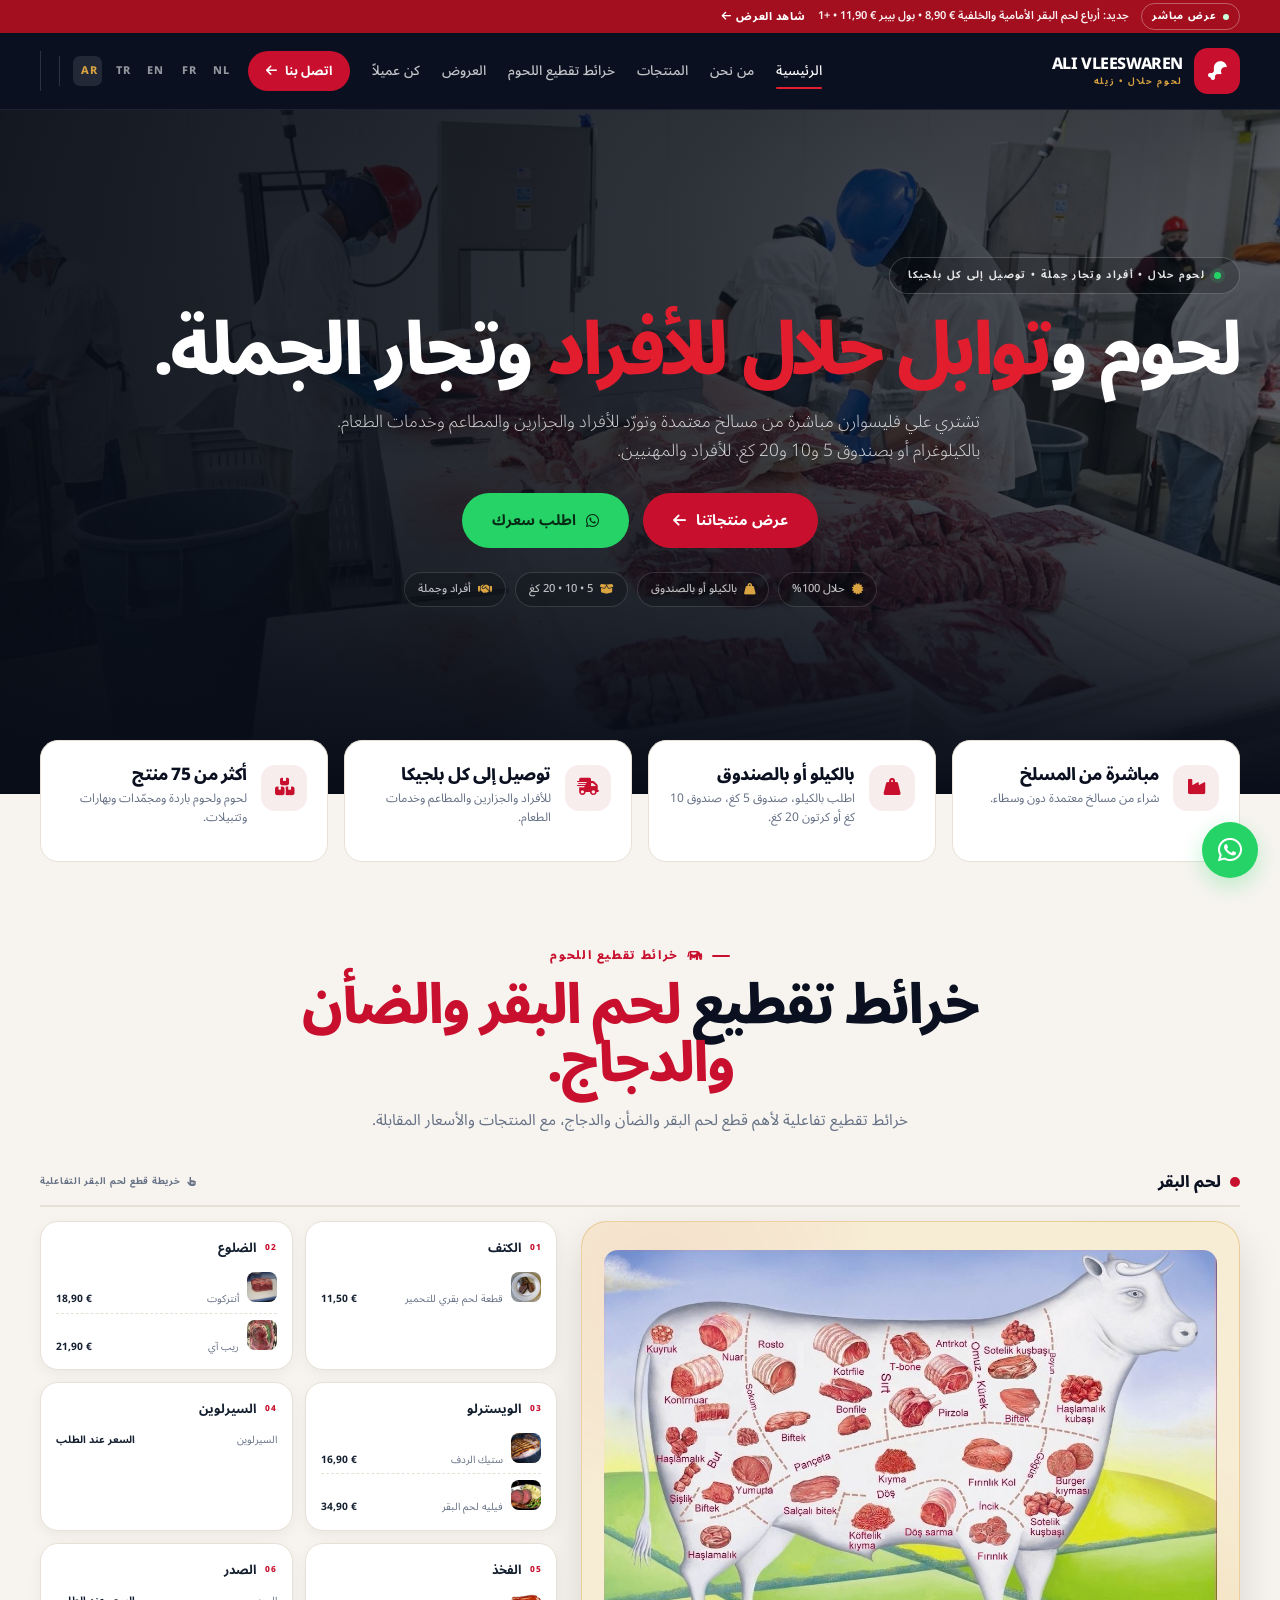
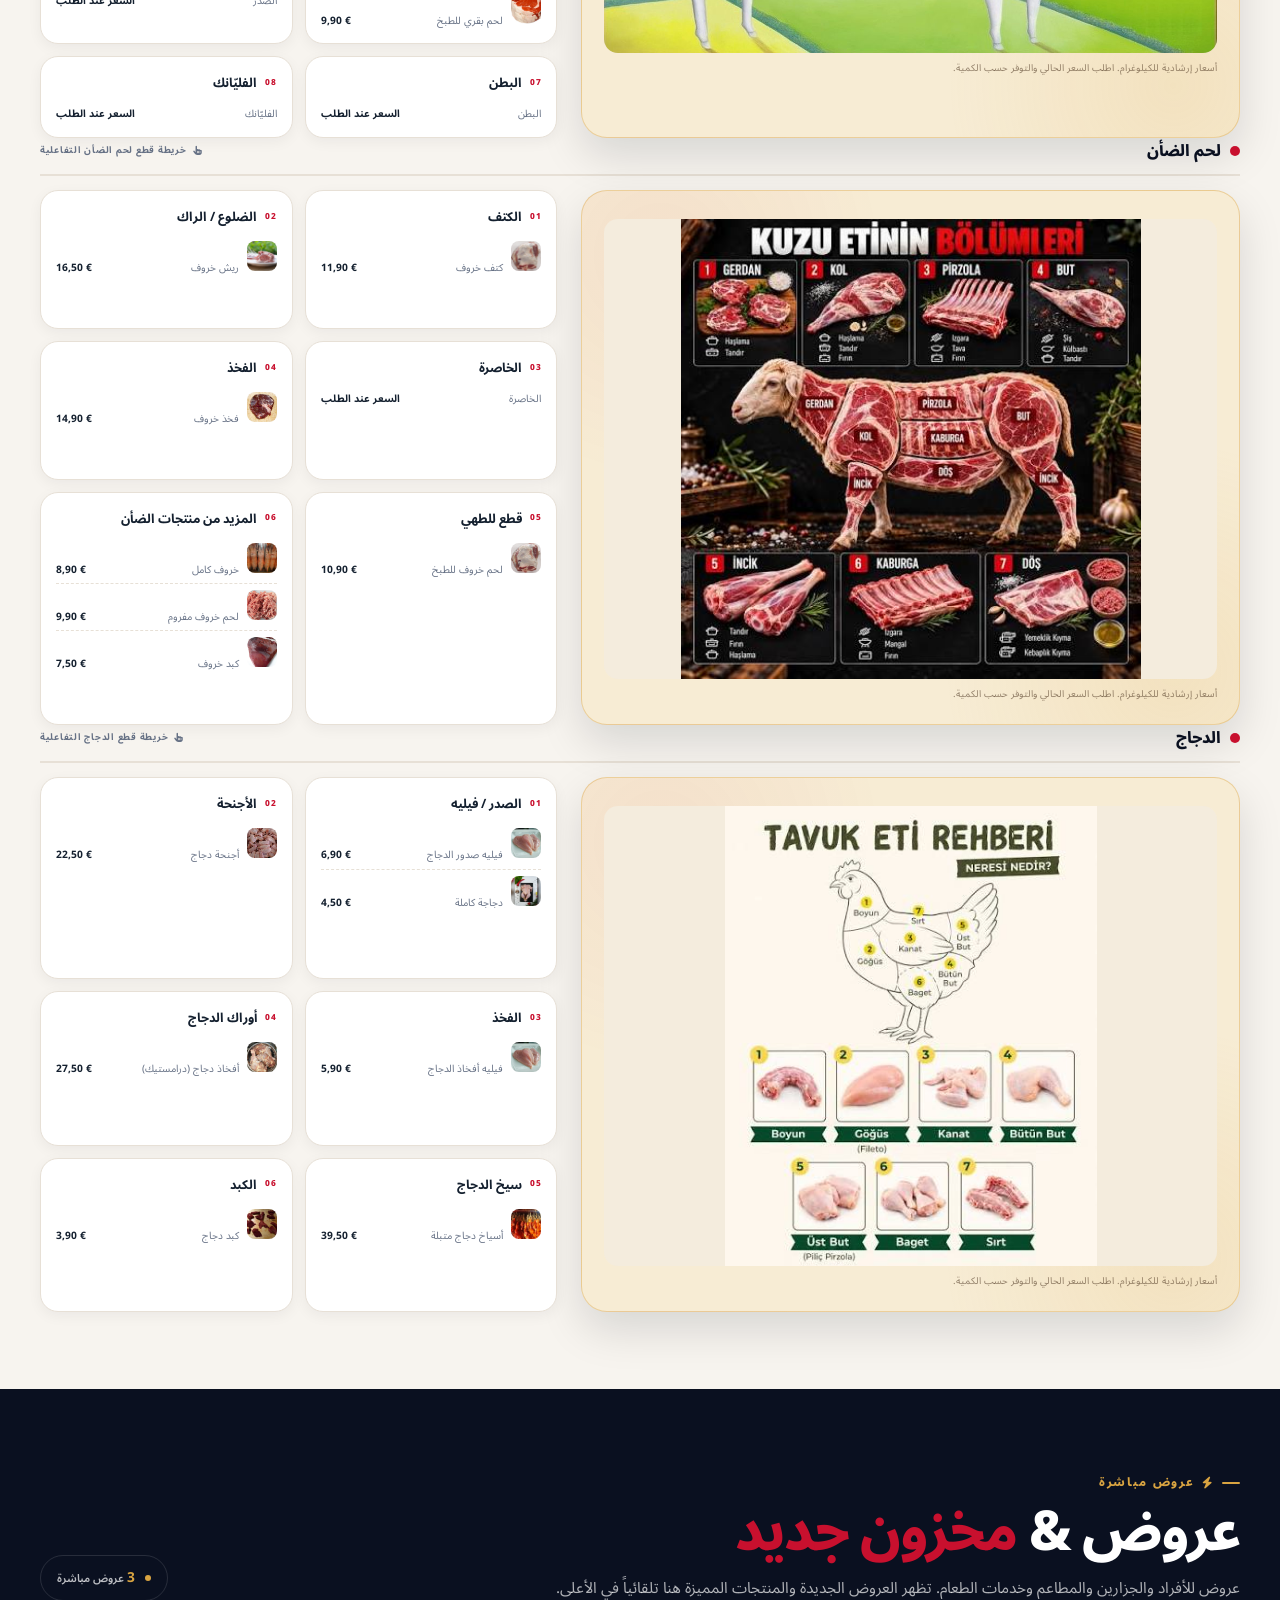
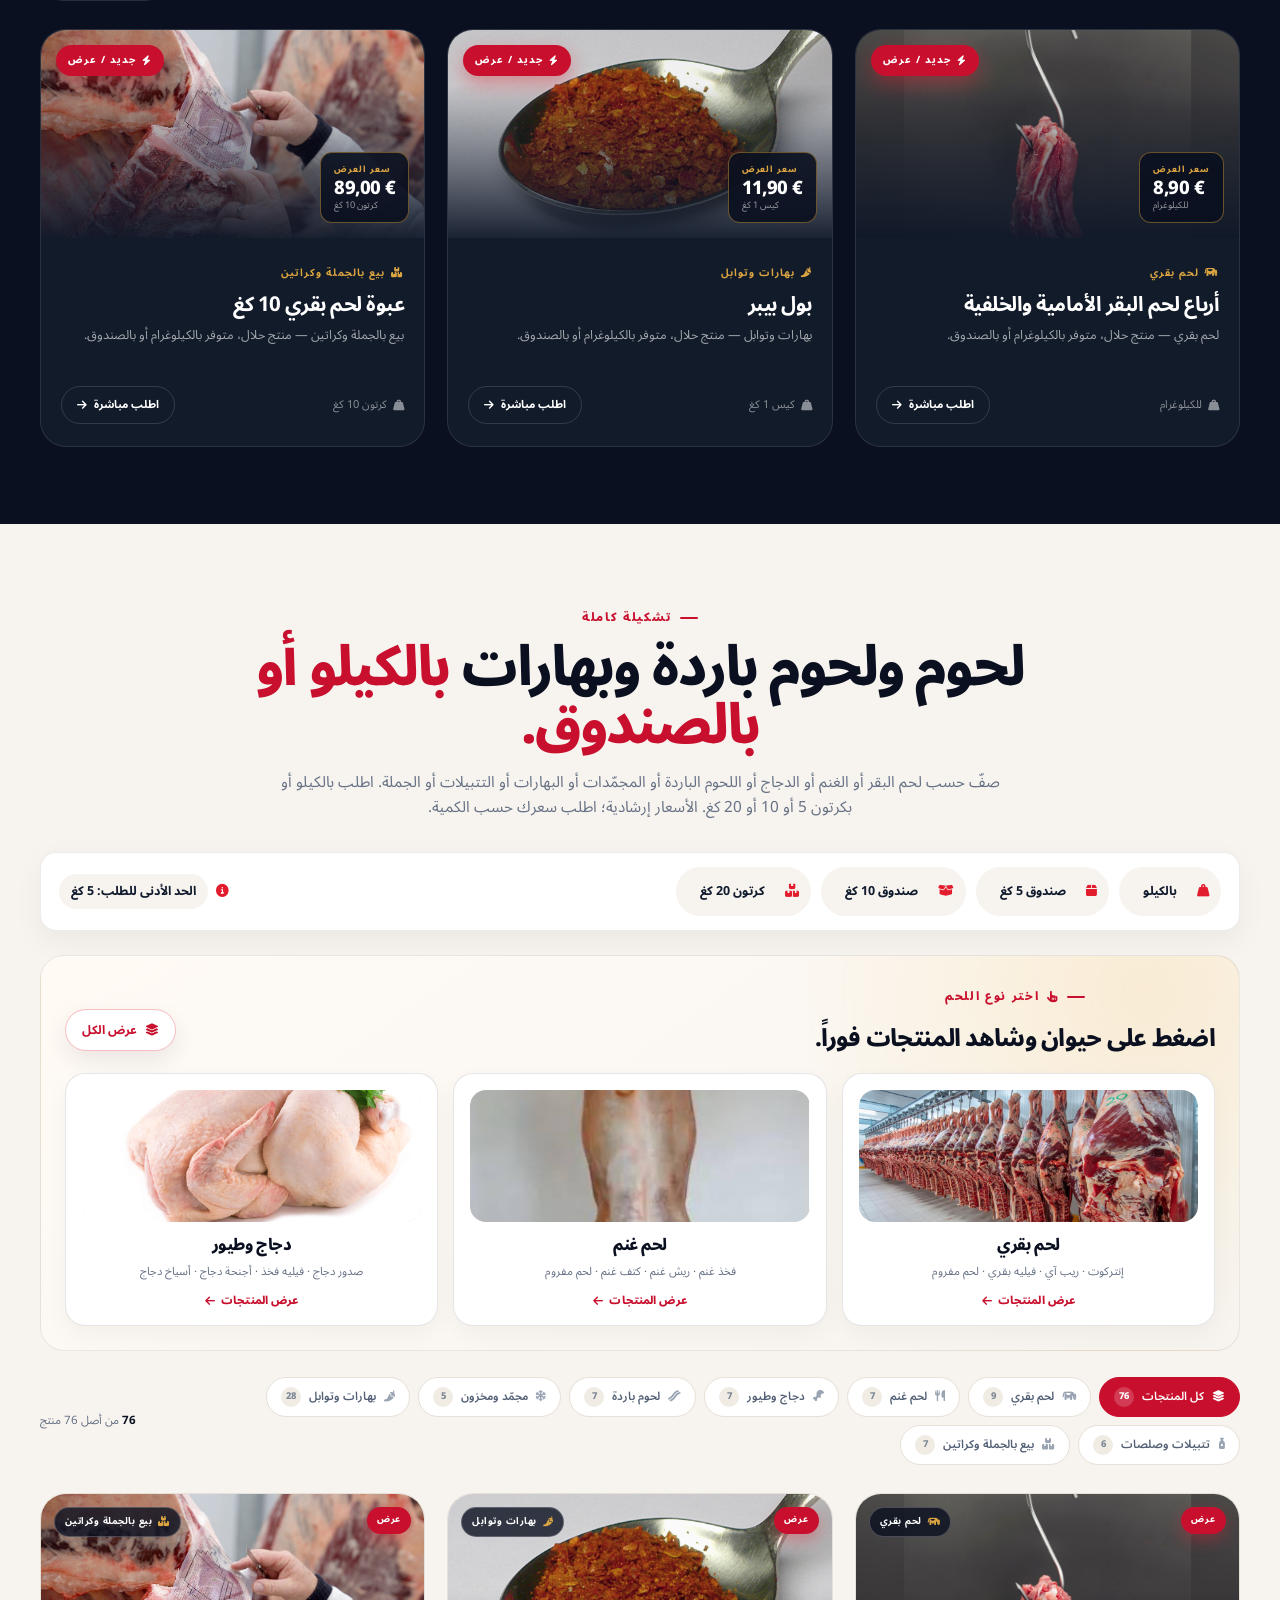
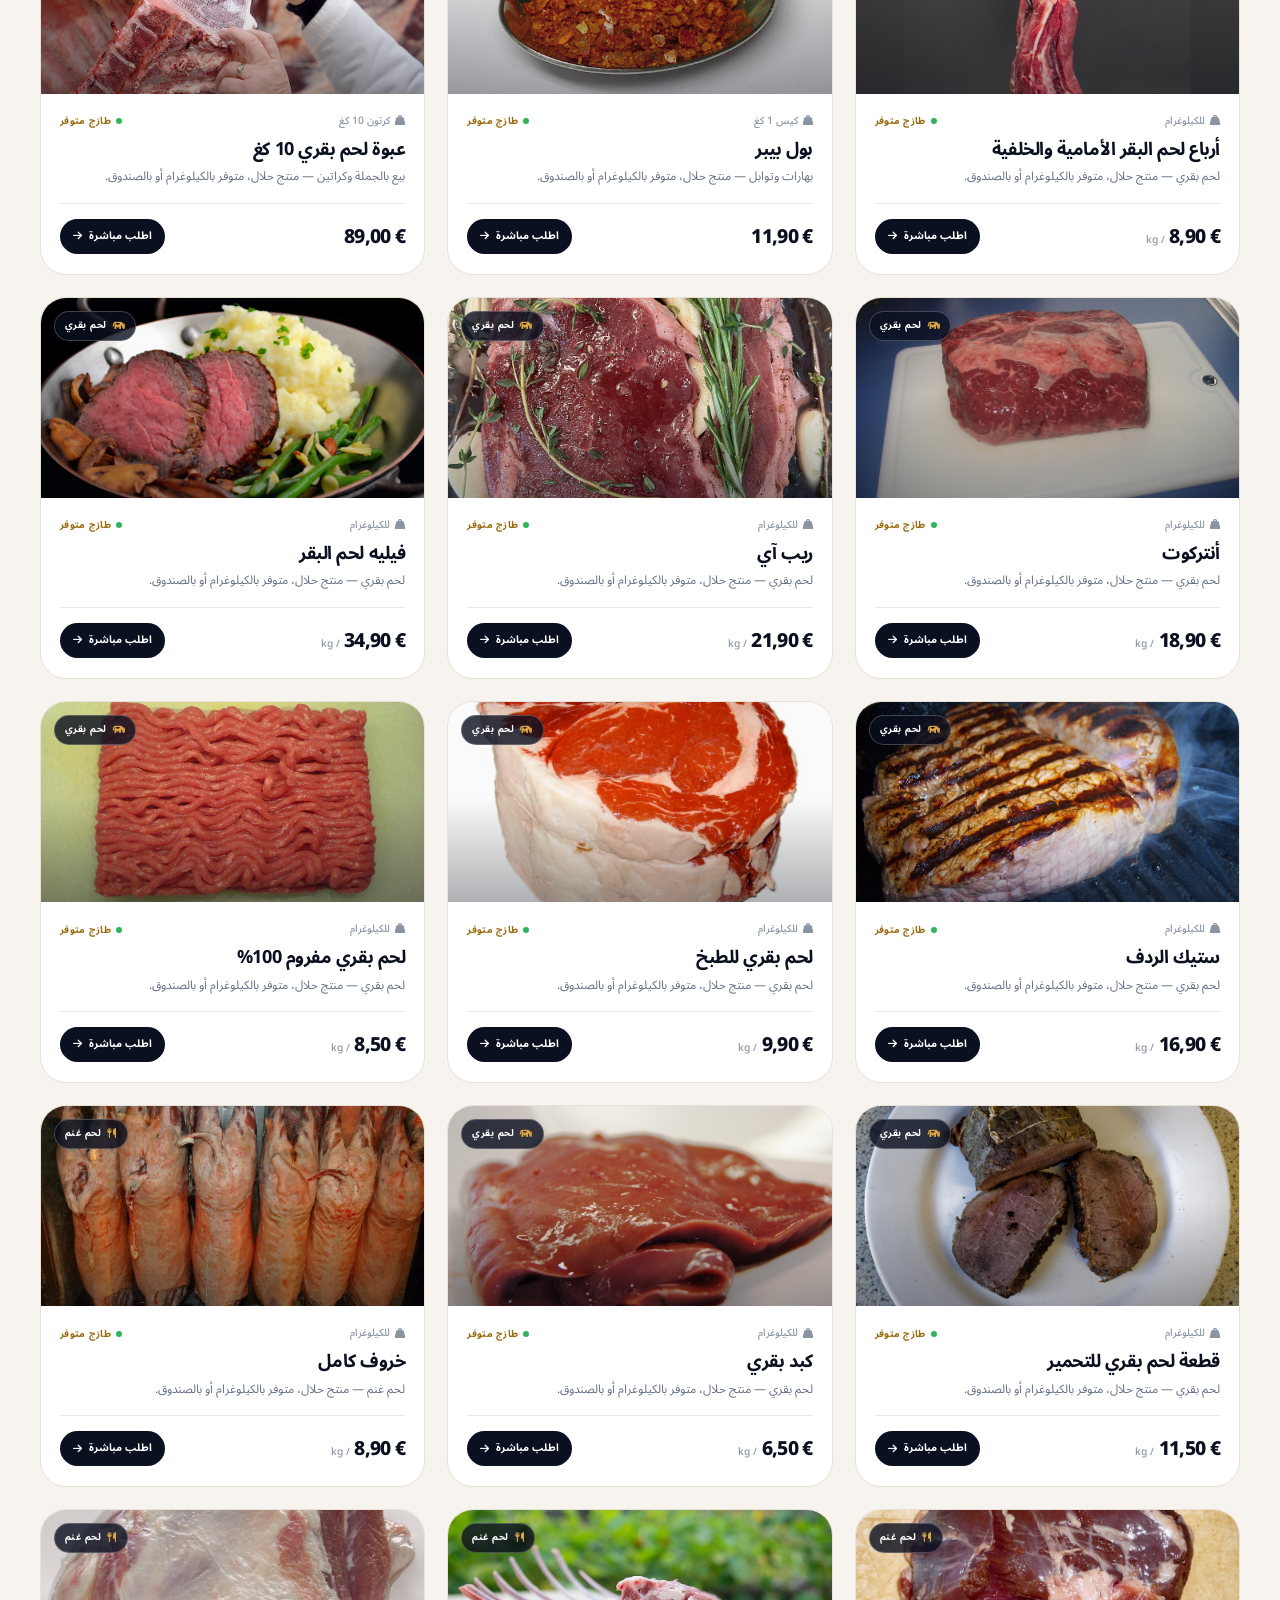
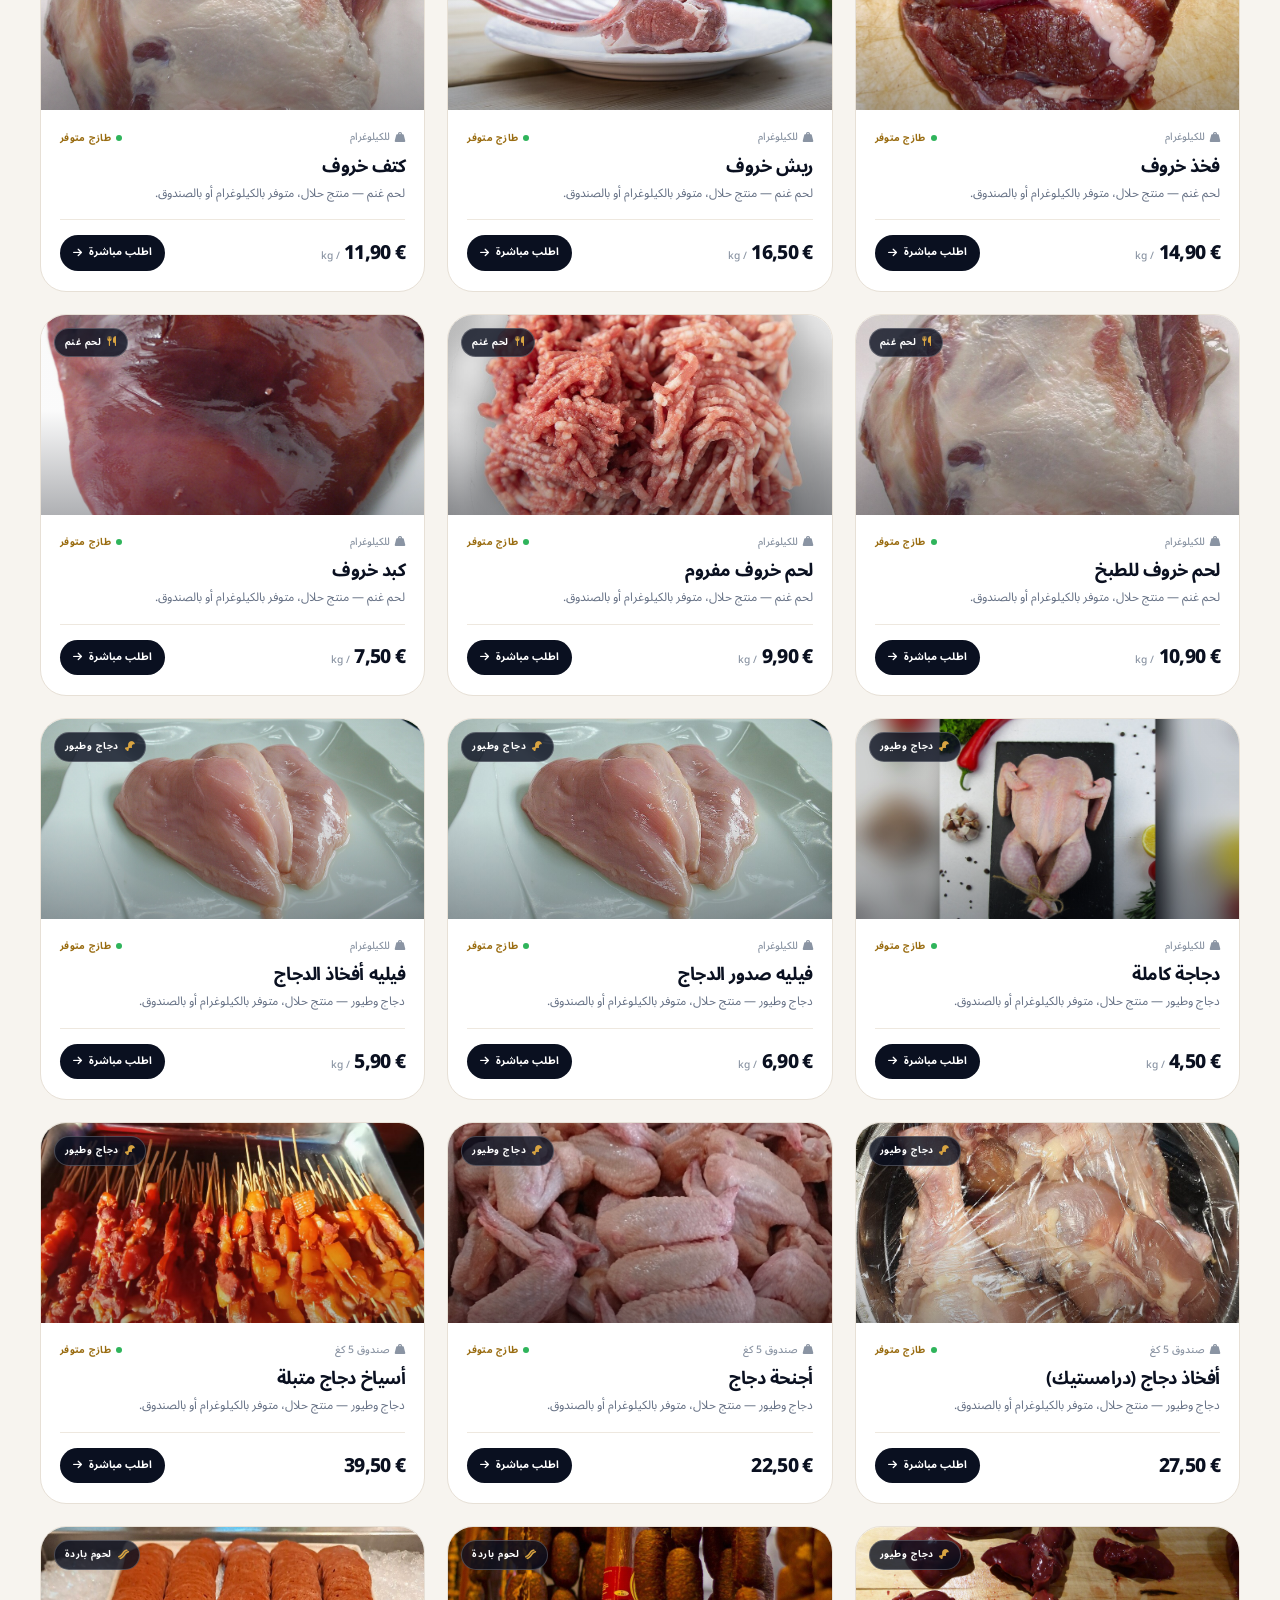
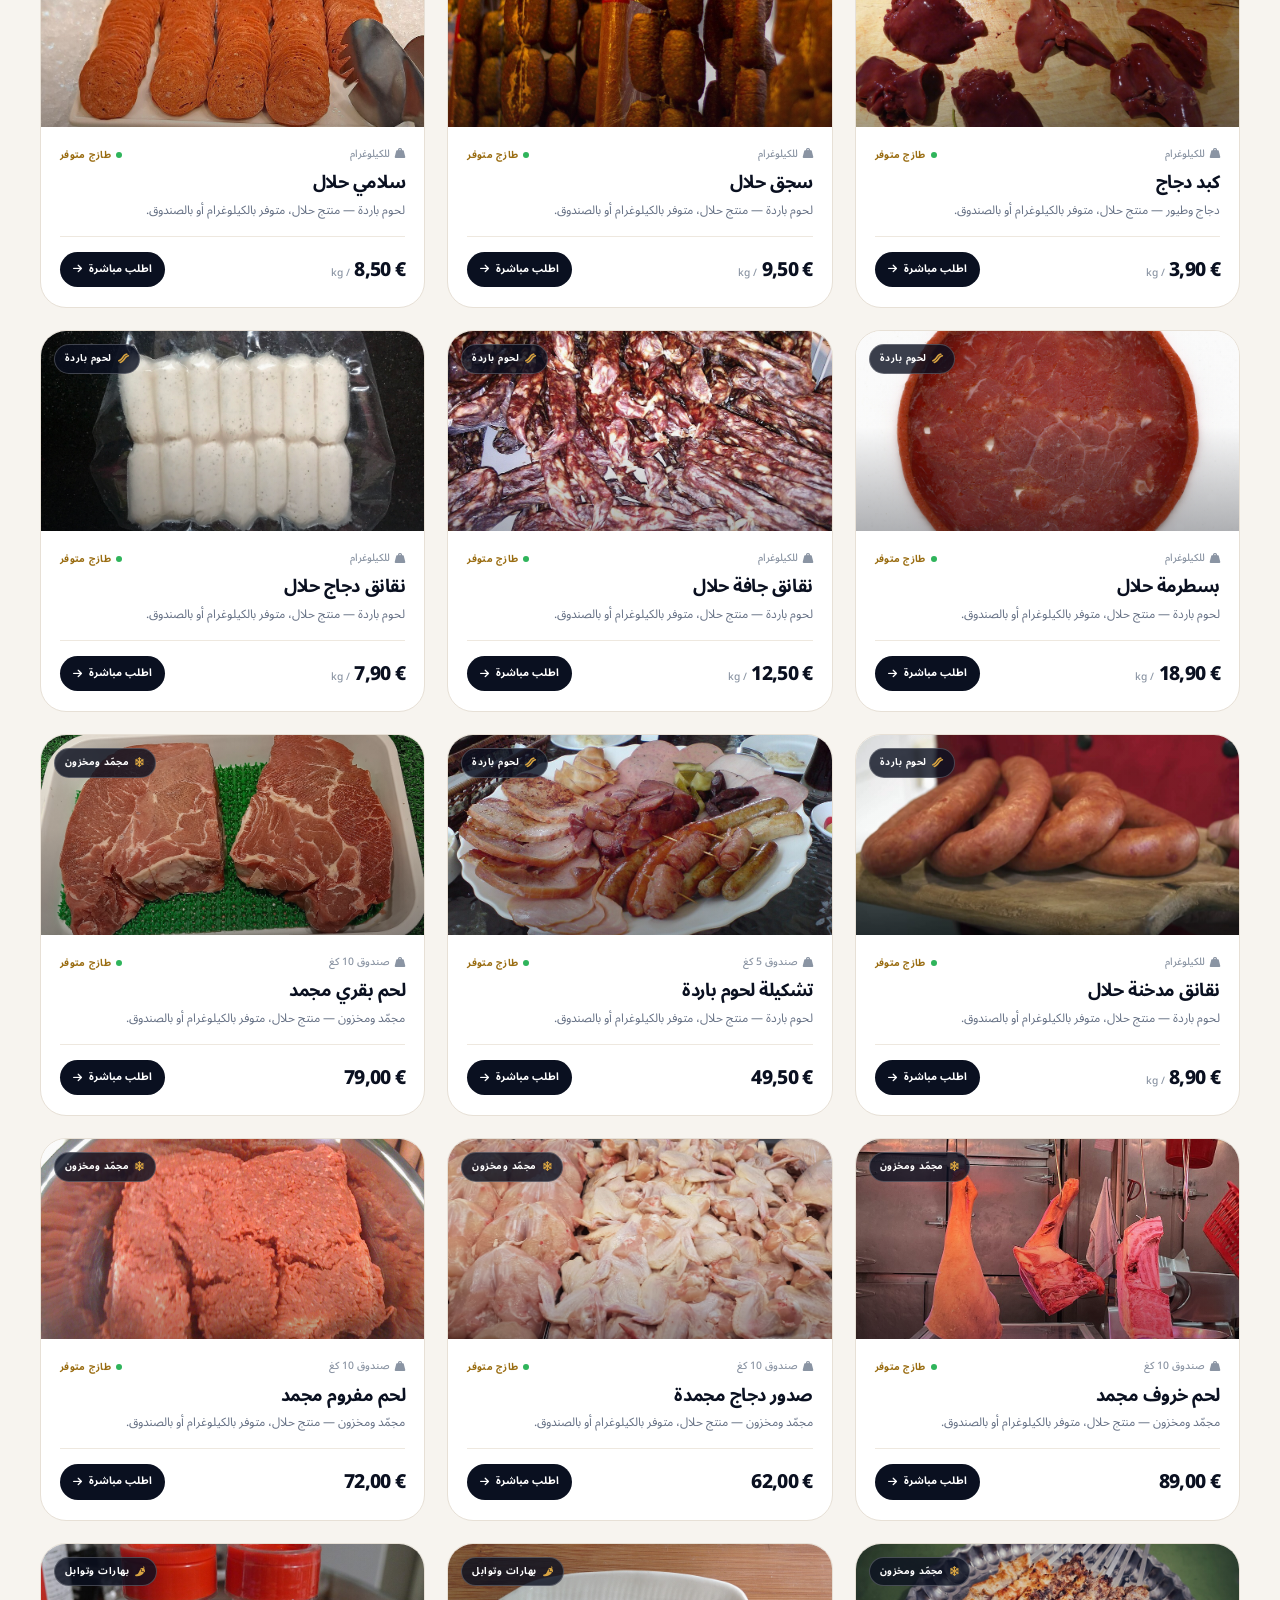
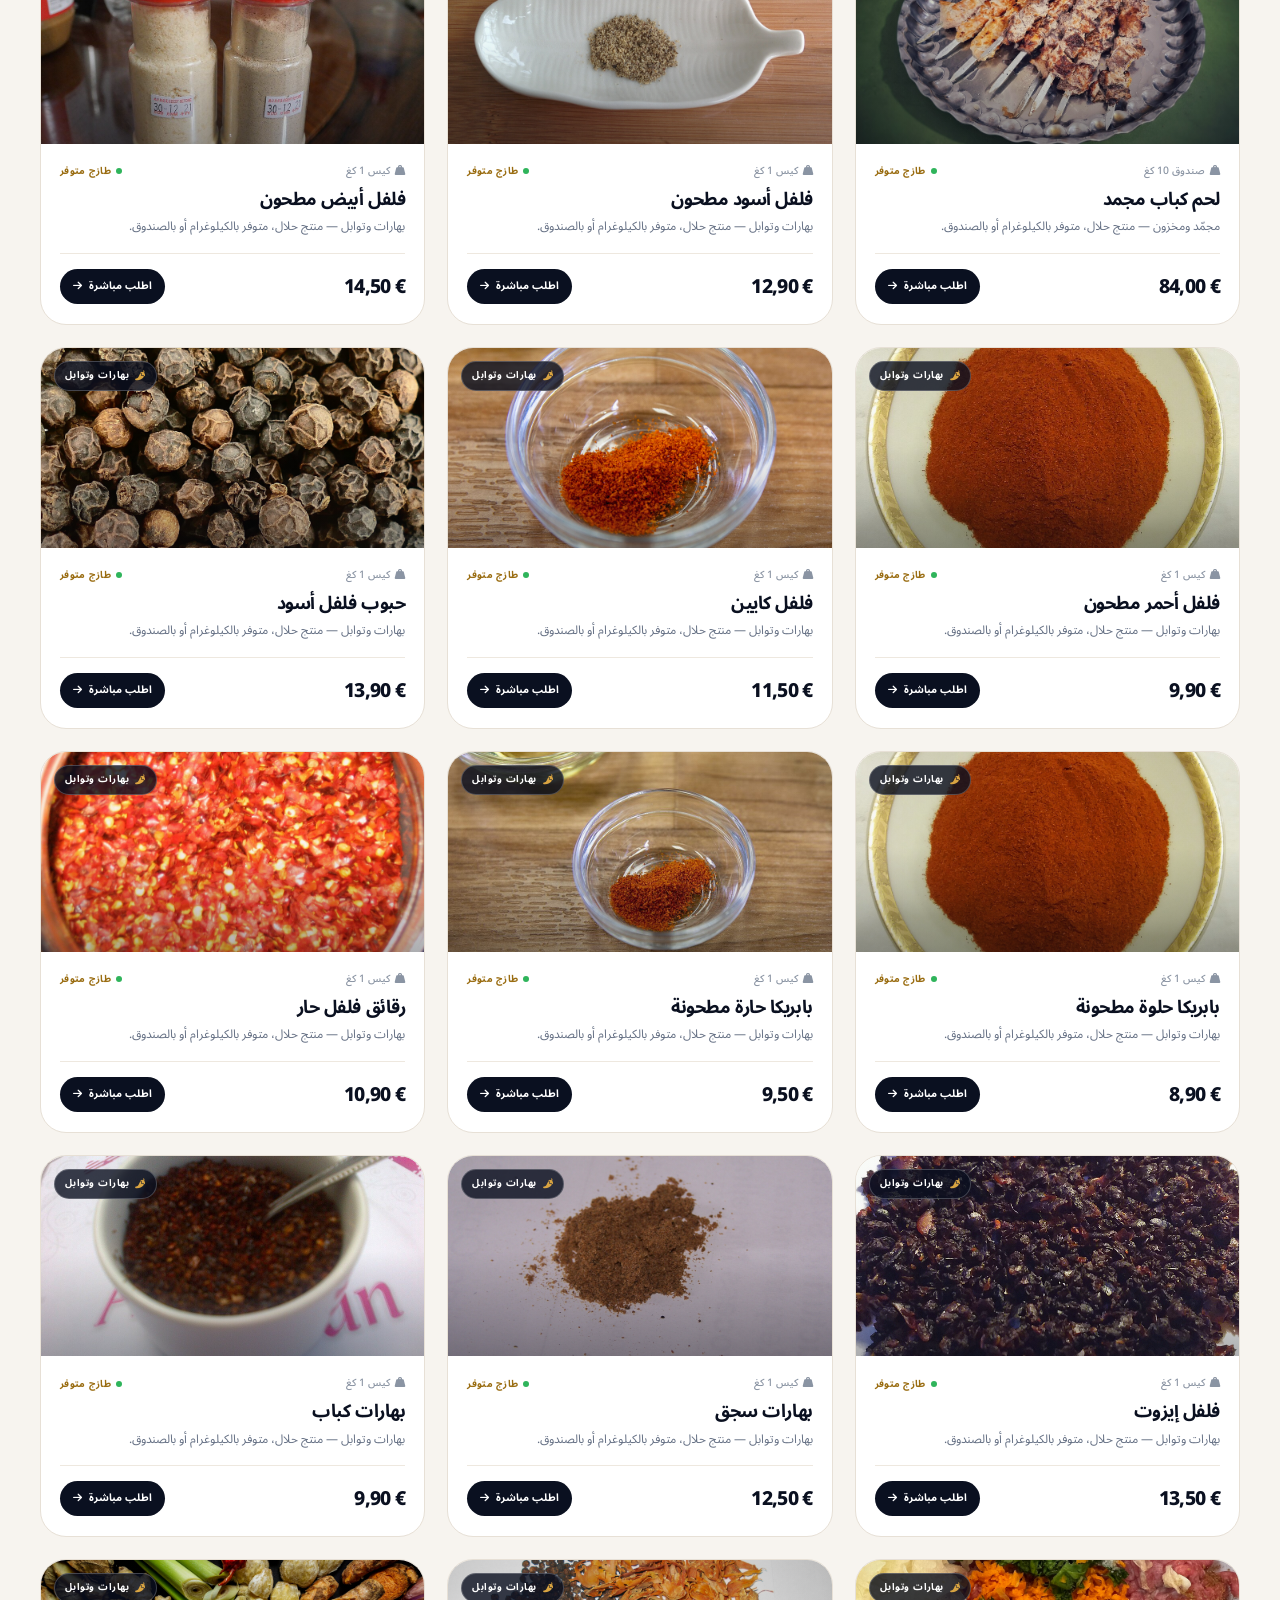
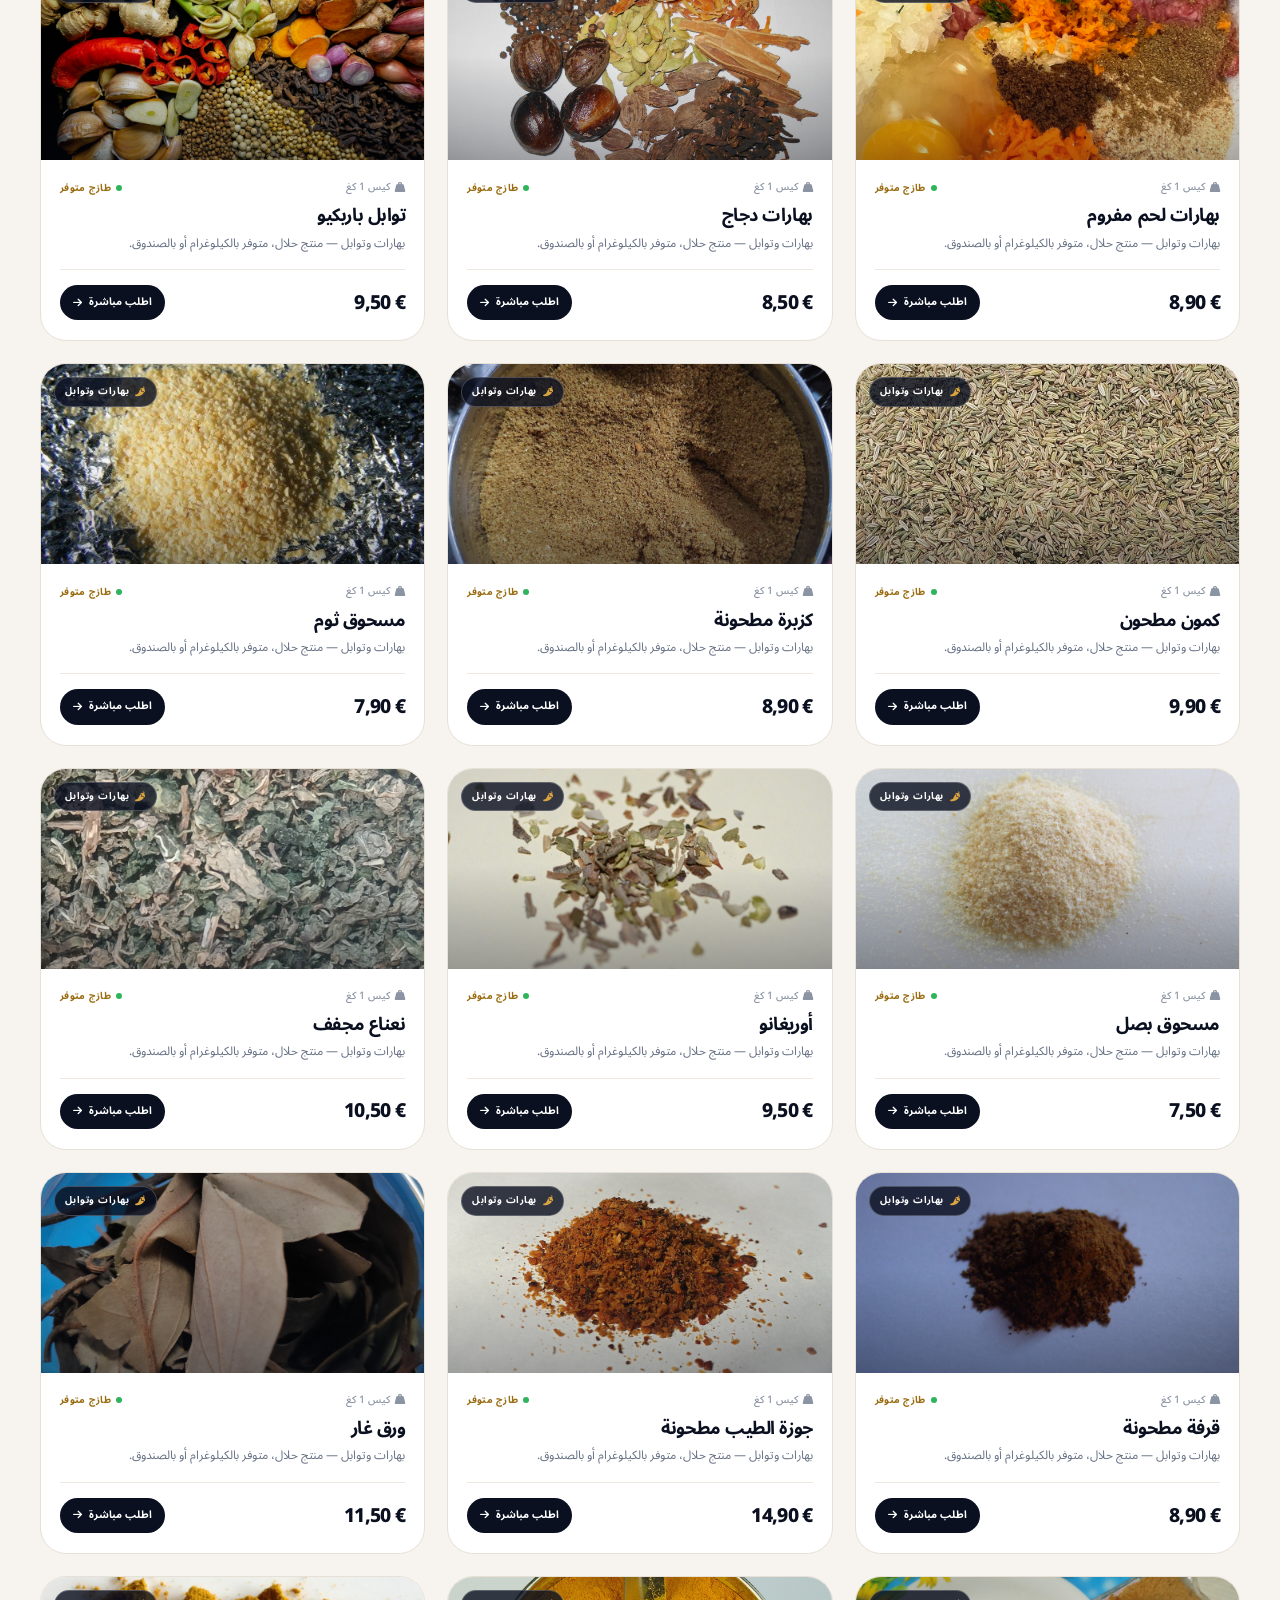
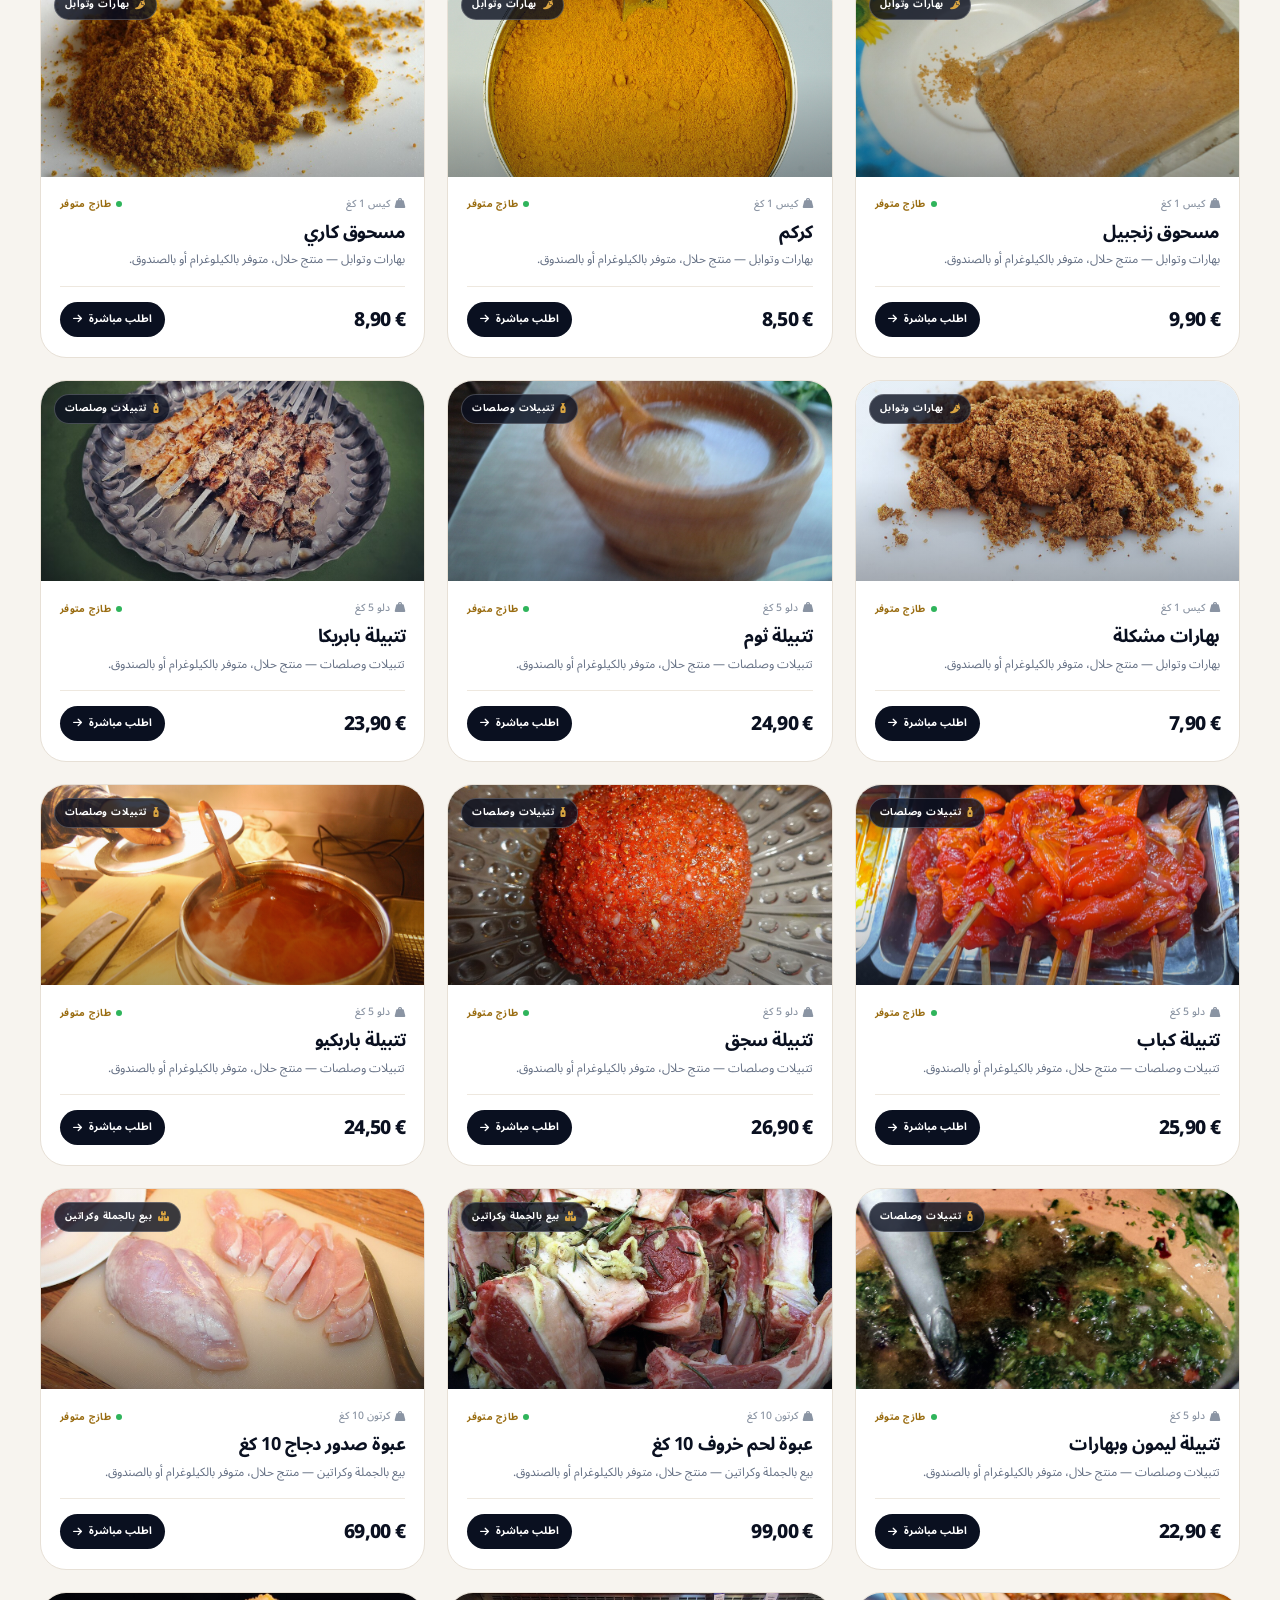
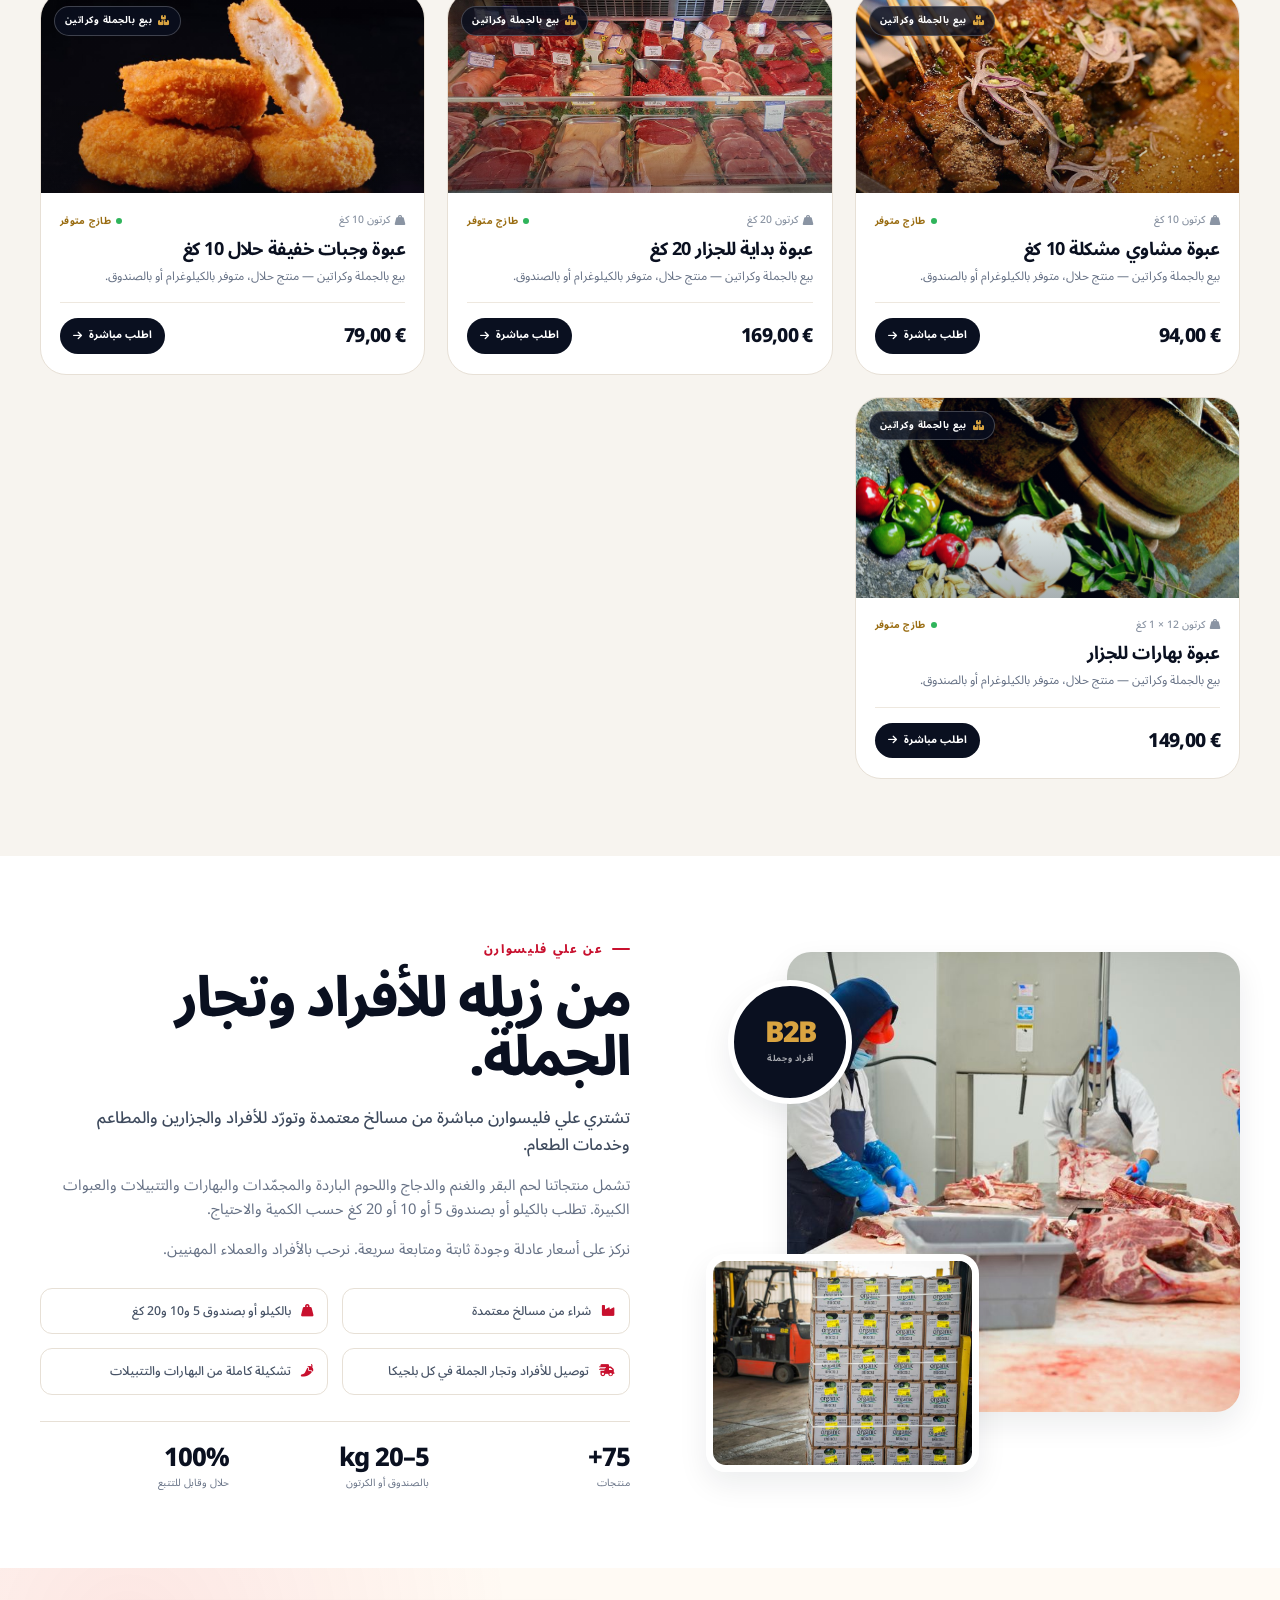
==== commit 26c325fd: "lagnauges images fix" ====
--- a/ar/index.html
+++ b/ar/index.html
@@ -202,25 +202,7 @@
           <div class="animal-grid" id="animalGrid">
             <button type="button" class="animal-card" data-animal-category="rund" aria-pressed="false">
               <span class="animal-art" aria-hidden="true">
-                <svg viewBox="0 0 180 150" role="img">
-                  <ellipse cx="90" cy="82" rx="47" ry="40" fill="#fff8ef"/>
-                  <ellipse cx="43" cy="69" rx="15" ry="22" fill="#f2e6d8" transform="rotate(-30 43 69)"/>
-                  <ellipse cx="137" cy="69" rx="15" ry="22" fill="#f2e6d8" transform="rotate(30 137 69)"/>
-                  <path d="M57 43c-8-15 1-25 10-15" fill="none" stroke="#f4b740" stroke-width="8" stroke-linecap="round"/>
-                  <path d="M123 43c8-15-1-25-10-15" fill="none" stroke="#f4b740" stroke-width="8" stroke-linecap="round"/>
-                  <ellipse cx="68" cy="73" rx="15" ry="14" fill="#2b303b"/>
-                  <ellipse cx="112" cy="76" rx="11" ry="10" fill="#2b303b" opacity=".9"/>
-                  <circle cx="70" cy="73" r="4.5" fill="#fff"/>
-                  <circle cx="108" cy="77" r="4.5" fill="#fff"/>
-                  <circle cx="71" cy="74" r="2" fill="#0a1020"/>
-                  <circle cx="109" cy="78" r="2" fill="#0a1020"/>
-                  <ellipse cx="90" cy="108" rx="25" ry="17" fill="#e88d98"/>
-                  <ellipse cx="82" cy="104" rx="3" ry="2" fill="#b04b58"/>
-                  <ellipse cx="98" cy="104" rx="3" ry="2" fill="#b04b58"/>
-                  <path d="M81 113c6 6 12 6 18 0" fill="none" stroke="#8f3542" stroke-width="3" stroke-linecap="round"/>
-                  <path d="M72 127c-7 15-16 17-24 17" fill="none" stroke="#f4b740" stroke-width="7" stroke-linecap="round"/>
-                  <circle cx="46" cy="145" r="7" fill="#f4b740"/>
-                </svg>
+                <img class="animal-photo" src="../images/beef.jpg" alt="" loading="lazy" width="900" height="600">
               </span>
               <span class="animal-copy">
                 <strong data-i18n="animals.cow.title">Rundvlees</strong>
@@ -231,27 +213,7 @@
 
             <button type="button" class="animal-card" data-animal-category="lam" aria-pressed="false">
               <span class="animal-art" aria-hidden="true">
-                <svg viewBox="0 0 180 150" role="img">
-                  <circle cx="66" cy="72" r="31" fill="#fff8ef"/>
-                  <circle cx="90" cy="57" r="28" fill="#fff8ef"/>
-                  <circle cx="116" cy="72" r="31" fill="#fff8ef"/>
-                  <circle cx="78" cy="91" r="29" fill="#fff8ef"/>
-                  <circle cx="108" cy="91" r="29" fill="#fff8ef"/>
-                  <circle cx="90" cy="82" r="30" fill="#fff8ef"/>
-                  <ellipse cx="58" cy="98" rx="15" ry="21" fill="#f2e6d8" transform="rotate(-38 58 98)"/>
-                  <ellipse cx="122" cy="98" rx="15" ry="21" fill="#f2e6d8" transform="rotate(38 122 98)"/>
-                  <ellipse cx="90" cy="93" rx="28" ry="29" fill="#d9b99b"/>
-                  <ellipse cx="90" cy="106" rx="19" ry="16" fill="#f0d1b6"/>
-                  <circle cx="80" cy="87" r="4.5" fill="#0a1020"/>
-                  <circle cx="100" cy="87" r="4.5" fill="#0a1020"/>
-                  <circle cx="81" cy="88" r="1.5" fill="#fff"/>
-                  <circle cx="101" cy="88" r="1.5" fill="#fff"/>
-                  <ellipse cx="84" cy="103" rx="3" ry="2" fill="#8f5e4a"/>
-                  <ellipse cx="96" cy="103" rx="3" ry="2" fill="#8f5e4a"/>
-                  <path d="M82 112c5 5 11 5 16 0" fill="none" stroke="#8f5e4a" stroke-width="3" stroke-linecap="round"/>
-                  <path d="M73 43c-3-12 4-20 11-12" fill="none" stroke="#fff8ef" stroke-width="8" stroke-linecap="round"/>
-                  <path d="M107 43c3-12-4-20-11-12" fill="none" stroke="#fff8ef" stroke-width="8" stroke-linecap="round"/>
-                </svg>
+                <img class="animal-photo" src="../images/lamb.jpg" alt="" loading="lazy" width="900" height="600">
               </span>
               <span class="animal-copy">
                 <strong data-i18n="animals.sheep.title">Lamsvlees</strong>
@@ -262,22 +224,7 @@
 
             <button type="button" class="animal-card" data-animal-category="kip" aria-pressed="false">
               <span class="animal-art" aria-hidden="true">
-                <svg viewBox="0 0 180 150" role="img">
-                  <ellipse cx="94" cy="94" rx="42" ry="34" fill="#fff8ef"/>
-                  <ellipse cx="94" cy="99" rx="27" ry="23" fill="#f4e8da"/>
-                  <circle cx="94" cy="57" r="31" fill="#fff8ef"/>
-                  <path d="M75 34c-4-12 4-16 10-8 3-10 11-10 14 0 6-8 14-4 10 8" fill="#e11d2e"/>
-                  <path d="M92 72c6 7 12 7 18 0" fill="none" stroke="#b32a36" stroke-width="6" stroke-linecap="round"/>
-                  <path d="M99 35c-4 9-4 15 0 20 5-5 5-11 0-20" fill="#f4b740"/>
-                  <circle cx="84" cy="55" r="4.5" fill="#0a1020"/>
-                  <circle cx="105" cy="55" r="4.5" fill="#0a1020"/>
-                  <circle cx="85" cy="56" r="1.5" fill="#fff"/>
-                  <circle cx="106" cy="56" r="1.5" fill="#fff"/>
-                  <path d="M72 86c14-11 30-11 44 0" fill="none" stroke="#f4b740" stroke-width="6" stroke-linecap="round"/>
-                  <ellipse cx="94" cy="110" rx="15" ry="11" fill="#e88d98" opacity=".35"/>
-                  <path d="M74 132c-4 7-4 12 2 15M114 132c4 7 4 12-2 15" fill="none" stroke="#f4b740" stroke-width="5" stroke-linecap="round"/>
-                  <path d="M68 122c-13 2-19 10-15 19M120 122c13 2 19 10 15 19" fill="none" stroke="#f4b740" stroke-width="5" stroke-linecap="round"/>
-                </svg>
+                <img class="animal-photo" src="../images/chicken.jpg" alt="" loading="lazy" width="900" height="600">
               </span>
               <span class="animal-copy">
                 <strong data-i18n="animals.chicken.title">Kip &amp; Gevogelte</strong>
--- a/style.css
+++ b/style.css
@@ -3991,6 +3991,7 @@
     }
 
     .animal-art {
+      position: relative;
       display: grid;
       place-items: center;
       width: 100%;
@@ -4003,15 +4004,36 @@
         linear-gradient(160deg, #fffdf9, #f3ece2);
     }
 
-    .animal-art svg {
+    .animal-art svg,
+    .animal-art .animal-photo {
       width: 100%;
       height: 100%;
       max-width: 175px;
       transition: transform 0.35s ease;
     }
 
+    .animal-art .animal-photo {
+      position: absolute;
+      inset: 0;
+      width: 100%;
+      height: 100%;
+      max-width: none;
+      object-fit: cover;
+      border-radius: 14px;
+    }
+
+    .animal-card[data-animal-category="lam"] .animal-photo {
+      object-position: 50% 62%;
+    }
+
+    .animal-card[data-animal-category="kip"] .animal-photo {
+      object-position: 50% 84%;
+    }
+
     .animal-card:hover .animal-art svg,
-    .animal-card.active .animal-art svg {
+    .animal-card:hover .animal-art .animal-photo,
+    .animal-card.active .animal-art svg,
+    .animal-card.active .animal-art .animal-photo {
       transform: translateY(-3px) scale(1.04);
     }
 
@@ -5011,6 +5033,30 @@
       overflow: visible;
     }
 
+    .cuts-map-figure {
+      position: relative;
+      margin: 6px 0 2px;
+    }
+
+    .cuts-map-img {
+      display: block;
+      width: 100%;
+      height: auto;
+      max-height: 460px;
+      object-fit: contain;
+      border-radius: 14px;
+      background: #f4ecdd;
+    }
+
+    .cuts-map-overlay {
+      position: absolute;
+      inset: 0;
+      width: 100%;
+      height: 100%;
+      display: block;
+      overflow: visible;
+    }
+
     .cuts-tail {
       fill: none;
       stroke: #8f0b21;
@@ -5024,22 +5070,23 @@
     }
 
     .cut-region path {
-      fill: rgba(200, 16, 46, 0.7);
-      stroke: rgba(255, 255, 255, 0.92);
-      stroke-width: 2.5;
+      fill: rgba(200, 16, 46, 0.1);
+      stroke: rgba(163, 15, 36, 0.5);
+      stroke-width: 2;
       stroke-dasharray: 5 4;
-      transition: fill var(--tr), stroke-width var(--tr);
+      transition: fill var(--tr), stroke-width var(--tr), stroke var(--tr);
     }
 
     .cut-region:nth-child(2n) path {
-      fill: rgba(160, 26, 36, 0.76);
+      fill: rgba(160, 26, 36, 0.14);
     }
 
     .cut-region:hover path,
     .cut-region:focus-visible path,
     .cut-region.active path {
-      fill: rgba(217, 164, 65, 0.95);
+      fill: rgba(217, 164, 65, 0.38);
       stroke: #fff;
+      stroke-width: 3;
     }
 
     .cut-region.active path {
@@ -5270,54 +5317,7 @@
       fill: #22140e;
     }
 
-    .cuts-svg-rund .cuts-tail,
-    .cuts-svg-lam .cuts-tail,
-    .cuts-svg-rund .cuts-ear,
-    .cuts-svg-lam .cuts-ear,
-    .cuts-svg-kip .cuts-head-group {
-      transform-box: fill-box;
-    }
-
-    .cuts-svg-rund .cuts-tail,
-    .cuts-svg-lam .cuts-tail {
-      transform-origin: 0% 20%;
-      animation: cutTailSway 4.5s ease-in-out infinite;
-    }
-
-    .cuts-svg-rund .cuts-ear,
-    .cuts-svg-lam .cuts-ear {
-      transform-origin: 50% 50%;
-      animation: cutEarFlick 6s ease-in-out infinite;
-    }
-
-    .cuts-svg-kip .cuts-head-group {
-      transform-origin: 60% 90%;
-      animation: kipHeadBob 3.6s ease-in-out infinite;
-    }
-
-    @keyframes cutTailSway {
-      0%, 100% { transform: rotate(-4deg); }
-      50% { transform: rotate(7deg); }
-    }
-
-    @keyframes cutEarFlick {
-      0%, 88%, 100% { transform: rotate(0deg); }
-      91% { transform: rotate(-8deg); }
-      94% { transform: rotate(4deg); }
-    }
-
-    @keyframes kipHeadBob {
-      0%, 100% { transform: rotate(0deg) translateY(0); }
-      40% { transform: rotate(-4deg) translateY(-3px); }
-      70% { transform: translateY(2px); }
-    }
-
     @media (prefers-reduced-motion: reduce) {
-      .cuts-svg-rund .cuts-tail,
-      .cuts-svg-lam .cuts-tail,
-      .cuts-svg-rund .cuts-ear,
-      .cuts-svg-lam .cuts-ear,
-      .cuts-svg-kip .cuts-head-group,
       .cut-region.active path {
         animation: none;
       }
